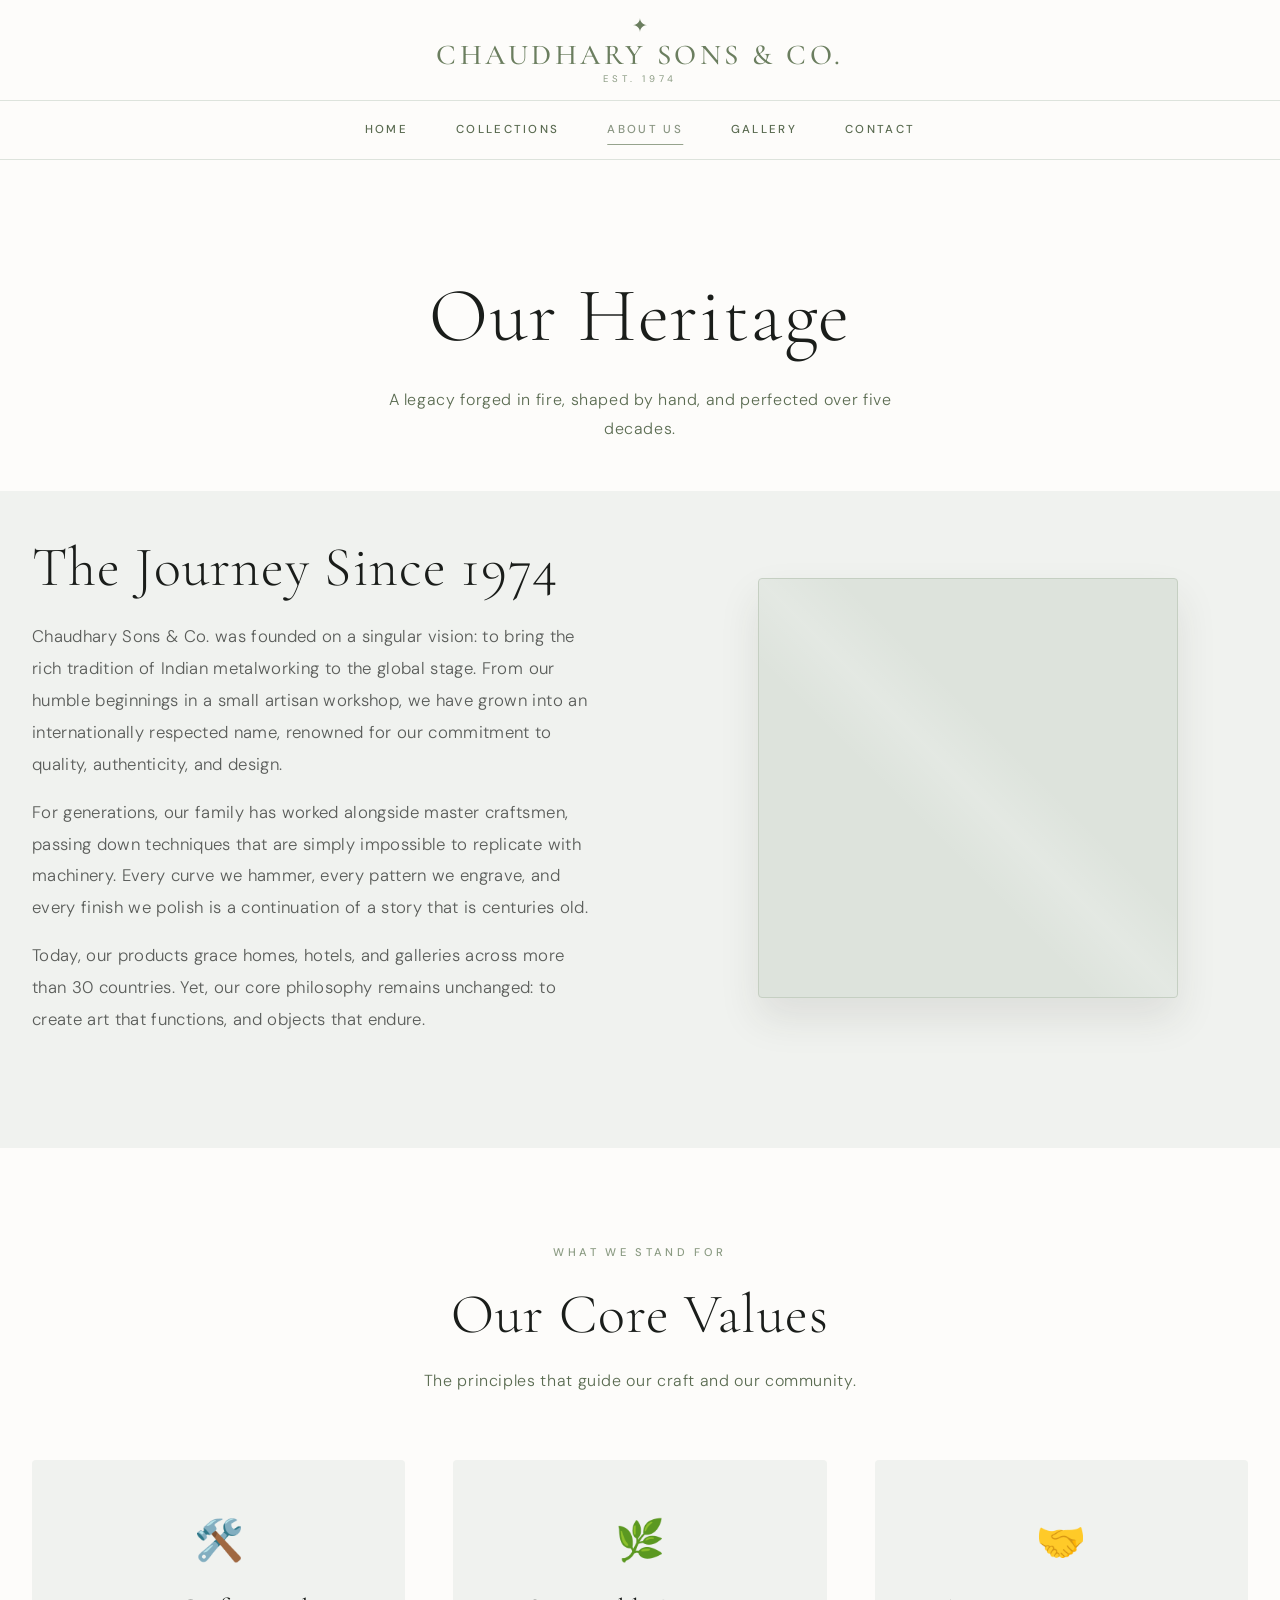
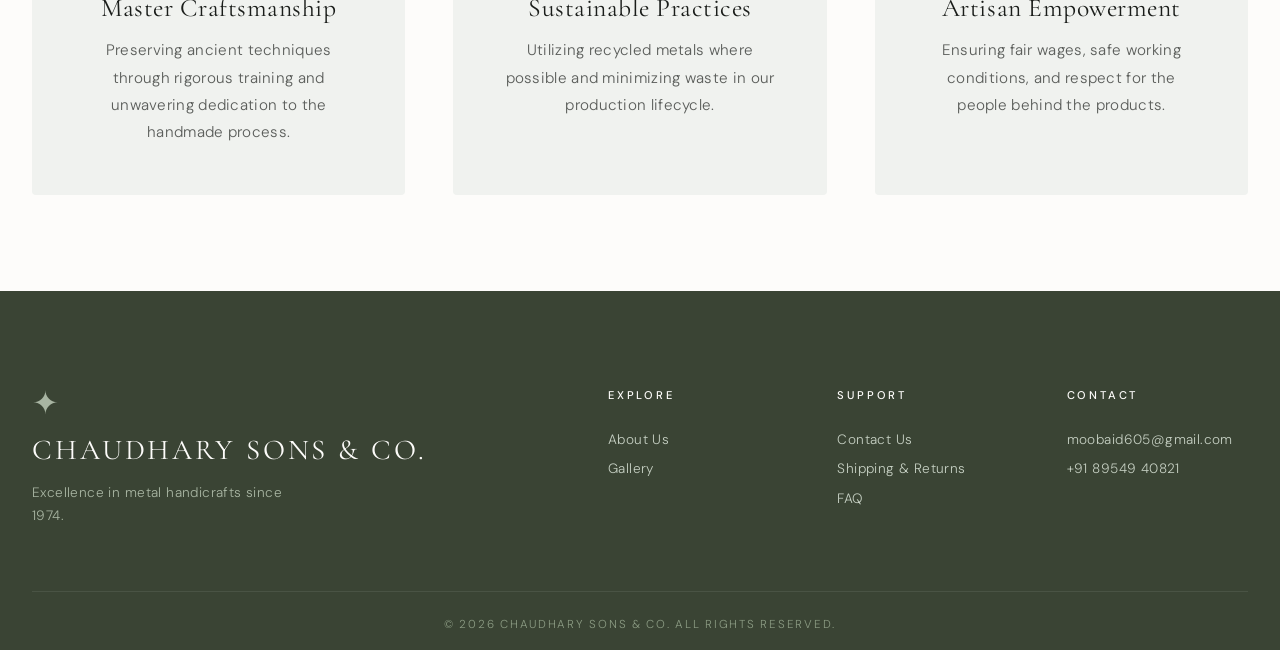
==== about.html @ 9529f806 "Initial" ====
<!DOCTYPE html>
<html lang="en">
<head>
  <meta charset="UTF-8" />
  <meta name="viewport" content="width=device-width, initial-scale=1.0" />
  <title>About Us — Chaudhary Sons & Co.</title>
  <link rel="stylesheet" href="style.css" />
  <link rel="preconnect" href="https://fonts.googleapis.com" />
  <link rel="preconnect" href="https://fonts.gstatic.com" crossorigin />
  <link href="https://fonts.googleapis.com/css2?family=Cormorant+Garamond:ital,wght@0,300;0,400;0,500;0,600;0,700;1,300;1,400;1,500;1,600&family=DM+Sans:ital,opsz,wght@0,9..40,300;0,9..40,400;0,9..40,500;0,9..40,600;1,9..40,300;1,9..40,400&display=swap" rel="stylesheet" />
</head>
<body>

  <!-- HEADER -->
  <header class="site-header" id="site-header">
    <div class="header-top">
      <a href="index.html" class="brand" id="brand-logo">
        <span class="brand-icon">✦</span>
        <span class="brand-name">Chaudhary Sons &amp; Co.</span>
        <span class="brand-sub">Est. 1974</span>
      </a>
      <button class="menu-toggle" id="menu-toggle" aria-label="Toggle navigation menu">
        <span></span><span></span><span></span>
      </button>
    </div>
    <div class="header-bottom">
      <nav class="main-nav" id="main-nav">
        <a href="index.html" class="nav-link">Home</a>
        <a href="index.html#collections-section" class="nav-link">Collections</a>
        <a href="about.html" class="nav-link active">About Us</a>
        <a href="gallery.html" class="nav-link">Gallery</a>
        <a href="contact.html" class="nav-link">Contact</a>
      </nav>
    </div>
  </header>

  <!-- PAGE HEADER -->
  <div class="page-header">
    <h1 class="page-title">Our Heritage</h1>
    <p class="page-subtitle">A legacy forged in fire, shaped by hand, and perfected over five decades.</p>
  </div>

  <main>
    <!-- ABOUT STORY -->
    <section class="about" style="padding-top: var(--space-xl);">
      <div class="about-inner">
        <div class="about-content">
          <h2 class="section-title">The Journey Since 1974</h2>
          <p class="about-text">
            Chaudhary Sons & Co. was founded on a singular vision: to bring the rich tradition of Indian metalworking to the global stage. From our humble beginnings in a small artisan workshop, we have grown into an internationally respected name, renowned for our commitment to quality, authenticity, and design.
          </p>
          <p class="about-text">
            For generations, our family has worked alongside master craftsmen, passing down techniques that are simply impossible to replicate with machinery. Every curve we hammer, every pattern we engrave, and every finish we polish is a continuation of a story that is centuries old.
          </p>
          <p class="about-text">
            Today, our products grace homes, hotels, and galleries across more than 30 countries. Yet, our core philosophy remains unchanged: to create art that functions, and objects that endure.
          </p>
        </div>
        <div class="about-image placeholder-img">
          <!-- Placeholder for workshop image -->
        </div>
      </div>
    </section>
    
    <!-- CORE VALUES -->
    <section class="values-section" id="values-section">
      <div class="section-header reveal">
        <span class="section-eyebrow">What We Stand For</span>
        <h2 class="section-title">Our Core Values</h2>
        <p class="section-subtitle">The principles that guide our craft and our community.</p>
      </div>
      <div class="values-grid">
        <div class="value-card reveal">
          <span class="value-icon">🛠️</span>
          <h3 class="value-title">Master Craftsmanship</h3>
          <p class="value-text">Preserving ancient techniques through rigorous training and unwavering dedication to the handmade process.</p>
        </div>
        <div class="value-card reveal">
          <span class="value-icon">🌿</span>
          <h3 class="value-title">Sustainable Practices</h3>
          <p class="value-text">Utilizing recycled metals where possible and minimizing waste in our production lifecycle.</p>
        </div>
        <div class="value-card reveal">
          <span class="value-icon">🤝</span>
          <h3 class="value-title">Artisan Empowerment</h3>
          <p class="value-text">Ensuring fair wages, safe working conditions, and respect for the people behind the products.</p>
        </div>
      </div>
    </section>
  </main>

  <!-- FOOTER -->
  <footer class="site-footer">
    <div class="footer-inner">
      <div class="footer-brand">
        <span class="brand-icon">✦</span>
        <h3 class="footer-brand-name">Chaudhary Sons &amp; Co.</h3>
        <p class="footer-brand-desc">Excellence in metal handicrafts since 1974.</p>
      </div>
      <div class="footer-links">
        <div class="link-group">
          <h4>Explore</h4>
          <a href="about.html">About Us</a>
          <a href="gallery.html">Gallery</a>
        </div>
        <div class="link-group">
          <h4>Support</h4>
          <a href="contact.html">Contact Us</a>
          <a href="#">Shipping & Returns</a>
          <a href="#">FAQ</a>
        </div>
        <div class="link-group">
          <h4>Contact</h4>
          <p>moobaid605@gmail.com</p>
          <p>+91 89549 40821</p>
        </div>
      </div>
    </div>
    <div class="footer-bottom">
      <p>&copy; 2026 Chaudhary Sons & Co. All rights reserved.</p>
    </div>
  </footer>

  <script src="app.js"></script>
</body>
</html>
---- style.css ----
/* ========================================================
   CHAUDHARY SONS & CO. — Design System
   Premium metal handicraft manufacturer website
   ======================================================== */

/* ---------- CSS Custom Properties ---------- */
:root {
  /* Brand palette — Ivory White and Sage Green */
  --ivory:      #FDFCFA;
  --sage-100:   #F0F2EF;
  --sage-200:   #DDE3DC;
  --sage-300:   #C5CFC2;
  --sage-400:   #A8B5A2;
  --sage-500:   #8C9C84;
  --sage-600:   #6B7E5F; /* Primary Sage */
  --sage-700:   #5A6B51;
  --sage-800:   #4A5742;
  --sage-900:   #3A4434;

  --ink:        #1A1D1A; /* Dark Olive/Charcoal for text */
  --ink-70:     rgba(26, 29, 26, 0.7);
  --ink-50:     rgba(26, 29, 26, 0.5);
  --ink-30:     rgba(26, 29, 26, 0.3);
  --ink-10:     rgba(26, 29, 26, 0.1);

  --white:      #ffffff;
  --white-90:   rgba(255, 255, 255, 0.9);
  
  /* Typography — Luxury pairing */
  --font-display: 'Cormorant Garamond', 'Cormorant', Georgia, serif;
  --font-body:    'DM Sans', 'Helvetica Neue', Arial, sans-serif;

  /* Spacing scale */
  --space-xs:  0.25rem;
  --space-sm:  0.5rem;
  --space-md:  1rem;
  --space-lg:  1.5rem;
  --space-xl:  2rem;
  --space-2xl: 3rem;
  --space-3xl: 4rem;
  --space-4xl: 6rem;

  /* Transitions */
  --ease-out-expo: cubic-bezier(0.16, 1, 0.3, 1);
  --transition-fast: 0.2s var(--ease-out-expo);
  --transition-med:  0.4s var(--ease-out-expo);
  --transition-slow: 0.7s var(--ease-out-expo);

  /* Layout */
  --header-height: 100px;
  --max-width: 1440px;
}


/* ---------- Reset & Base ---------- */
*,
*::before,
*::after {
  margin: 0;
  padding: 0;
  box-sizing: border-box;
}

html {
  scroll-behavior: smooth;
  -webkit-font-smoothing: antialiased;
  -moz-osx-font-smoothing: grayscale;
}

body {
  font-family: var(--font-body);
  background: var(--ivory);
  color: var(--ink);
  line-height: 1.6;
  overflow-x: hidden;
}

a {
  text-decoration: none;
  color: inherit;
}

img {
  display: block;
  max-width: 100%;
  height: auto;
}

button {
  border: none;
  background: none;
  cursor: pointer;
  font: inherit;
  color: inherit;
}


/* ========================================================
   HEADER
   ======================================================== */
.site-header {
  position: relative; /* Separate header, pushes hero down */
  width: 100%;
  z-index: 1000;
  background: var(--ivory);
  box-shadow: 0 1px 0 var(--sage-200);
}

.site-header.scrolled {
  position: fixed;
  top: 0;
  background: rgba(253, 252, 250, 0.92);
  backdrop-filter: blur(12px);
  -webkit-backdrop-filter: blur(12px);
  box-shadow: 0 1px 0 var(--sage-200), 0 8px 32px rgba(26, 29, 26, 0.06);
  transition: transform 0.4s var(--ease-out-expo), background 0.3s ease, box-shadow 0.3s ease;
}

.site-header.header-hidden {
  transform: translateY(-100%);
}

.header-top {
  max-width: var(--max-width);
  margin: 0 auto;
  padding: var(--space-md) var(--space-xl);
  display: flex;
  align-items: center;
  justify-content: center;
  position: relative; /* For mobile toggle positioning */
}

.header-bottom {
  border-top: 1px solid var(--sage-200);
  padding: 0 var(--space-xl);
}

.header-bottom .main-nav {
  max-width: var(--max-width);
  margin: 0 auto;
  display: flex;
  justify-content: center;
  align-items: center;
  gap: var(--space-2xl);
  padding: var(--space-md) 0;
}



/* --- Brand --- */
.brand {
  display: flex;
  flex-direction: column;
  align-items: center;
  text-align: center;
  gap: var(--space-xs);
  transition: transform var(--transition-med);
}

.brand:hover { transform: scale(1.02); }

.brand-icon {
  font-size: 1.2rem;
  color: var(--sage-600);
  line-height: 1;
  margin-bottom: 2px;
}

.brand-name {
  font-family: var(--font-display);
  font-size: 1.8rem;
  font-weight: 500;
  letter-spacing: 0.12em;
  text-transform: uppercase;
  color: var(--sage-600);
  line-height: 1;
}

.brand-sub {
  font-family: var(--font-body);
  font-size: 0.6rem;
  font-weight: 400;
  letter-spacing: 0.4em;
  text-transform: uppercase;
  color: var(--sage-500);
  line-height: 1;
}


/* --- Navigation --- */
.main-nav {
  display: flex;
  align-items: center;
  gap: var(--space-xl);
}

.nav-link {
  position: relative;
  font-family: var(--font-body);
  font-size: 0.72rem;
  font-weight: 500;
  letter-spacing: 0.2em;
  text-transform: uppercase;
  color: var(--sage-700);
  padding: var(--space-xs) 0;
  transition: opacity var(--transition-fast);
}

.nav-link.cta-link {
  font-weight: 700;
  color: var(--sage-700);
}

.nav-link::after {
  content: '';
  position: absolute;
  bottom: -2px;
  left: 50%;
  width: 0;
  height: 1px;
  background: var(--sage-600);
  transition: all var(--transition-med);
  transform: translateX(-50%);
}

.nav-link:hover,
.nav-link.active {
  opacity: 0.7;
}

.nav-link:hover::after,
.nav-link.active::after {
  width: 100%;
}


/* --- Header CTA --- */
.header-cta {
  font-size: 0.7rem;
  font-weight: 600;
  letter-spacing: 0.1em;
  text-transform: uppercase;
  padding: 0.8rem 1.8rem;
  background: var(--sage-600);
  color: var(--white);
  border-radius: 0;
  transition: all var(--transition-fast);
}

.header-cta:hover {
  background: var(--sage-700);
  transform: translateY(-2px);
}


.menu-toggle {
  display: none;
  flex-direction: column;
  gap: 5px;
  width: 28px;
  padding: 4px 0;
  position: absolute;
  right: var(--space-xl);
  top: 50%;
  transform: translateY(-50%);
}

.menu-toggle span {
  display: block;
  width: 100%;
  height: 2px;
  background: var(--sage-600); /* Sage green */
  border-radius: 2px;
  transition: all var(--transition-fast);
  transform-origin: center;
}

.menu-toggle.open span:nth-child(1) {
  transform: translateY(7px) rotate(45deg);
}
.menu-toggle.open span:nth-child(2) {
  opacity: 0;
}
.menu-toggle.open span:nth-child(3) {
  transform: translateY(-7px) rotate(-45deg);
}


/* ========================================================
   HERO SECTION
   ======================================================== */
.hero {
  position: relative;
  width: 100%;
  min-height: 100vh;
  display: flex;
  align-items: center;
  justify-content: center;
  overflow: hidden;
}


/* --- Background Image --- */
.hero-bg {
  position: absolute;
  inset: 0;
  z-index: 0;
}

.hero-bg img {
  width: 100%;
  height: 100%;
  object-fit: cover;
  object-position: center;
}

.hero-overlay {
  position: absolute;
  inset: 0;
  background: rgba(253, 252, 250, 0.15); /* Very subtle overlay for text readability */
  z-index: 1;
}


/* --- Hero Content --- */
.hero-content {
  position: relative;
  z-index: 2;
  text-align: center;
  max-width: 860px;
  padding: var(--space-xl);
  animation: fadeUp 1.2s var(--ease-out-expo) 0.3s both;
}

@keyframes fadeUp {
  from {
    opacity: 0;
    transform: translateY(40px);
  }
  to {
    opacity: 1;
    transform: translateY(0);
  }
}


/* Badge */
.hero-badge {
  display: flex;
  align-items: center;
  justify-content: center;
  gap: var(--space-md);
  margin-bottom: var(--space-xl);
  animation: fadeUp 1.2s var(--ease-out-expo) 0.5s both;
}

.badge-line {
  width: 40px;
  height: 1px;
  background: var(--sage-600);
  opacity: 0.6;
}

.badge-text {
  font-family: var(--font-body);
  font-size: 0.65rem;
  font-weight: 400;
  letter-spacing: 0.4em;
  text-transform: uppercase;
  color: var(--sage-600);
}


/* Title */
.hero-title {
  font-family: var(--font-display);
  font-weight: 300;
  line-height: 1.1;
  margin-bottom: var(--space-lg);
}

.title-line {
  display: block;
  font-size: clamp(3.2rem, 7vw, 6rem);
  color: var(--ink);
  letter-spacing: 0.01em;
  animation: fadeUp 1.2s var(--ease-out-expo) 0.7s both;
}

.title-line.accent {
  color: var(--sage-600);
  font-style: italic;
  font-weight: 300;
  animation-delay: 0.9s;
}


/* Description */
.hero-description {
  font-family: var(--font-body);
  font-size: clamp(0.95rem, 1.4vw, 1.1rem);
  font-weight: 300;
  line-height: 1.9;
  letter-spacing: 0.02em;
  color: var(--ink-70);
  max-width: 620px;
  margin: 0 auto var(--space-2xl);
  animation: fadeUp 1.2s var(--ease-out-expo) 1.1s both;
}


/* Buttons */
.hero-actions {
  display: flex;
  align-items: center;
  justify-content: center;
  gap: var(--space-lg);
  margin-bottom: var(--space-3xl);
  animation: fadeUp 1.2s var(--ease-out-expo) 1.3s both;
}

.btn {
  display: inline-flex;
  align-items: center;
  justify-content: center;
  font-family: var(--font-body);
  font-size: 0.72rem;
  font-weight: 500;
  letter-spacing: 0.2em;
  text-transform: uppercase;
  padding: 1rem 2.6rem;
  border-radius: 0;
  transition: all var(--transition-fast);
  cursor: pointer;
}

.btn-primary {
  background: var(--sage-600);
  color: var(--white);
  border: 1.5px solid var(--sage-600);
}

.btn-primary:hover {
  background: var(--sage-700);
  border-color: var(--sage-700);
  box-shadow: 0 10px 30px rgba(107, 126, 95, 0.2);
  transform: translateY(-4px);
}

.btn-outline {
  background: transparent;
  color: var(--ink);
  border: 1.5px solid var(--ink-30);
}

.btn-outline:hover {
  border-color: var(--ink);
  background: var(--ink-10);
  transform: translateY(-4px);
}


/* Stats */
.hero-stats {
  display: flex;
  align-items: center;
  justify-content: center;
  gap: var(--space-2xl);
  animation: fadeUp 1.2s var(--ease-out-expo) 1.5s both;
}

.stat {
  display: flex;
  flex-direction: column;
  align-items: center;
  gap: var(--space-xs);
}

.stat-number {
  font-family: var(--font-display);
  font-size: 3rem;
  font-weight: 300;
  color: var(--sage-600);
  letter-spacing: 0.02em;
}

.stat-label {
  font-family: var(--font-body);
  font-size: 0.65rem;
  font-weight: 400;
  letter-spacing: 0.25em;
  text-transform: uppercase;
  color: var(--ink-50);
}

.stat-divider {
  width: 1px;
  height: 40px;
  background: var(--ink-10);
}





/* ========================================================
   RESPONSIVE
   ======================================================== */
@media (max-width: 991px) {
  .header-bottom {
    display: none; /* Hide the bottom nav row on mobile */
  }

  .header-top {
    justify-content: space-between;
    padding: var(--space-md) var(--space-xl);
  }

  .brand {
    align-items: flex-start;
    text-align: left;
  }

  .brand-name {
    font-size: 1.2rem;
  }

  .menu-toggle {
    display: flex;
  }

  /* Mobile nav overlay */
  .main-nav.open {
    display: flex;
    flex-direction: column;
    position: fixed;
    inset: 0;
    top: 0; /* Full screen overlay */
    background: var(--ivory);
    align-items: center;
    justify-content: center;
    gap: var(--space-2xl);
    z-index: 2000;
    animation: fadeIn 0.4s var(--ease-out-expo);
  }

  @keyframes fadeIn {
    from { opacity: 0; transform: translateY(-20px); }
    to   { opacity: 1; transform: translateY(0); }
  }

  .main-nav.open .nav-link {
    font-family: var(--font-display);
    font-size: 2.2rem;
    font-weight: 300;
    letter-spacing: 0.05em;
    color: var(--sage-700);
  }
}

@media (max-width: 768px) {
  .hero-stats {
    flex-direction: column;
    gap: var(--space-lg);
  }

  .stat-divider {
    width: 40px;
    height: 1px;
  }

  .hero-actions {
    flex-direction: column;
    gap: var(--space-md);
  }

  .btn {
    width: 100%;
    max-width: 280px;
  }

  .hero-description br {
    display: none;
  }
}

@media (max-width: 480px) {
  .brand-name {
    font-size: 1.1rem;
  }
  
  .header-top {
    padding: var(--space-md);
  }
}

/* ========================================================
   COMMON SECTION STYLES
   ======================================================== */
.section-header {
  text-align: center;
  margin-bottom: var(--space-3xl);
  padding: 0 var(--space-xl);
}

.section-title {
  font-family: var(--font-display);
  font-size: clamp(2.2rem, 4.5vw, 3.5rem);
  color: var(--ink);
  margin-bottom: var(--space-sm);
  font-weight: 300;
  letter-spacing: 0.02em;
}

.section-subtitle {
  font-family: var(--font-body);
  font-size: 1rem;
  font-weight: 300;
  letter-spacing: 0.04em;
  color: var(--sage-700);
  max-width: 560px;
  margin: 0 auto;
  line-height: 1.8;
}

.placeholder-img {
  background-color: var(--sage-200);
  border: 1px solid var(--sage-300);
  display: flex;
  align-items: center;
  justify-content: center;
  position: relative;
  overflow: hidden;
}

.placeholder-img::after {
  content: '';
  position: absolute;
  top: 0;
  left: 0;
  right: 0;
  bottom: 0;
  background: linear-gradient(45deg, transparent 45%, rgba(255,255,255,0.2) 50%, transparent 55%);
  background-size: 200% 200%;
  animation: shimmer 3s infinite linear;
}

@keyframes shimmer {
  0% { background-position: 200% 0; }
  100% { background-position: -200% 0; }
}

/* ========================================================
   COLLECTIONS SECTION
   ======================================================== */
.collections {
  padding: var(--space-4xl) 0;
  background: var(--ivory);
}

.collections-carousel-wrapper {
  padding: 0 var(--space-xl);
  max-width: var(--max-width);
  margin: 0 auto;
}

.collections-carousel {
  display: flex;
  gap: var(--space-xl);
  overflow-x: auto;
  padding-bottom: var(--space-lg);
  scroll-snap-type: x mandatory;
  -webkit-overflow-scrolling: touch;
  scrollbar-width: none; /* Firefox */
}

.collections-carousel::-webkit-scrollbar {
  display: none; /* Chrome, Safari */
}

.collection-tile {
  flex: 0 0 calc(25% - (var(--space-xl) * 3 / 4));
  min-width: 240px;
  scroll-snap-align: start;
  cursor: pointer;
}

.tile-image {
  aspect-ratio: 1/1;
  width: 100%;
  border-radius: 4px;
  margin-bottom: var(--space-md);
  transition: transform var(--transition-med), box-shadow var(--transition-med);
}

.collection-tile:hover .tile-image {
  transform: translateY(-8px);
  box-shadow: 0 15px 30px rgba(107, 126, 95, 0.15);
}

.tile-title {
  font-family: var(--font-display);
  font-size: 1.4rem;
  font-weight: 400;
  color: var(--ink);
  margin-bottom: var(--space-xs);
  letter-spacing: 0.02em;
  transition: color var(--transition-fast);
}

.collection-tile:hover .tile-title {
  color: var(--sage-600);
}

.tile-desc {
  font-family: var(--font-body);
  font-size: 0.85rem;
  font-weight: 300;
  letter-spacing: 0.03em;
  color: var(--sage-700);
}

/* ========================================================
   ABOUT SECTION
   ======================================================== */
.about {
  padding: var(--space-4xl) var(--space-xl);
  background: var(--sage-100);
}

.about-inner {
  max-width: var(--max-width);
  margin: 0 auto;
  display: grid;
  grid-template-columns: 1fr 1fr;
  gap: var(--space-4xl);
  align-items: center;
}

.about-text {
  font-family: var(--font-body);
  font-size: 1.05rem;
  font-weight: 300;
  color: var(--ink-70);
  margin-bottom: var(--space-md);
  line-height: 1.9;
  letter-spacing: 0.02em;
}

.about-image {
  aspect-ratio: 1/1;
  width: 75%;
  justify-self: center;
  border-radius: 4px;
  box-shadow: 0 20px 40px rgba(45, 51, 42, 0.1);
}

/* ========================================================
   CORE VALUES SECTION
   ======================================================== */
.values-section {
  padding: var(--space-4xl) var(--space-xl);
  background: var(--ivory);
}

.values-grid {
  display: grid;
  grid-template-columns: repeat(auto-fit, minmax(300px, 1fr));
  gap: var(--space-2xl);
  max-width: var(--max-width);
  margin: 0 auto;
}

.value-card {
  text-align: center;
  padding: var(--space-2xl);
  background: var(--sage-100);
  border-radius: 4px;
  transition: transform var(--transition-med);
}

.value-card:hover {
  transform: translateY(-5px);
}

.value-icon {
  font-size: 2.5rem;
  display: block;
  margin-bottom: var(--space-md);
}

.value-title {
  font-family: var(--font-display);
  font-size: 1.6rem;
  font-weight: 400;
  color: var(--ink);
  margin-bottom: var(--space-sm);
  letter-spacing: 0.02em;
}

.value-text {
  font-family: var(--font-body);
  font-size: 0.95rem;
  font-weight: 300;
  letter-spacing: 0.02em;
  color: var(--ink-70);
  line-height: 1.8;
}

/* ========================================================
   FOOTER
   ======================================================== */
.site-footer {
  background: var(--sage-900);
  color: var(--sage-200);
  padding: var(--space-4xl) var(--space-xl) var(--space-md);
}

.footer-inner {
  max-width: var(--max-width);
  margin: 0 auto;
  display: grid;
  grid-template-columns: 1.5fr 2fr;
  gap: var(--space-4xl);
  margin-bottom: var(--space-3xl);
}

.footer-brand .brand-icon {
  font-size: 2rem;
  color: var(--sage-400);
  margin-bottom: var(--space-sm);
  display: block;
}

.footer-brand-name {
  font-family: var(--font-display);
  font-size: 1.8rem;
  font-weight: 400;
  color: var(--ivory);
  margin-bottom: var(--space-sm);
  letter-spacing: 0.1em;
  text-transform: uppercase;
}

.footer-brand-desc {
  font-family: var(--font-body);
  font-size: 0.85rem;
  font-weight: 300;
  letter-spacing: 0.03em;
  color: var(--sage-400);
  max-width: 280px;
  line-height: 1.7;
}

.footer-links {
  display: grid;
  grid-template-columns: repeat(3, 1fr);
  gap: var(--space-2xl);
}

.link-group h4 {
  font-family: var(--font-body);
  font-size: 0.7rem;
  font-weight: 500;
  letter-spacing: 0.25em;
  text-transform: uppercase;
  color: var(--ivory);
  margin-bottom: var(--space-lg);
}

.link-group a,
.link-group p {
  display: block;
  font-family: var(--font-body);
  font-size: 0.85rem;
  font-weight: 300;
  letter-spacing: 0.03em;
  color: var(--sage-300);
  margin-bottom: var(--space-sm);
  transition: color var(--transition-fast);
}

.link-group a:hover {
  color: var(--ivory);
}

.footer-bottom {
  max-width: var(--max-width);
  margin: 0 auto;
  border-top: 1px solid rgba(255,255,255,0.08);
  padding-top: var(--space-lg);
  text-align: center;
  font-family: var(--font-body);
  font-size: 0.72rem;
  font-weight: 300;
  letter-spacing: 0.15em;
  text-transform: uppercase;
  color: var(--sage-500);
}

/* Responsive Updates for New Sections */
@media (max-width: 991px) {
  .about-inner {
    grid-template-columns: 1fr;
    gap: var(--space-2xl);
  }
  
  .about-content {
    order: 2;
  }
  
  .about-image {
    order: 1;
    max-height: 400px;
  }

  .footer-inner {
    grid-template-columns: 1fr;
    gap: var(--space-2xl);
  }
}

@media (max-width: 768px) {
  .footer-links {
    grid-template-columns: 1fr;
    gap: var(--space-xl);
  }
}

@media (max-width: 480px) {
  .footer-links {
    grid-template-columns: 1fr;
  }
}


/* ========================================================
   INTERNAL PAGE STYLES
   ======================================================== */
.page-header {
  padding: var(--space-4xl) var(--space-xl) var(--space-2xl);
  text-align: center;
  background: var(--ivory);
}

.page-title {
  font-family: var(--font-display);
  font-size: clamp(3rem, 6vw, 5rem);
  color: var(--ink);
  margin-bottom: var(--space-sm);
  font-weight: 300;
  letter-spacing: 0.02em;
}

.page-subtitle {
  font-family: var(--font-body);
  font-size: 1rem;
  font-weight: 300;
  letter-spacing: 0.04em;
  color: var(--sage-700);
  max-width: 560px;
  margin: 0 auto;
  line-height: 1.8;
}

/* Forms */
.form-container {
  max-width: 800px;
  margin: 0 auto;
  padding: var(--space-2xl) var(--space-xl) var(--space-4xl);
}

.form-group {
  margin-bottom: var(--space-xl);
}

.form-label {
  display: block;
  font-family: var(--font-body);
  font-size: 0.7rem;
  font-weight: 500;
  letter-spacing: 0.2em;
  text-transform: uppercase;
  color: var(--sage-700);
  margin-bottom: var(--space-xs);
}

.form-control {
  width: 100%;
  padding: var(--space-md);
  border: 1px solid var(--sage-300);
  background: transparent;
  font-family: var(--font-body);
  font-size: 1rem;
  color: var(--ink);
  transition: border-color var(--transition-fast), box-shadow var(--transition-fast);
}

.form-control:focus {
  outline: none;
  border-color: var(--sage-600);
  box-shadow: 0 0 0 3px rgba(107, 126, 95, 0.1);
}

textarea.form-control {
  resize: vertical;
  min-height: 150px;
}

/* Products Grid */
.products-grid {
  display: grid;
  grid-template-columns: repeat(auto-fill, minmax(300px, 1fr));
  gap: var(--space-2xl);
  padding: 0 var(--space-xl) var(--space-4xl);
  max-width: var(--max-width);
  margin: 0 auto;
}

/* Contact Layout */
.contact-layout {
  display: grid;
  grid-template-columns: 1fr 1.5fr;
  gap: var(--space-4xl);
  max-width: var(--max-width);
  margin: 0 auto;
  padding: 0 var(--space-xl) var(--space-4xl);
}

.contact-info h3 {
  font-family: var(--font-display);
  font-size: 1.8rem;
  color: var(--ink);
  margin-bottom: var(--space-md);
}

.contact-detail {
  margin-bottom: var(--space-lg);
}

.contact-detail h4 {
  font-size: 0.8rem;
  text-transform: uppercase;
  letter-spacing: 0.1em;
  color: var(--sage-600);
  margin-bottom: var(--space-xs);
}

.contact-detail p {
  color: var(--ink-70);
  line-height: 1.6;
}

/* Gallery Masonry/Grid */
.gallery-grid {
  display: grid;
  grid-template-columns: repeat(auto-fill, minmax(350px, 1fr));
  gap: var(--space-md);
  padding: 0 var(--space-xl) var(--space-4xl);
  max-width: var(--max-width);
  margin: 0 auto;
}

.gallery-item {
  aspect-ratio: 1/1;
  width: 100%;
  overflow: hidden;
  border-radius: 2px;
}

.gallery-img {
  width: 100%;
  height: 100%;
  object-fit: cover;
  transition: transform var(--transition-slow);
}

.gallery-item:hover .gallery-img {
  transform: scale(1.05);
}

@media (max-width: 991px) {
  .contact-layout {
    grid-template-columns: 1fr;
    gap: var(--space-2xl);
  }
}

/* --- Contact Page Enhancements --- */
.contact-layout {
  max-width: var(--max-width);
  margin: 0 auto;
  display: grid;
  grid-template-columns: 1fr 1.5fr;
  gap: var(--space-4xl);
  padding: var(--space-2xl) var(--space-xl) var(--space-4xl);
}

.contact-info {
  background: var(--sage-100);
  padding: var(--space-3xl);
  border-radius: 4px;
}

.contact-info h3 {
  font-family: var(--font-display);
  font-size: 1.8rem;
  font-weight: 400;
  color: var(--ink);
  margin-bottom: var(--space-2xl);
}

.contact-detail {
  margin-bottom: var(--space-2xl);
}

.contact-detail h4 {
  font-family: var(--font-body);
  font-size: 0.75rem;
  font-weight: 600;
  letter-spacing: 0.1em;
  text-transform: uppercase;
  color: var(--sage-600);
  margin-bottom: var(--space-xs);
}

.contact-detail p {
  font-family: var(--font-body);
  font-size: 1rem;
  font-weight: 300;
  line-height: 1.6;
  color: var(--ink-70);
}

.form-container {
  padding: 0;
}

.form-header {
  margin-bottom: var(--space-2xl);
}

.form-header h2 {
  font-family: var(--font-display);
  font-size: 2rem;
  font-weight: 300;
  color: var(--ink);
  margin-bottom: var(--space-xs);
}

.form-header p {
  font-family: var(--font-body);
  font-size: 0.95rem;
  font-weight: 300;
  color: var(--sage-700);
}


/* ========================================================
   V2.0 ENHANCEMENTS
   ======================================================== */

/* --- Announcement Bar --- */
.announcement-bar {
  background: var(--sage-900);
  color: var(--sage-200);
  padding: 10px 40px;
  text-align: center;
  font-family: var(--font-body);
  font-size: 0.7rem;
  font-weight: 500;
  letter-spacing: 0.15em;
  text-transform: uppercase;
  position: relative;
  z-index: 1001;
}

.announcement-close {
  position: absolute;
  right: 20px;
  top: 50%;
  transform: translateY(-50%);
  font-size: 1.2rem;
  line-height: 1;
  color: var(--sage-400);
  opacity: 0.7;
  transition: opacity 0.2s ease;
}

.announcement-close:hover {
  opacity: 1;
}

/* --- Animations --- */
.reveal {
  opacity: 0;
  transform: translateY(30px);
  transition: opacity 0.8s var(--ease-out-expo), transform 0.8s var(--ease-out-expo);
}

.reveal.visible {
  opacity: 1;
  transform: translateY(0);
}

/* --- Hero Stats v2 --- */
.stat-num-row {
  display: flex;
  align-items: baseline;
  justify-content: center;
}

.stat-suffix {
  font-family: var(--font-display);
  font-size: 1.5rem;
  color: var(--sage-600);
  margin-left: 2px;
}

/* --- Section Eyebrow --- */
.section-eyebrow {
  display: block;
  font-family: var(--font-body);
  font-size: 0.7rem;
  font-weight: 500;
  letter-spacing: 0.3em;
  text-transform: uppercase;
  color: var(--sage-500);
  margin-bottom: var(--space-sm);
}

/* --- Carousel v2 --- */
.collections-carousel-wrapper {
  position: relative;
}

.carousel-btn {
  position: absolute;
  top: 50%;
  transform: translateY(-50%);
  width: 48px;
  height: 48px;
  border-radius: 50%;
  background: var(--white);
  border: 1px solid var(--sage-200);
  color: var(--sage-600);
  display: flex;
  align-items: center;
  justify-content: center;
  z-index: 10;
  transition: all 0.3s ease;
  box-shadow: 0 4px 12px rgba(0,0,0,0.05);
}

.carousel-btn:hover {
  background: var(--sage-600);
  color: var(--white);
  border-color: var(--sage-600);
}

.carousel-btn--prev { left: -24px; }
.carousel-btn--next { right: -24px; }

@media (max-width: 1100px) {
  .carousel-btn--prev { left: 10px; }
  .carousel-btn--next { right: 10px; }
}

.tile-body {
  padding-top: var(--space-sm);
}

.tile-cta {
  display: inline-block;
  margin-top: var(--space-md);
  font-family: var(--font-body);
  font-size: 0.7rem;
  font-weight: 500;
  letter-spacing: 0.1em;
  text-transform: uppercase;
  color: var(--sage-600);
  transition: transform 0.3s ease;
}

.collection-tile:hover .tile-cta {
  transform: translateX(5px);
}

/* --- Process Section --- */
.process-section {
  padding: var(--space-4xl) var(--space-xl);
  background: var(--sage-100);
}

.process-steps {
  max-width: var(--max-width);
  margin: 0 auto;
  display: flex;
  align-items: flex-start;
  justify-content: space-between;
  gap: var(--space-xl);
}

.process-step {
  flex: 1;
  text-align: center;
  position: relative;
}

.step-number {
  position: absolute;
  top: -20px;
  left: 50%;
  transform: translateX(-50%);
  font-family: var(--font-display);
  font-size: 4rem;
  color: var(--sage-200);
  z-index: 0;
  opacity: 0.5;
}

.step-icon {
  width: 64px;
  height: 64px;
  background: var(--white);
  border: 1px solid var(--sage-200);
  color: var(--sage-600);
  display: flex;
  align-items: center;
  justify-content: center;
  margin: 0 auto var(--space-lg);
  font-size: 1.5rem;
  position: relative;
  z-index: 1;
}

.step-title {
  font-family: var(--font-display);
  font-size: 1.4rem;
  margin-bottom: var(--space-sm);
  color: var(--ink);
  position: relative;
  z-index: 1;
}

.step-desc {
  font-family: var(--font-body);
  font-size: 0.9rem;
  line-height: 1.6;
  color: var(--ink-70);
  position: relative;
  z-index: 1;
}

.process-connector {
  flex: 0 0 60px;
  height: 1px;
  background: var(--sage-300);
  margin-top: 32px;
}

@media (max-width: 768px) {
  .process-steps {
    flex-direction: column;
    align-items: center;
  }
  .process-connector {
    display: none;
  }
}

/* --- Testimonials --- */
.testimonials-section {
  padding: var(--space-4xl) var(--space-xl);
  background: var(--white);
}

.testimonials-grid {
  max-width: var(--max-width);
  margin: 0 auto;
  display: grid;
  grid-template-columns: repeat(auto-fit, minmax(300px, 1fr));
  gap: var(--space-2xl);
}

.testimonial-card {
  padding: var(--space-2xl);
  background: var(--ivory);
  border: 1px solid var(--sage-100);
  position: relative;
}

.quote-mark {
  font-family: var(--font-display);
  font-size: 4rem;
  color: var(--sage-200);
  position: absolute;
  top: 10px;
  left: 20px;
  line-height: 1;
}

.testimonial-text {
  font-family: var(--font-display);
  font-size: 1.1rem;
  font-style: italic;
  line-height: 1.7;
  color: var(--ink);
  margin-bottom: var(--space-xl);
  position: relative;
  z-index: 1;
}

.testimonial-author {
  display: flex;
  flex-direction: column;
}

.author-name {
  font-family: var(--font-body);
  font-size: 0.85rem;
  font-weight: 600;
  color: var(--ink);
}

.author-role {
  font-family: var(--font-body);
  font-size: 0.75rem;
  color: var(--sage-600);
}

/* --- Footer v2 --- */
.footer-newsletter {
  border-bottom: 1px solid rgba(255,255,255,0.08);
  padding-bottom: var(--space-3xl);
  margin-bottom: var(--space-3xl);
}

.footer-newsletter-inner {
  max-width: 600px;
  margin: 0 auto;
  text-align: center;
}

.newsletter-title {
  font-family: var(--font-display);
  font-size: 2rem;
  color: var(--ivory);
  margin-bottom: var(--space-xs);
}

.newsletter-subtitle {
  font-family: var(--font-body);
  font-size: 0.9rem;
  color: var(--sage-400);
  margin-bottom: var(--space-xl);
}

.newsletter-form {
  display: flex;
  gap: 10px;
}

.newsletter-input {
  flex: 1;
  background: rgba(255,255,255,0.05);
  border: 1px solid rgba(255,255,255,0.1);
  padding: 14px 20px;
  color: var(--ivory);
  font-family: var(--font-body);
  font-size: 0.9rem;
}

.newsletter-input:focus {
  outline: none;
  border-color: var(--sage-400);
}

.newsletter-btn {
  background: var(--sage-600);
  color: var(--white);
  padding: 0 30px;
  font-family: var(--font-body);
  font-size: 0.75rem;
  font-weight: 500;
  letter-spacing: 0.1em;
  text-transform: uppercase;
  transition: background 0.3s ease;
}

.newsletter-btn:hover {
  background: var(--sage-700);
}

@media (max-width: 480px) {
  .newsletter-form {
    flex-direction: column;
  }
  .newsletter-btn {
    padding: 14px;
  }
}

.footer-social {
  display: flex;
  gap: 20px;
  margin-top: var(--space-xl);
}

.social-link {
  font-family: var(--font-body);
  font-size: 0.7rem;
  font-weight: 500;
  letter-spacing: 0.1em;
  color: var(--sage-400);
  transition: color 0.3s ease;
}

.social-link:hover {
  color: var(--ivory);
}
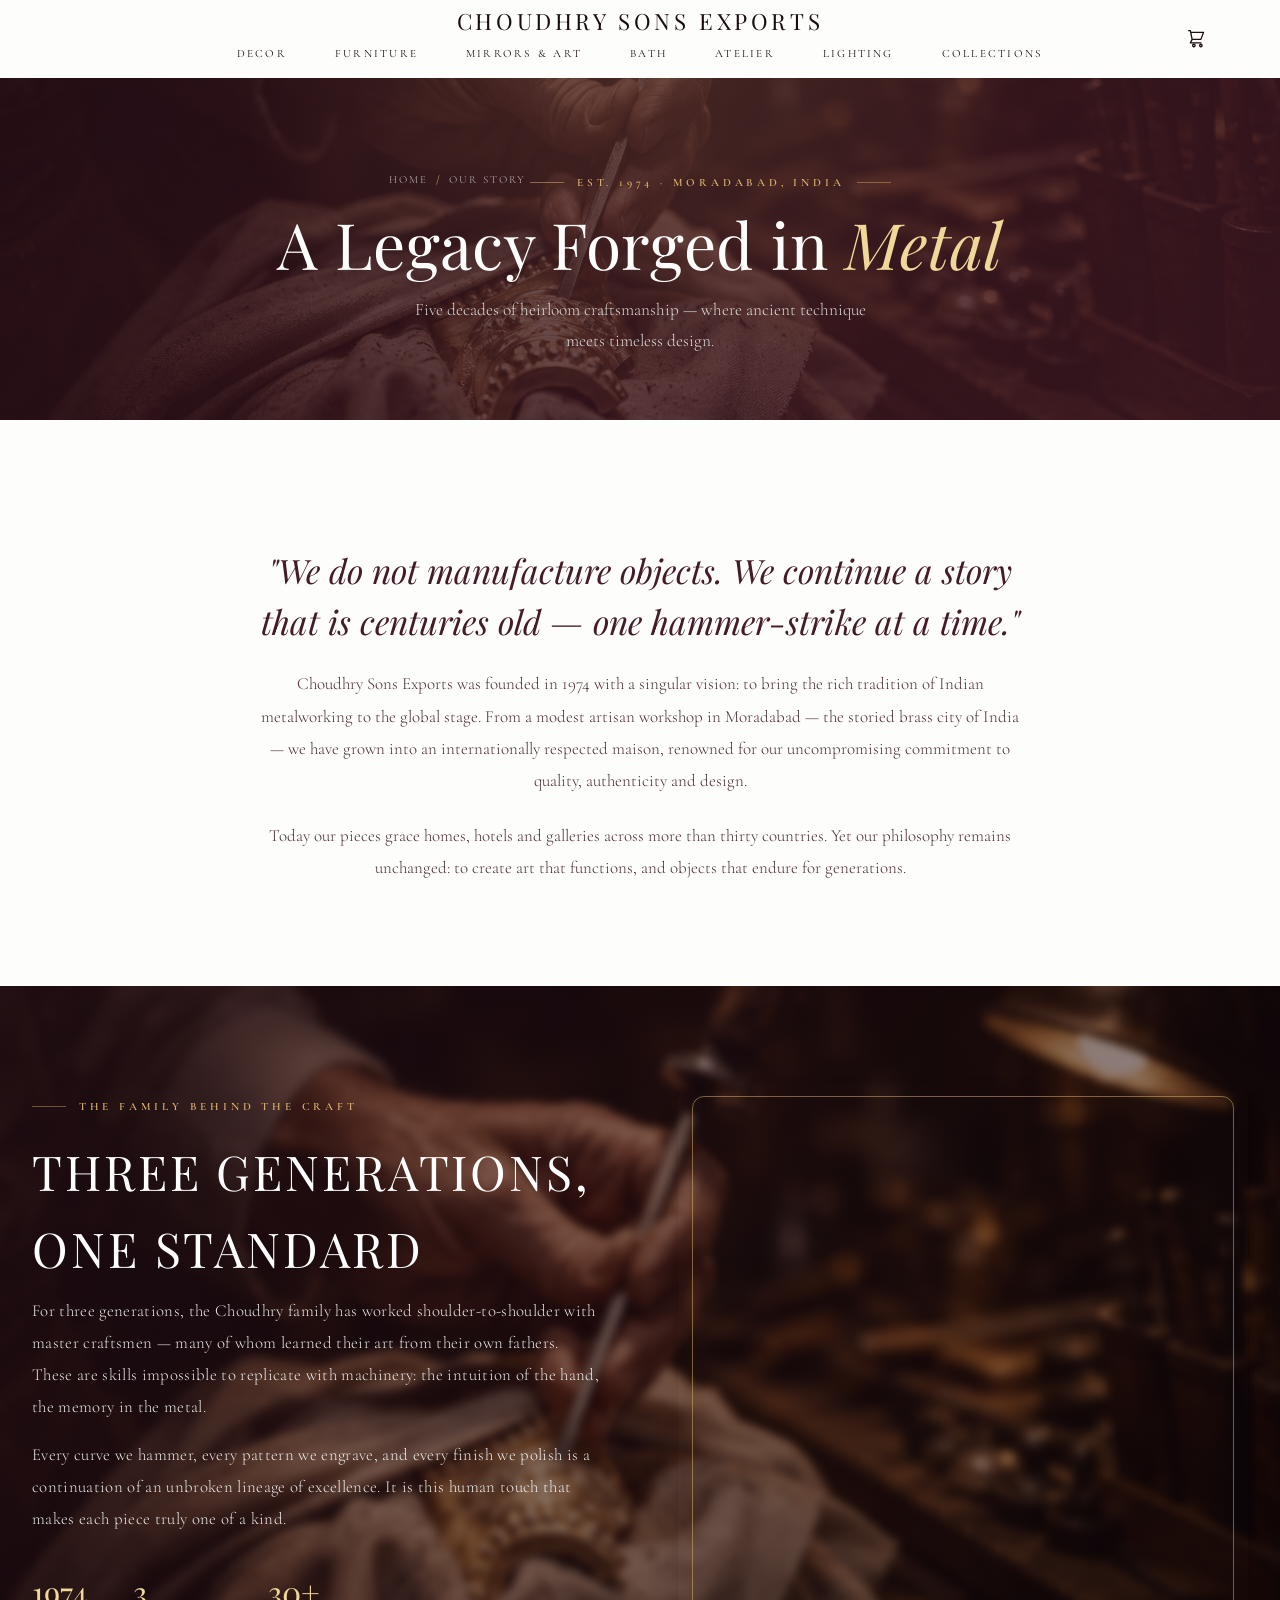
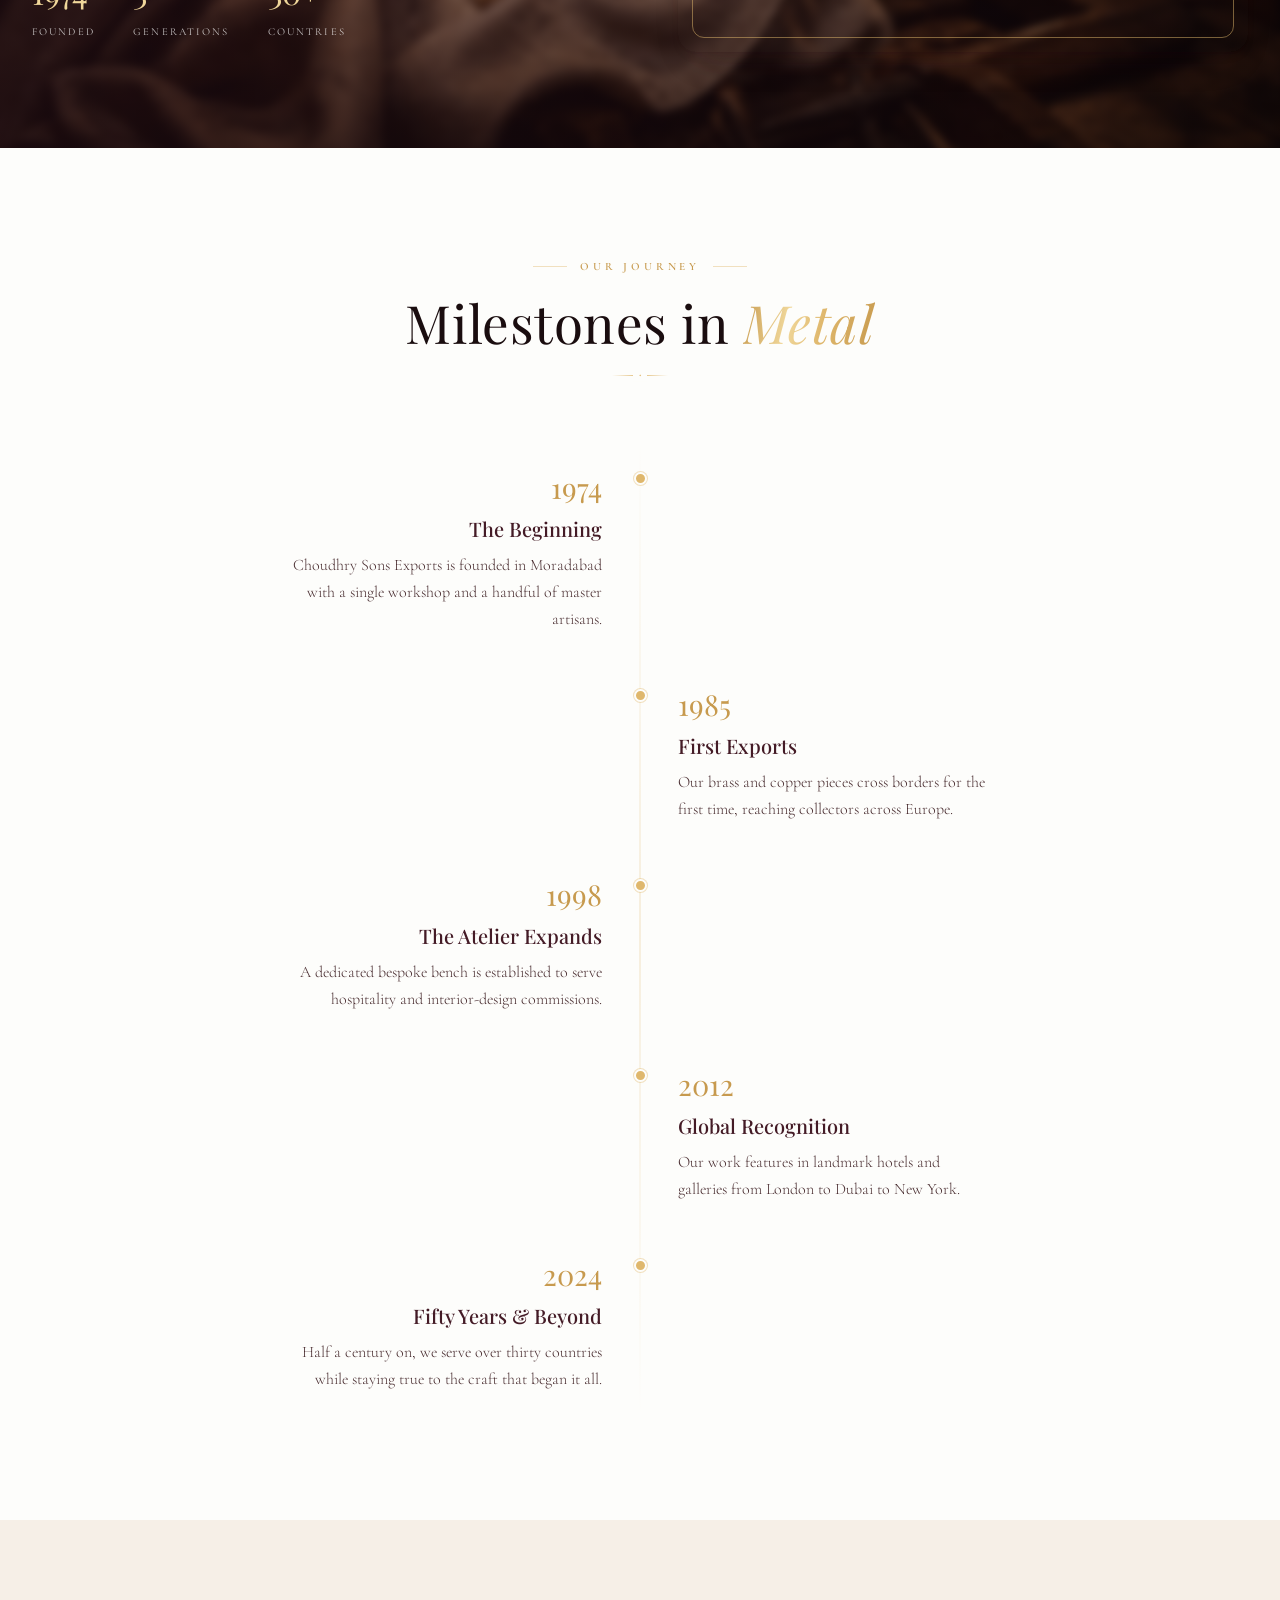
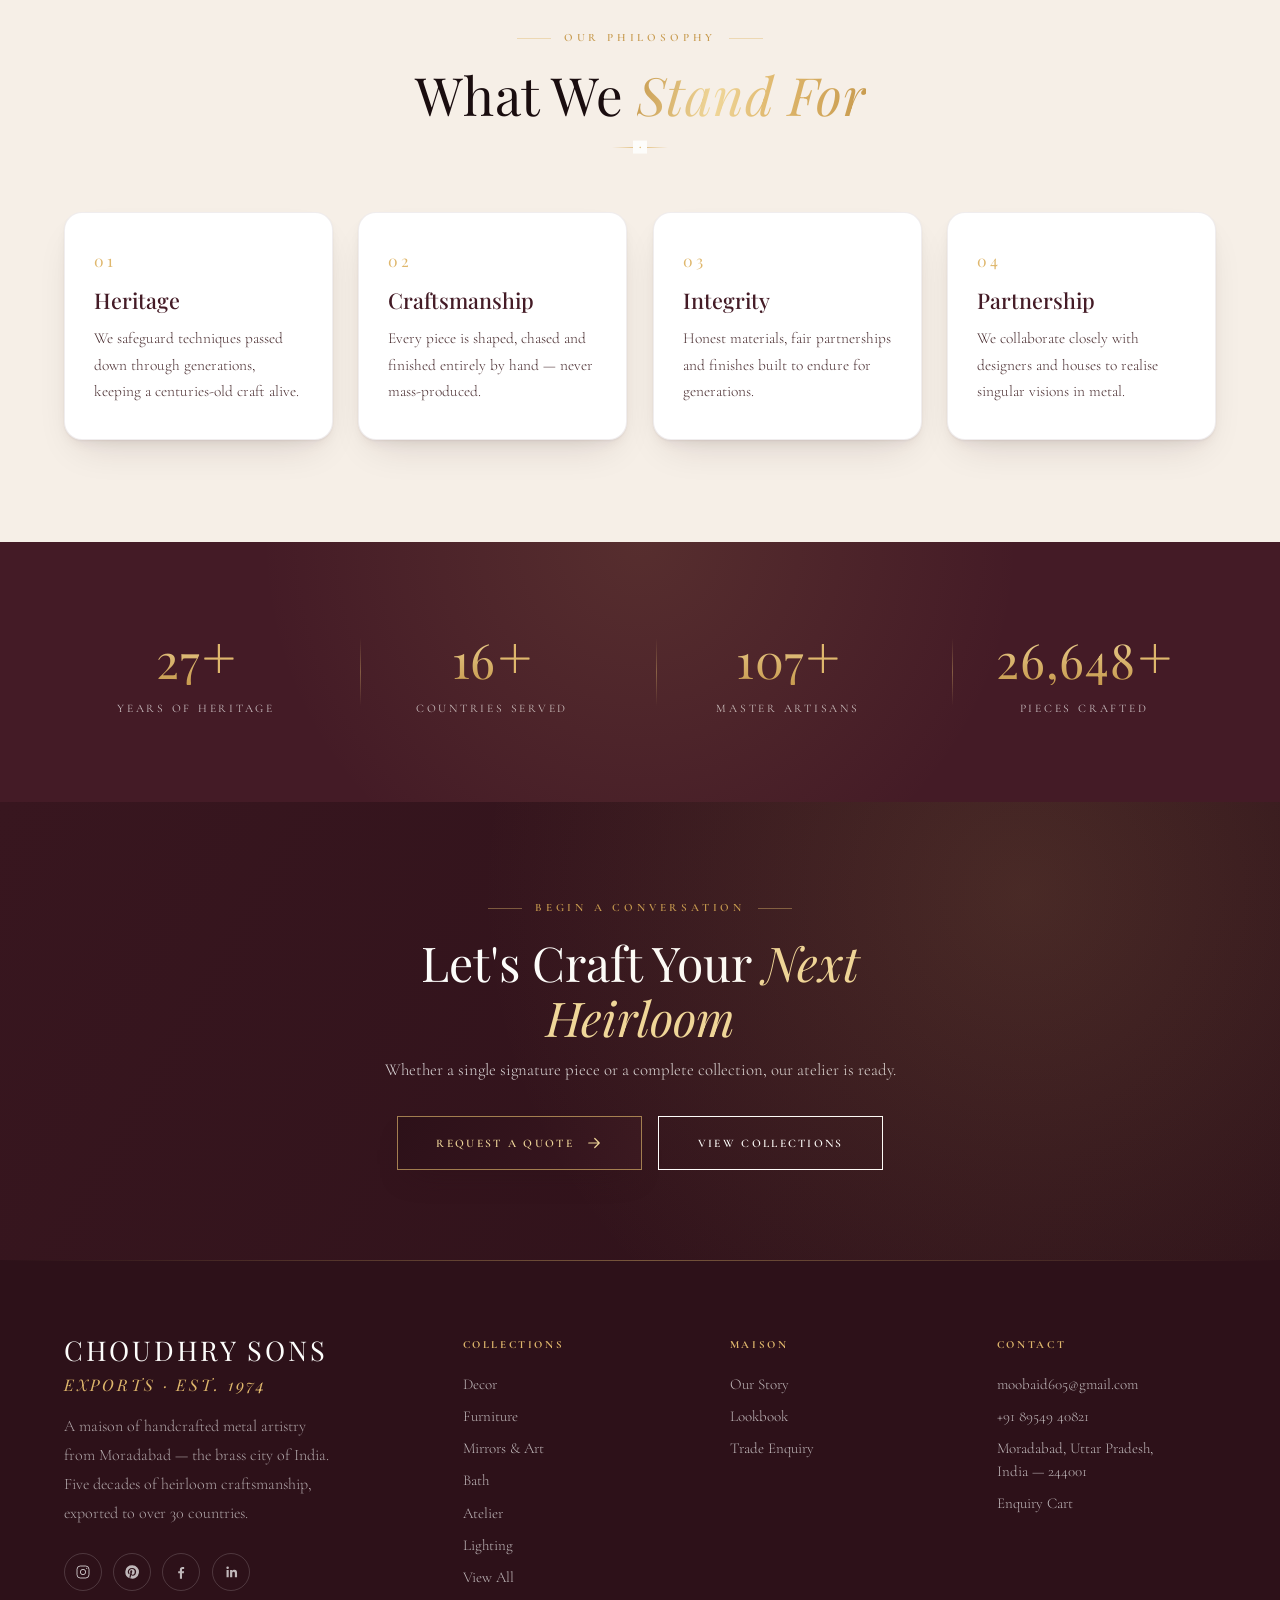
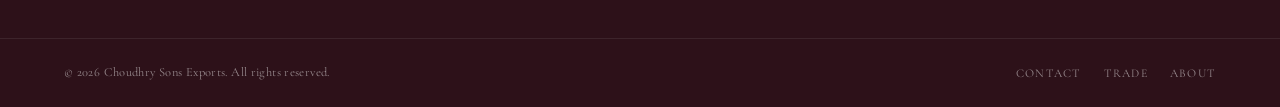
==== commit 98fa1734: "Add missing images" ====
--- a/about.html
+++ b/about.html
@@ -3,124 +3,140 @@
 <head>
   <meta charset="UTF-8" />
   <meta name="viewport" content="width=device-width, initial-scale=1.0" />
-  <title>About Us — Chaudhary Sons & Co.</title>
-  <link rel="stylesheet" href="style.css" />
+  <title>Our Story — Choudhry Sons Exports</title>
+  <meta name="description" content="The heritage of Choudhry Sons Exports — five decades of handcrafted metal artistry from Moradabad, India, exported to the world's finest homes since 1974." />
+  <link rel="stylesheet" href="style.css?v=1" />
+  <link rel="stylesheet" href="components.css?v=1" />
+  <link rel="stylesheet" href="premium.css?v=7" />
   <link rel="preconnect" href="https://fonts.googleapis.com" />
   <link rel="preconnect" href="https://fonts.gstatic.com" crossorigin />
-  <link href="https://fonts.googleapis.com/css2?family=Cormorant+Garamond:ital,wght@0,300;0,400;0,500;0,600;0,700;1,300;1,400;1,500;1,600&family=DM+Sans:ital,opsz,wght@0,9..40,300;0,9..40,400;0,9..40,500;0,9..40,600;1,9..40,300;1,9..40,400&display=swap" rel="stylesheet" />
+  <link href="https://fonts.googleapis.com/css2?family=Playfair+Display:ital,wght@0,400..900;1,400..900&family=Cormorant+Garamond:ital,wght@0,300;0,400;0,500;0,600;0,700;1,300;1,400;1,500;1,600&family=Bodoni+Moda:ital,opsz,wght@0,6..96,400..900;1,6..96,400..900&display=swap" rel="stylesheet" />
+  <meta name="theme-color" content="#441b26" />
 </head>
-<body>
+<body data-page="about">
 
-  <!-- HEADER -->
-  <header class="site-header" id="site-header">
-    <div class="header-top">
-      <a href="index.html" class="brand" id="brand-logo">
-        <span class="brand-icon">✦</span>
-        <span class="brand-name">Chaudhary Sons &amp; Co.</span>
-        <span class="brand-sub">Est. 1974</span>
-      </a>
-      <button class="menu-toggle" id="menu-toggle" aria-label="Toggle navigation menu">
-        <span></span><span></span><span></span>
-      </button>
+  <!-- HEADER (injected by premium.js) -->
+  <div id="cs-header"></div>
+
+  <!-- PAGE HERO -->
+  <section class="cs-pagehero cs-pagehero--img" style="--bg:url('./assets/Journey page/1.jpeg');">
+    <div class="cs-pagehero-inner">
+      <nav class="cs-breadcrumb"><a href="index.html">Home</a><span class="sep">/</span><span>Our Story</span></nav>
+      <span class="cs-eyebrow cs-center">Est. 1974 · Moradabad, India</span>
+      <h1>A Legacy Forged in <em>Metal</em></h1>
+      <p class="cs-pagehero-sub">Five decades of heirloom craftsmanship — where ancient technique meets timeless design.</p>
     </div>
-    <div class="header-bottom">
-      <nav class="main-nav" id="main-nav">
-        <a href="index.html" class="nav-link">Home</a>
-        <a href="index.html#collections-section" class="nav-link">Collections</a>
-        <a href="about.html" class="nav-link active">About Us</a>
-        <a href="gallery.html" class="nav-link">Gallery</a>
-        <a href="contact.html" class="nav-link">Contact</a>
-      </nav>
+  </section>
+
+  <!-- INTRO -->
+  <section class="cs-about-intro">
+    <div class="cs-about-intro-inner reveal">
+      <p class="cs-lede">"We do not manufacture objects. We continue a story that is centuries old — one hammer-strike at a time."</p>
+      <p>Choudhry Sons Exports was founded in 1974 with a singular vision: to bring the rich tradition of Indian metalworking to the global stage. From a modest artisan workshop in Moradabad — the storied brass city of India — we have grown into an internationally respected maison, renowned for our uncompromising commitment to quality, authenticity and design.</p>
+      <p>Today our pieces grace homes, hotels and galleries across more than thirty countries. Yet our philosophy remains unchanged: to create art that functions, and objects that endure for generations.</p>
     </div>
-  </header>
+  </section>
 
-  <!-- PAGE HEADER -->
-  <div class="page-header">
-    <h1 class="page-title">Our Heritage</h1>
-    <p class="page-subtitle">A legacy forged in fire, shaped by hand, and perfected over five decades.</p>
-  </div>
-
-  <main>
-    <!-- ABOUT STORY -->
-    <section class="about" style="padding-top: var(--space-xl);">
-      <div class="about-inner">
-        <div class="about-content">
-          <h2 class="section-title">The Journey Since 1974</h2>
-          <p class="about-text">
-            Chaudhary Sons & Co. was founded on a singular vision: to bring the rich tradition of Indian metalworking to the global stage. From our humble beginnings in a small artisan workshop, we have grown into an internationally respected name, renowned for our commitment to quality, authenticity, and design.
-          </p>
-          <p class="about-text">
-            For generations, our family has worked alongside master craftsmen, passing down techniques that are simply impossible to replicate with machinery. Every curve we hammer, every pattern we engrave, and every finish we polish is a continuation of a story that is centuries old.
-          </p>
-          <p class="about-text">
-            Today, our products grace homes, hotels, and galleries across more than 30 countries. Yet, our core philosophy remains unchanged: to create art that functions, and objects that endure.
-          </p>
-        </div>
-        <div class="about-image placeholder-img">
-          <!-- Placeholder for workshop image -->
+  <!-- HERITAGE / FEATURE -->
+  <section class="about" id="about-feature">
+    <div class="about-inner">
+      <div class="about-content reveal cs-fade-left">
+        <span class="cs-eyebrow">The Family Behind the Craft</span>
+        <h2 class="section-title" style="color:#fff;">Three Generations, One Standard</h2>
+        <p class="about-text">For three generations, the Choudhry family has worked shoulder-to-shoulder with master craftsmen — many of whom learned their art from their own fathers. These are skills impossible to replicate with machinery: the intuition of the hand, the memory in the metal.</p>
+        <p class="about-text">Every curve we hammer, every pattern we engrave, and every finish we polish is a continuation of an unbroken lineage of excellence. It is this human touch that makes each piece truly one of a kind.</p>
+        <div class="about-mini-stats">
+          <div class="mini"><b>1974</b><span>Founded</span></div>
+          <div class="mini"><b>3</b><span>Generations</span></div>
+          <div class="mini"><b>30+</b><span>Countries</span></div>
         </div>
       </div>
-    </section>
-    
-    <!-- CORE VALUES -->
-    <section class="values-section" id="values-section">
-      <div class="section-header reveal">
-        <span class="section-eyebrow">What We Stand For</span>
-        <h2 class="section-title">Our Core Values</h2>
-        <p class="section-subtitle">The principles that guide our craft and our community.</p>
-      </div>
-      <div class="values-grid">
-        <div class="value-card reveal">
-          <span class="value-icon">🛠️</span>
-          <h3 class="value-title">Master Craftsmanship</h3>
-          <p class="value-text">Preserving ancient techniques through rigorous training and unwavering dedication to the handmade process.</p>
-        </div>
-        <div class="value-card reveal">
-          <span class="value-icon">🌿</span>
-          <h3 class="value-title">Sustainable Practices</h3>
-          <p class="value-text">Utilizing recycled metals where possible and minimizing waste in our production lifecycle.</p>
-        </div>
-        <div class="value-card reveal">
-          <span class="value-icon">🤝</span>
-          <h3 class="value-title">Artisan Empowerment</h3>
-          <p class="value-text">Ensuring fair wages, safe working conditions, and respect for the people behind the products.</p>
-        </div>
-      </div>
-    </section>
-  </main>
-
-  <!-- FOOTER -->
-  <footer class="site-footer">
-    <div class="footer-inner">
-      <div class="footer-brand">
-        <span class="brand-icon">✦</span>
-        <h3 class="footer-brand-name">Chaudhary Sons &amp; Co.</h3>
-        <p class="footer-brand-desc">Excellence in metal handicrafts since 1974.</p>
-      </div>
-      <div class="footer-links">
-        <div class="link-group">
-          <h4>Explore</h4>
-          <a href="about.html">About Us</a>
-          <a href="gallery.html">Gallery</a>
-        </div>
-        <div class="link-group">
-          <h4>Support</h4>
-          <a href="contact.html">Contact Us</a>
-          <a href="#">Shipping & Returns</a>
-          <a href="#">FAQ</a>
-        </div>
-        <div class="link-group">
-          <h4>Contact</h4>
-          <p>moobaid605@gmail.com</p>
-          <p>+91 89549 40821</p>
-        </div>
+      <div class="about-image reveal cs-fade-right">
+        <img src="./assets/Journey page/2.png" alt="The Choudhry family workshop" class="about-tile-img" loading="lazy" />
       </div>
     </div>
-    <div class="footer-bottom">
-      <p>&copy; 2026 Chaudhary Sons & Co. All rights reserved.</p>
+  </section>
+
+  <!-- TIMELINE -->
+  <section class="cs-values" style="background:var(--ivory);">
+    <div class="cs-section-head reveal">
+      <span class="cs-eyebrow cs-center">Our Journey</span>
+      <h2 class="cs-title">Milestones in <span class="cs-gold-text">Metal</span></h2>
+      <div class="cs-divider-mark"></div>
     </div>
-  </footer>
+    <div class="cs-timeline">
+      <div class="cs-tl-item reveal">
+        <div class="cs-tl-year">1974</div>
+        <h3>The Beginning</h3>
+        <p>Choudhry Sons Exports is founded in Moradabad with a single workshop and a handful of master artisans.</p>
+      </div>
+      <div class="cs-tl-item reveal">
+        <div class="cs-tl-year">1985</div>
+        <h3>First Exports</h3>
+        <p>Our brass and copper pieces cross borders for the first time, reaching collectors across Europe.</p>
+      </div>
+      <div class="cs-tl-item reveal">
+        <div class="cs-tl-year">1998</div>
+        <h3>The Atelier Expands</h3>
+        <p>A dedicated bespoke bench is established to serve hospitality and interior-design commissions.</p>
+      </div>
+      <div class="cs-tl-item reveal">
+        <div class="cs-tl-year">2012</div>
+        <h3>Global Recognition</h3>
+        <p>Our work features in landmark hotels and galleries from London to Dubai to New York.</p>
+      </div>
+      <div class="cs-tl-item reveal">
+        <div class="cs-tl-year">2024</div>
+        <h3>Fifty Years &amp; Beyond</h3>
+        <p>Half a century on, we serve over thirty countries while staying true to the craft that began it all.</p>
+      </div>
+    </div>
+  </section>
 
-  <script src="app.js"></script>
+  <!-- VALUES -->
+  <section class="cs-values">
+    <div class="cs-section-head reveal">
+      <span class="cs-eyebrow cs-center">Our Philosophy</span>
+      <h2 class="cs-title">What We <span class="cs-gold-text">Stand For</span></h2>
+      <div class="cs-divider-mark"></div>
+    </div>
+    <div class="cs-values-grid">
+      <div class="cs-value reveal"><div class="cs-value-no">01</div><h3>Heritage</h3><p>We safeguard techniques passed down through generations, keeping a centuries-old craft alive.</p></div>
+      <div class="cs-value reveal"><div class="cs-value-no">02</div><h3>Craftsmanship</h3><p>Every piece is shaped, chased and finished entirely by hand — never mass-produced.</p></div>
+      <div class="cs-value reveal"><div class="cs-value-no">03</div><h3>Integrity</h3><p>Honest materials, fair partnerships and finishes built to endure for generations.</p></div>
+      <div class="cs-value reveal"><div class="cs-value-no">04</div><h3>Partnership</h3><p>We collaborate closely with designers and houses to realise singular visions in metal.</p></div>
+    </div>
+  </section>
+
+  <!-- STATS -->
+  <section class="cs-stats reveal">
+    <div class="cs-stats-grid">
+      <div class="cs-stat"><div class="cs-stat-num"><span class="stat-number" data-target="50">0</span><span class="cs-stat-suffix">+</span></div><div class="cs-stat-label">Years of Heritage</div></div>
+      <div class="cs-stat"><div class="cs-stat-num"><span class="stat-number" data-target="30">0</span><span class="cs-stat-suffix">+</span></div><div class="cs-stat-label">Countries Served</div></div>
+      <div class="cs-stat"><div class="cs-stat-num"><span class="stat-number" data-target="200">0</span><span class="cs-stat-suffix">+</span></div><div class="cs-stat-label">Master Artisans</div></div>
+      <div class="cs-stat"><div class="cs-stat-num"><span class="stat-number" data-target="50000">0</span><span class="cs-stat-suffix">+</span></div><div class="cs-stat-label">Pieces Crafted</div></div>
+    </div>
+  </section>
+
+  <!-- CTA -->
+  <section class="cs-newsletter">
+    <div class="cs-newsletter-inner reveal">
+      <span class="cs-eyebrow cs-center">Begin a Conversation</span>
+      <h2>Let's Craft Your <em>Next Heirloom</em></h2>
+      <p>Whether a single signature piece or a complete collection, our atelier is ready.</p>
+      <div style="display:flex; gap:1rem; justify-content:center; flex-wrap:wrap; margin-top:0.5rem;">
+        <a class="cs-btn cs-btn--gold cs-magnetic" href="quote.html">Request a Quote
+          <svg class="cs-arrow" viewBox="0 0 24 24" width="18" height="18" fill="none" stroke="currentColor" stroke-width="1.6" stroke-linecap="round" stroke-linejoin="round"><path d="M5 12h14M13 6l6 6-6 6"/></svg>
+        </a>
+        <a class="cs-btn cs-btn--ghost-light cs-magnetic" href="products.html">View Collections</a>
+      </div>
+    </div>
+  </section>
+
+  <!-- FOOTER (injected by premium.js) -->
+  <div id="cs-footer"></div>
+
+  <script src="premium.js?v=9"></script>
+  <script src="app.js?v=1"></script>
 </body>
 </html>
--- a/style.css
+++ b/style.css
@@ -1,34 +1,55 @@
 /* ========================================================
-   CHAUDHARY SONS & CO. — Design System
+   CHOUDHRY SONS EXPORTS — Design System
    Premium metal handicraft manufacturer website
    ======================================================== */
 
 /* ---------- CSS Custom Properties ---------- */
 :root {
-  /* Brand palette — Ivory White and Sage Green */
-  --ivory:      #FDFCFA;
-  --sage-100:   #F0F2EF;
-  --sage-200:   #DDE3DC;
-  --sage-300:   #C5CFC2;
-  --sage-400:   #A8B5A2;
-  --sage-500:   #8C9C84;
-  --sage-600:   #6B7E5F; /* Primary Sage */
-  --sage-700:   #5A6B51;
-  --sage-800:   #4A5742;
-  --sage-900:   #3A4434;
-
-  --ink:        #1A1D1A; /* Dark Olive/Charcoal for text */
-  --ink-70:     rgba(26, 29, 26, 0.7);
-  --ink-50:     rgba(26, 29, 26, 0.5);
-  --ink-30:     rgba(26, 29, 26, 0.3);
-  --ink-10:     rgba(26, 29, 26, 0.1);
-
-  --white:      #ffffff;
-  --white-90:   rgba(255, 255, 255, 0.9);
+  /* Brand Colors — Burgundy & White Palette */
+  --wine: #441b26;        /* Updated Brand Maroon */
+  --wine-light: #5c2432;
+  --wine-dark: #2d1119;
+  --ivory: #FDFDFB;       /* Brighter, neutral ivory white */
+  --white: #FFFFFF;
+  --white-90: rgba(255, 255, 255, 0.9);
   
-  /* Typography — Luxury pairing */
-  --font-display: 'Cormorant Garamond', 'Cormorant', Georgia, serif;
-  --font-body:    'DM Sans', 'Helvetica Neue', Arial, sans-serif;
+  --wine-50: #F9F2F3;
+  --wine-100: #F0DEE0;
+  --wine-200: #E1BDC2;
+  --wine-300: #C98B95;
+  --wine-400: #AC5D6A;
+  --wine-500: #5c2432;
+  --wine-600: #4f1d2a;
+  --wine-700: #441b26;    /* Primary Brand Accent */
+  --wine-800: #38161f;
+  --wine-900: #2d1119;
+  
+  /* Legacy mapping to keep code functional */
+  --sage-50: var(--wine-50);
+  --sage-100: var(--wine-100);
+  --sage-200: var(--wine-200);
+  --sage-300: var(--wine-300);
+  --sage-400: var(--wine-700);
+  --sage-500: var(--wine-600);
+  --sage-600: var(--wine-500);
+  --journey-green: var(--wine-700); /* Use deep wine for the primary green replacement */
+  --sage-900: var(--wine-900);
+  
+  --ink: #1A0D0F;         /* Darker ink with wine hint */
+  --ink-90: #2F1A1C;
+  --ink-70: #4A2E31;
+  --ink-50: #755558;
+  --ink-30: #A08386;
+  --ink-10: rgba(26, 13, 15, 0.1);
+
+  --shadow-sm: 0 4px 12px rgba(68, 27, 38, 0.05);
+  --shadow-md: 0 12px 24px rgba(68, 27, 38, 0.08);
+
+  /* Typography — Didot/Bodoni Style */
+  --font-display: 'Playfair Display', serif;
+  --font-body:    'Cormorant Garamond', serif;
+  --ls-display:   0.15em;
+  --ls-body:      0.01em;
 
   /* Spacing scale */
   --space-xs:  0.25rem;
@@ -65,6 +86,29 @@
   scroll-behavior: smooth;
   -webkit-font-smoothing: antialiased;
   -moz-osx-font-smoothing: grayscale;
+  /* Improve text rendering without forcing repaints */
+  text-rendering: optimizeLegibility;
+}
+
+/* ── Scroll-performance: pause expensive effects while scrolling ── */
+/* JS adds .is-scrolling to <html> during active scroll, removes after 120ms */
+.is-scrolling .site-header {
+  /* Freeze the header's own transitions during scroll — no mid-scroll stutter */
+  transition: none !important;
+}
+
+.is-scrolling .site-header.scrolled {
+  /* Temporarily suppress the blur while scrolling to unblock the GPU */
+  backdrop-filter: none !important;
+  -webkit-backdrop-filter: none !important;
+}
+
+/* Suppress hover transitions/shadows during active scroll */
+.is-scrolling .tile-image,
+.is-scrolling .btn,
+.is-scrolling .value-card,
+.is-scrolling .nav-link::after {
+  transition: none !important;
 }
 
 body {
@@ -73,6 +117,8 @@
   color: var(--ink);
   line-height: 1.6;
   overflow-x: hidden;
+  /* Ensure the entire page is a single GPU layer tree root */
+  -webkit-overflow-scrolling: touch;
 }
 
 a {
@@ -84,6 +130,8 @@
   display: block;
   max-width: 100%;
   height: auto;
+  /* Prevent layout shifts from image loads */
+  content-visibility: auto;
 }
 
 button {
@@ -99,39 +147,52 @@
    HEADER
    ======================================================== */
 .site-header {
-  position: relative; /* Separate header, pushes hero down */
-  width: 100%;
-  z-index: 1000;
-  background: var(--ivory);
-  box-shadow: 0 1px 0 var(--sage-200);
-}
-
-.site-header.scrolled {
   position: fixed;
   top: 0;
-  background: rgba(253, 252, 250, 0.92);
+  left: 0;
+  width: 100%;
+  padding: 0.75rem 0;
+  background: var(--ivory);
+  z-index: 1000;
+  transition: all 0.4s var(--ease-out-expo);
+  will-change: transform;
+}
+
+.site-header:hover {
+  background: var(--ivory) !important;
+}
+
+/* Homepage-specific transparent state */
+.site-header.header-transparent:not(.scrolled):not(:hover) {
+  background: transparent;
+}
+
+.site-header.scrolled:hover {
+  background: rgba(253, 252, 250, 0.95);
   backdrop-filter: blur(12px);
   -webkit-backdrop-filter: blur(12px);
-  box-shadow: 0 1px 0 var(--sage-200), 0 8px 32px rgba(26, 29, 26, 0.06);
-  transition: transform 0.4s var(--ease-out-expo), background 0.3s ease, box-shadow 0.3s ease;
-}
+  box-shadow: 0 8px 32px rgba(26, 29, 26, 0.06);
+}
+
+
 
 .site-header.header-hidden {
   transform: translateY(-100%);
 }
 
 .header-top {
+  width: 100%;
   max-width: var(--max-width);
   margin: 0 auto;
-  padding: var(--space-md) var(--space-xl);
+  padding: 0 var(--space-xl);
   display: flex;
   align-items: center;
   justify-content: center;
-  position: relative; /* For mobile toggle positioning */
+  position: relative;
 }
 
 .header-bottom {
-  border-top: 1px solid var(--sage-200);
+  width: 100%;
   padding: 0 var(--space-xl);
 }
 
@@ -142,7 +203,8 @@
   justify-content: center;
   align-items: center;
   gap: var(--space-2xl);
-  padding: var(--space-md) 0;
+  padding: var(--space-sm) 0;
+  text-align: center;
 }
 
 
@@ -160,31 +222,25 @@
 .brand:hover { transform: scale(1.02); }
 
 .brand-icon {
-  font-size: 1.2rem;
-  color: var(--sage-600);
-  line-height: 1;
-  margin-bottom: 2px;
+  display: none;
 }
 
 .brand-name {
   font-family: var(--font-display);
-  font-size: 1.8rem;
-  font-weight: 500;
+  font-size: 1.7rem;
+  font-weight: 400;
   letter-spacing: 0.12em;
   text-transform: uppercase;
-  color: var(--sage-600);
+  color: var(--ink);
   line-height: 1;
-}
-
-.brand-sub {
-  font-family: var(--font-body);
-  font-size: 0.6rem;
-  font-weight: 400;
-  letter-spacing: 0.4em;
-  text-transform: uppercase;
-  color: var(--sage-500);
-  line-height: 1;
-}
+  transition: color 0.4s ease;
+}
+
+.site-header.header-transparent:not(.scrolled):not(:hover) .brand-name {
+  color: #FFFFFF;
+}
+
+
 
 
 /* --- Navigation --- */
@@ -196,14 +252,18 @@
 
 .nav-link {
   position: relative;
-  font-family: var(--font-body);
-  font-size: 0.72rem;
-  font-weight: 500;
-  letter-spacing: 0.2em;
+  font-family: var(--font-display);
+  font-size: 0.62rem;
+  font-weight: 400;
+  letter-spacing: 0.18em;
   text-transform: uppercase;
-  color: var(--sage-700);
+  color: var(--ink);
   padding: var(--space-xs) 0;
-  transition: opacity var(--transition-fast);
+  transition: opacity var(--transition-fast), color 0.4s ease;
+}
+
+.site-header.header-transparent:not(.scrolled):not(:hover) .nav-link {
+  color: #FFFFFF;
 }
 
 .nav-link.cta-link {
@@ -287,16 +347,34 @@
 
 
 /* ========================================================
+   PRODUCT CARD — GLASSMORPHISM (SteveBloX inspired)
+   ======================================================== */
+.products-grid {
+  display: grid;
+  grid-template-columns: repeat(auto-fill, minmax(250px, 1fr));
+  gap: var(--space-2xl);
+  padding: var(--space-xl) var(--space-xl) var(--space-4xl);
+  max-width: var(--max-width);
+  margin: 0 auto;
+}
+
+
+
+
+/* ========================================================
    HERO SECTION
    ======================================================== */
 .hero {
   position: relative;
   width: 100%;
-  min-height: 100vh;
+  height: 100vh;
+  height: 100dvh;
   display: flex;
   align-items: center;
   justify-content: center;
   overflow: hidden;
+  /* Isolate hero's paint zone — changes inside don't trigger full-page repaints */
+  contain: layout paint style;
 }
 
 
@@ -312,26 +390,31 @@
   height: 100%;
   object-fit: cover;
   object-position: center;
+  /* GPU-promote the hero image to its own layer — keeps it compositor-only */
+  will-change: transform;
+  transform: translateZ(0);
 }
 
 .hero-overlay {
   position: absolute;
   inset: 0;
-  background: rgba(253, 252, 250, 0.15); /* Very subtle overlay for text readability */
+  background: linear-gradient(to bottom, rgba(26, 13, 15, 0.65), rgba(26, 13, 15, 0.4));
   z-index: 1;
 }
 
 
-/* --- Hero Content --- */
 .hero-content {
   position: relative;
   z-index: 2;
   text-align: center;
-  max-width: 860px;
+  max-width: 1100px;
+  width: 90%;
   padding: var(--space-xl);
   animation: fadeUp 1.2s var(--ease-out-expo) 0.3s both;
-}
-
+  white-space: nowrap;
+}
+
+/* fadeUp: only animates transform+opacity — compositor thread, zero layout cost */
 @keyframes fadeUp {
   from {
     opacity: 0;
@@ -374,24 +457,31 @@
 /* Title */
 .hero-title {
   font-family: var(--font-display);
-  font-weight: 300;
-  line-height: 1.1;
+  font-weight: 700;
+  line-height: 1.15;
+  letter-spacing: var(--ls-display);
   margin-bottom: var(--space-lg);
+  text-transform: uppercase;
 }
 
 .title-line {
   display: block;
-  font-size: clamp(3.2rem, 7vw, 6rem);
-  color: var(--ink);
-  letter-spacing: 0.01em;
+  font-size: clamp(2.4rem, 5.5vw, 4.6rem);
+  color: #FFFFFF;
+  text-shadow: 0 4px 15px rgba(0, 0, 0, 0.5), 0 10px 30px rgba(0, 0, 0, 0.3);
   animation: fadeUp 1.2s var(--ease-out-expo) 0.7s both;
+  font-weight: 500;
 }
 
 .title-line.accent {
-  color: var(--sage-600);
+  color: #dfb76c; /* Luxurious metallic gold */
+  font-weight: 400;
   font-style: italic;
-  font-weight: 300;
+  text-transform: none;
+  letter-spacing: 0.02em;
+  text-shadow: 0 4px 15px rgba(0, 0, 0, 0.5), 0 10px 30px rgba(0, 0, 0, 0.3);
   animation-delay: 0.9s;
+  margin-top: 0.25rem;
 }
 
 
@@ -402,61 +492,124 @@
   font-weight: 300;
   line-height: 1.9;
   letter-spacing: 0.02em;
-  color: var(--ink-70);
+  color: #FFFFFF;
+  opacity: 0.9;
   max-width: 620px;
   margin: 0 auto var(--space-2xl);
+  text-shadow: 0 2px 10px rgba(0,0,0,0.1);
   animation: fadeUp 1.2s var(--ease-out-expo) 1.1s both;
 }
 
 
 /* Buttons */
-.hero-actions {
-  display: flex;
-  align-items: center;
-  justify-content: center;
-  gap: var(--space-lg);
-  margin-bottom: var(--space-3xl);
-  animation: fadeUp 1.2s var(--ease-out-expo) 1.3s both;
-}
-
-.btn {
+/* --- Skewed Slide Button (Uiverse inspired) --- */
+.hero-btn-browse {
+  width: 16em;
+  height: 3.4em;
+  background: transparent;
+  color: #FFFFFF;
+  border: 2px solid #FFFFFF;
+  border-radius: 0;
+  font-size: 13px;
+  font-weight: 700;
+  font-family: var(--font-display);
+  letter-spacing: 0.1em;
+  text-transform: uppercase;
+  cursor: pointer;
+  position: relative;
+  z-index: 1;
+  overflow: hidden;
   display: inline-flex;
   align-items: center;
   justify-content: center;
-  font-family: var(--font-body);
-  font-size: 0.72rem;
-  font-weight: 500;
-  letter-spacing: 0.2em;
+  text-decoration: none;
+  transition: all 0.5s;
+}
+
+.hero-btn-browse:hover {
+  color: var(--ink);
+}
+
+.hero-btn-browse:after {
+  content: "";
+  background: #FFFFFF;
+  position: absolute;
+  z-index: -1;
+  left: -20%;
+  right: -20%;
+  top: 0;
+  bottom: 0;
+  transform: skewX(-45deg) scale(0, 1);
+  transition: all 0.5s;
+}
+
+.hero-btn-browse:hover:after {
+  transform: skewX(-45deg) scale(1, 1);
+}
+
+/* --- Bubble Fill Button (Uiverse inspired) --- */
+.hero-btn-touch {
+  --color: #FFFFFF;
+  font-family: var(--font-display);
+  display: inline-block;
+  width: 10em;
+  height: 3.2em;
+  line-height: 3em;
+  position: relative;
+  cursor: pointer;
+  overflow: hidden;
+  border: 2px solid var(--color);
+  transition: color 0.5s;
+  z-index: 1;
+  font-size: 13px;
+  border-radius: 0;
+  font-weight: 700;
+  color: var(--color);
+  text-decoration: none;
   text-transform: uppercase;
-  padding: 1rem 2.6rem;
-  border-radius: 0;
-  transition: all var(--transition-fast);
-  cursor: pointer;
-}
-
-.btn-primary {
-  background: var(--sage-600);
-  color: var(--white);
-  border: 1.5px solid var(--sage-600);
-}
-
-.btn-primary:hover {
-  background: var(--sage-700);
-  border-color: var(--sage-700);
-  box-shadow: 0 10px 30px rgba(107, 126, 95, 0.2);
-  transform: translateY(-4px);
-}
-
-.btn-outline {
-  background: transparent;
+  letter-spacing: 0.1em;
+  text-align: center;
+}
+
+.hero-btn-touch:before {
+  content: "";
+  position: absolute;
+  z-index: -1;
+  background: var(--color);
+  height: 200px;
+  width: 250px;
+  border-radius: 50%;
+  top: 100%;
+  left: 100%;
+  transition: all 0.7s;
+}
+
+.hero-btn-touch:hover {
   color: var(--ink);
-  border: 1.5px solid var(--ink-30);
-}
-
-.btn-outline:hover {
-  border-color: var(--ink);
-  background: var(--ink-10);
-  transform: translateY(-4px);
+}
+
+.hero-btn-touch:hover:before {
+  background: var(--wine-700);
+  top: -40px;
+  left: -40px;
+}
+
+.hero-btn-touch:active:before {
+  background: var(--ivory);
+  transition: background 0s;
+}
+
+.hero-actions {
+  position: absolute;
+  bottom: 4rem;
+  left: 0;
+  right: 0;
+  display: flex;
+  align-items: center;
+  justify-content: center;
+  gap: var(--space-2xl);
+  z-index: 10;
+  animation: fadeUp 1.2s var(--ease-out-expo) 1.3s both;
 }
 
 
@@ -559,6 +712,9 @@
 }
 
 @media (max-width: 768px) {
+  .hero-content {
+    white-space: normal;
+  }
   .hero-stats {
     flex-direction: column;
     gap: var(--space-lg);
@@ -605,11 +761,12 @@
 
 .section-title {
   font-family: var(--font-display);
-  font-size: clamp(2.2rem, 4.5vw, 3.5rem);
+  font-size: clamp(2rem, 5vw, 3rem);
   color: var(--ink);
   margin-bottom: var(--space-sm);
-  font-weight: 300;
-  letter-spacing: 0.02em;
+  font-weight: 400;
+  letter-spacing: var(--ls-display);
+  text-transform: uppercase;
 }
 
 .section-subtitle {
@@ -636,26 +793,51 @@
 .placeholder-img::after {
   content: '';
   position: absolute;
-  top: 0;
-  left: 0;
-  right: 0;
-  bottom: 0;
-  background: linear-gradient(45deg, transparent 45%, rgba(255,255,255,0.2) 50%, transparent 55%);
-  background-size: 200% 200%;
-  animation: shimmer 3s infinite linear;
-}
-
+  inset: 0;
+  /* Use transform instead of background-position — runs on compositor thread */
+  background: linear-gradient(105deg, transparent 40%, rgba(255,255,255,0.22) 50%, transparent 60%);
+  transform: translateX(-100%);
+  animation: shimmer 2.2s infinite linear;
+}
+
+/* Shimmer uses translateX — compositor-only, zero layout cost */
 @keyframes shimmer {
-  0% { background-position: 200% 0; }
-  100% { background-position: -200% 0; }
-}
-
-/* ========================================================
-   COLLECTIONS SECTION
-   ======================================================== */
+  0%   { transform: translateX(-100%); }
+  100% { transform: translateX(200%); }
+}
+
+.footer-contact-btn {
+  display: flex;
+  align-items: center;
+  gap: 12px;
+  width: max-content;
+  padding: 0.8rem 1.2rem;
+  margin-top: 0.8rem;
+  border: 1px solid var(--sage-300);
+  color: var(--sage-700);
+  font-family: var(--font-body);
+  font-size: 0.85rem;
+  letter-spacing: 0.02em;
+  transition: all var(--transition-fast);
+}
+
+.contact-icon {
+  font-size: 1.1rem;
+  opacity: 0.8;
+}
+
+.footer-contact-btn:hover {
+  background: var(--sage-100);
+  border-color: var(--sage-500);
+  transform: translateX(5px);
+}
 .collections {
   padding: var(--space-4xl) 0;
-  background: var(--ivory);
+  background: #f1e9e0;
+  /* content-visibility skips layout/paint for off-screen sections */
+  content-visibility: auto;
+  /* Hint browser on approximate height to avoid scroll position jumps */
+  contain-intrinsic-size: 0 600px;
 }
 
 .collections-carousel-wrapper {
@@ -664,71 +846,335 @@
   margin: 0 auto;
 }
 
+/* ========================================================
+   COLLECTIONS SECTION — NEW HOVER CARDS
+   ======================================================== */
+.collections {
+  padding: var(--space-4xl) 0;
+  background: #f1e9e0;
+  content-visibility: auto;
+  contain-intrinsic-size: 0 600px;
+}
+
+.collections-carousel-wrapper {
+  padding: 0 var(--space-xl);
+  max-width: var(--max-width);
+  margin: 0 auto;
+}
+
 .collections-carousel {
-  display: flex;
+  display: grid;
+  grid-template-columns: repeat(6, 1fr);
   gap: var(--space-xl);
-  overflow-x: auto;
-  padding-bottom: var(--space-lg);
-  scroll-snap-type: x mandatory;
-  -webkit-overflow-scrolling: touch;
-  scrollbar-width: none; /* Firefox */
-}
-
-.collections-carousel::-webkit-scrollbar {
-  display: none; /* Chrome, Safari */
-}
-
-.collection-tile {
-  flex: 0 0 calc(25% - (var(--space-xl) * 3 / 4));
-  min-width: 240px;
-  scroll-snap-align: start;
+  margin-top: var(--space-xl);
+}
+
+@media (max-width: 1200px) {
+  .collections-carousel {
+    grid-template-columns: repeat(3, 1fr);
+  }
+}
+
+@media (max-width: 768px) {
+  .collections-carousel {
+    display: flex;
+    overflow-x: auto;
+    scroll-snap-type: x mandatory;
+    gap: var(--space-md);
+    padding-bottom: var(--space-md);
+    margin: 0 calc(var(--space-xl) * -1);
+    padding-left: var(--space-xl);
+    padding-right: var(--space-xl);
+    scrollbar-width: none;
+  }
+  .collections-carousel::-webkit-scrollbar { display: none; }
+  .collection-tile {
+    flex: 0 0 280px;
+    scroll-snap-align: start;
+  }
+}
+
+.collection-tile.card {
+  width: 100%;
+  aspect-ratio: 8/13.2;
+  background: var(--sage-900);
+  position: relative;
+  display: grid;
+  place-content: center;
+  border-radius: 4px;
+  overflow: hidden;
+  transition: all 0.5s var(--ease-out-expo);
+  text-decoration: none;
+}
+
+/* Background image for the card */
+.collection-tile.card .tile-bg-img {
+  position: absolute;
+  inset: 0;
+  width: 100%;
+  height: 100%;
+  object-fit: cover;
+  opacity: 0.85;
+  transition: all 0.8s var(--ease-out-expo);
+  z-index: 0;
+}
+
+.collection-tile.card::after {
+  content: '';
+  position: absolute;
+  inset: 0;
+  background: linear-gradient(to bottom, rgba(0,0,0,0.2), rgba(0,0,0,0.5));
+  opacity: 0;
+  transition: opacity 0.6s var(--ease-out-expo);
+  z-index: 1;
+}
+
+.collection-tile.card:hover .tile-bg-img {
+  opacity: 0.7; /* Dim slightly to let dark overlay/background show */
+}
+
+.collection-tile.card:hover::after {
+  opacity: 1;
+}
+
+
+
+.collection-tile .bottom-text {
+  position: absolute;
+  left: 50%;
+  bottom: 20px;
+  transform: translateX(-50%);
+  font-family: var(--font-body);
+  font-size: 0.65rem;
+  font-weight: 600;
+  text-transform: uppercase;
+  padding: 0px 10px;
+  color: var(--sage-200);
+  background: var(--sage-900);
+  opacity: 0;
+  letter-spacing: 0.5em;
+  transition: all 0.5s var(--ease-out-expo);
+  z-index: 2;
+  white-space: nowrap;
+}
+
+.collection-tile .content {
+  position: relative;
+  z-index: 2;
+  display: flex;
+  flex-direction: column;
+  align-items: center;
+  justify-content: center;
+  height: 100%;
+  pointer-events: none;
+  transition: all 0.5s var(--ease-out-expo);
+}
+
+.tile-name {
+  font-family: var(--font-display);
+  font-size: 1.15rem;
+  font-weight: 800;
+  text-transform: uppercase;
+  color: var(--ivory);
+  letter-spacing: 0.08em;
+  transition: transform 0.6s var(--ease-out-expo);
+}
+
+.tile-tagline {
+  font-family: var(--font-body);
+  font-size: 0.85rem;
+  font-weight: 400;
+  color: var(--sage-200);
+  margin-top: 10px;
+  opacity: 0;
+  transition: opacity 0.6s var(--ease-out-expo), transform 0.6s var(--ease-out-expo);
+  transform: translateY(15px);
+  text-align: center;
+  max-width: 80%;
+}
+
+/* Hover States */
+
+
+.collection-tile.card:hover .tile-name {
+  transform: translateY(-8px);
+}
+
+.collection-tile.card:hover .tile-tagline {
+  opacity: 1;
+  transform: translateY(0);
+}
+
+@keyframes logoOpacity {
+  0% { border-right: 1px solid transparent; }
+  10% { border-right: 1px solid var(--sage-400); }
+  80% { border-right: 1px solid var(--sage-400); }
+  100% { border-right: 1px solid transparent; }
+}
+
+@keyframes logoTrail {
+  0% {
+    background: linear-gradient(90deg, rgba(168, 181, 162, 0) 90%, var(--sage-400) 100%);
+    opacity: 0;
+  }
+  30% {
+    background: linear-gradient(90deg, rgba(168, 181, 162, 0) 70%, var(--sage-400) 100%);
+    opacity: 1;
+  }
+  70% {
+    background: linear-gradient(90deg, rgba(168, 181, 162, 0) 70%, var(--sage-400) 100%);
+    opacity: 1;
+  }
+  95% {
+    background: linear-gradient(90deg, rgba(168, 181, 162, 0) 90%, var(--sage-400) 100%);
+    opacity: 0;
+  }
+}
+
+/* ========================================================
+   PRODUCT GRID & CARDS (V2.1)
+   ======================================================== */
+
+.products-grid {
+  display: grid;
+  grid-template-columns: repeat(auto-fill, minmax(280px, 1fr));
+  gap: var(--space-xl);
+  padding: var(--space-xl) var(--space-md);
+  max-width: var(--max-width);
+  margin: 0 auto;
+}
+
+.product-card {
+  text-decoration: none;
+  display: flex;
+  flex-direction: column;
+  padding: 1.25rem;
+  background: rgba(255, 255, 255, 0.4);
+  border: 1px solid rgba(255, 255, 255, 0.8);
+  box-shadow: 0 10px 30px rgba(0, 0, 0, 0.05);
+  backdrop-filter: blur(8px);
+  -webkit-backdrop-filter: blur(8px);
+  border-radius: 17px;
+  height: 100%;
   cursor: pointer;
-}
-
-.tile-image {
-  aspect-ratio: 1/1;
+  position: relative;
+  overflow: hidden;
+  text-align: center;
+  align-items: center;
+  justify-content: center;
+}
+
+.product-card:hover {
+  background: rgba(255, 255, 255, 0.6);
+}
+
+.product-card:active {
+}
+
+.product-card .tile-image {
   width: 100%;
-  border-radius: 4px;
-  margin-bottom: var(--space-md);
-  transition: transform var(--transition-med), box-shadow var(--transition-med);
-}
-
-.collection-tile:hover .tile-image {
-  transform: translateY(-8px);
-  box-shadow: 0 15px 30px rgba(107, 126, 95, 0.15);
-}
-
-.tile-title {
+  aspect-ratio: 1;
+  object-fit: contain;
+  margin-bottom: 1.25rem;
+  background-color: #ffffff; /* Ensure white background for transparent assets */
+  padding: var(--space-sm);
+  border-radius: 8px;
+  transition: transform 0.4s var(--ease-out-expo), box-shadow 0.4s var(--ease-out-expo);
+}
+
+.product-card:hover .tile-image,
+.product-card.is-selected .tile-image {
+  transform: translateY(-6px);
+}
+
+.product-card .item-number {
+  position: absolute;
+  top: 12px;
+  left: 50%;
+  transform: translateX(-50%);
+  font-family: var(--font-body);
+  font-size: 0.65rem;
+  font-weight: 600;
+  letter-spacing: 0.15em;
+  color: var(--sage-500);
+  text-transform: uppercase;
+  z-index: 5;
+}
+
+.product-card .tile-title {
   font-family: var(--font-display);
-  font-size: 1.4rem;
-  font-weight: 400;
+  font-size: 1.15rem;
+  font-weight: 500;
   color: var(--ink);
-  margin-bottom: var(--space-xs);
-  letter-spacing: 0.02em;
-  transition: color var(--transition-fast);
-}
-
-.collection-tile:hover .tile-title {
-  color: var(--sage-600);
-}
-
-.tile-desc {
-  font-family: var(--font-body);
-  font-size: 0.85rem;
-  font-weight: 300;
-  letter-spacing: 0.03em;
-  color: var(--sage-700);
-}
+  margin-bottom: 4px;
+  line-height: 1.3;
+  transition: transform 0.4s var(--ease-out-expo);
+}
+
+.product-card:hover .tile-title,
+.product-card.is-selected .tile-title {
+  transform: translateY(-14px);
+}
+
+.product-card .tile-desc {
+  display: none;
+}
+
+@media (max-width: 600px) {
+  .products-grid {
+    grid-template-columns: 1fr;
+    padding: var(--space-md);
+  }
+}
+
 
 /* ========================================================
    ABOUT SECTION
    ======================================================== */
 .about {
+  position: relative;
+  overflow: hidden;
   padding: var(--space-4xl) var(--space-xl);
-  background: var(--sage-100);
+  color: #ffffff;
+  content-visibility: auto;
+  contain-intrinsic-size: 0 700px;
+}
+
+.about::before {
+  content: '';
+  position: absolute;
+  inset: 0;
+  background: url('./assets/Journey page/1.jpeg') no-repeat center/cover;
+  filter: blur(4px);
+  transform: scale(1.05); /* Prevents blur borders bleeding in */
+  z-index: 0;
+}
+
+.about::after {
+  content: '';
+  position: absolute;
+  inset: 0;
+  background: rgba(0, 0, 0, 0.4); /* Subtle dark overlay */
+  z-index: 1;
+}
+
+.about .section-title,
+.about .section-eyebrow,
+.about .about-text {
+  color: #ffffff;
+}
+
+.about .section-eyebrow {
+  opacity: 0.8;
+}
+
+.about .about-text {
+  opacity: 0.9;
 }
 
 .about-inner {
+  position: relative;
+  z-index: 2; /* Elevate content above overlay and blurred background */
   max-width: var(--max-width);
   margin: 0 auto;
   display: grid;
@@ -741,7 +1187,8 @@
   font-family: var(--font-body);
   font-size: 1.05rem;
   font-weight: 300;
-  color: var(--ink-70);
+  color: #ffffff;
+  opacity: 0.9;
   margin-bottom: var(--space-md);
   line-height: 1.9;
   letter-spacing: 0.02em;
@@ -753,6 +1200,15 @@
   justify-self: center;
   border-radius: 4px;
   box-shadow: 0 20px 40px rgba(45, 51, 42, 0.1);
+  overflow: hidden;
+}
+
+.about-tile-img {
+  width: 100%;
+  height: 100%;
+  object-fit: cover;
+  border-radius: inherit;
+  display: block;
 }
 
 /* ========================================================
@@ -761,6 +1217,8 @@
 .values-section {
   padding: var(--space-4xl) var(--space-xl);
   background: var(--ivory);
+  content-visibility: auto;
+  contain-intrinsic-size: 0 500px;
 }
 
 .values-grid {
@@ -777,6 +1235,7 @@
   background: var(--sage-100);
   border-radius: 4px;
   transition: transform var(--transition-med);
+  will-change: transform;
 }
 
 .value-card:hover {
@@ -811,9 +1270,76 @@
    FOOTER
    ======================================================== */
 .site-footer {
-  background: var(--sage-900);
-  color: var(--sage-200);
-  padding: var(--space-4xl) var(--space-xl) var(--space-md);
+  background: var(--wine-700);
+  color: var(--ivory);
+  padding: var(--space-4xl) var(--space-xl) 0;
+  border-top: none;
+}
+
+.site-footer .footer-brand-name,
+.site-footer .footer-brand-desc,
+.site-footer .link-group h4,
+.site-footer .link-group a,
+.site-footer .link-group p {
+  color: var(--ivory);
+}
+
+.site-footer .footer-brand-desc,
+.site-footer .link-group a,
+.site-footer .link-group p {
+  opacity: 0.8;
+}
+
+/* --- Animated Contact Links (Uiverse inspired) --- */
+.footer-contact-link {
+  display: flex;
+  align-items: center;
+  gap: 12px;
+  margin-top: 1.2rem;
+  text-decoration: none;
+  color: var(--sage-700);
+  font-family: var(--font-body);
+  font-size: 0.9rem;
+  transition: all 0.3s ease;
+}
+
+.footer-contact-link:hover {
+  color: var(--sage-900);
+  transform: translateX(5px);
+}
+
+.bell-btn {
+  width: 36px;
+  height: 36px;
+  display: flex;
+  align-items: center;
+  justify-content: center;
+  background-color: var(--white);
+  border-radius: 50%;
+  transition-duration: .3s;
+  border: 1px solid var(--sage-200);
+}
+
+.bell-icon {
+  width: 14px;
+  fill: var(--sage-800);
+}
+
+.footer-contact-link:hover .bell-icon {
+  animation: bellRing 0.9s both;
+}
+
+@keyframes bellRing {
+  0%, 100% { transform-origin: top; }
+  15% { transform: rotateZ(10deg); }
+  30% { transform: rotateZ(-10deg); }
+  45% { transform: rotateZ(5deg); }
+  60% { transform: rotateZ(-5deg); }
+  75% { transform: rotateZ(2deg); }
+}
+
+.footer-contact-link:active .bell-btn {
+  transform: scale(0.8);
 }
 
 .footer-inner {
@@ -827,16 +1353,16 @@
 
 .footer-brand .brand-icon {
   font-size: 2rem;
-  color: var(--sage-400);
+  color: var(--sage-600);
   margin-bottom: var(--space-sm);
   display: block;
 }
 
 .footer-brand-name {
   font-family: var(--font-display);
-  font-size: 1.8rem;
+  font-size: 1.4rem;
   font-weight: 400;
-  color: var(--ivory);
+  color: #000000;
   margin-bottom: var(--space-sm);
   letter-spacing: 0.1em;
   text-transform: uppercase;
@@ -847,7 +1373,7 @@
   font-size: 0.85rem;
   font-weight: 300;
   letter-spacing: 0.03em;
-  color: var(--sage-400);
+  color: #000000;
   max-width: 280px;
   line-height: 1.7;
 }
@@ -861,10 +1387,10 @@
 .link-group h4 {
   font-family: var(--font-body);
   font-size: 0.7rem;
-  font-weight: 500;
+  font-weight: 700;
   letter-spacing: 0.25em;
   text-transform: uppercase;
-  color: var(--ivory);
+  color: #000000;
   margin-bottom: var(--space-lg);
 }
 
@@ -873,30 +1399,18 @@
   display: block;
   font-family: var(--font-body);
   font-size: 0.85rem;
-  font-weight: 300;
+  font-weight: 500;
   letter-spacing: 0.03em;
-  color: var(--sage-300);
+  color: #000000;
   margin-bottom: var(--space-sm);
   transition: color var(--transition-fast);
 }
 
 .link-group a:hover {
-  color: var(--ivory);
-}
-
-.footer-bottom {
-  max-width: var(--max-width);
-  margin: 0 auto;
-  border-top: 1px solid rgba(255,255,255,0.08);
-  padding-top: var(--space-lg);
-  text-align: center;
-  font-family: var(--font-body);
-  font-size: 0.72rem;
-  font-weight: 300;
-  letter-spacing: 0.15em;
-  text-transform: uppercase;
-  color: var(--sage-500);
-}
+  color: var(--sage-600);
+}
+
+
 
 /* Responsive Updates for New Sections */
 @media (max-width: 991px) {
@@ -938,14 +1452,14 @@
    INTERNAL PAGE STYLES
    ======================================================== */
 .page-header {
-  padding: var(--space-4xl) var(--space-xl) var(--space-2xl);
+  padding: calc(var(--header-height) + var(--space-xl)) var(--space-xl) var(--space-xl);
   text-align: center;
   background: var(--ivory);
 }
 
 .page-title {
   font-family: var(--font-display);
-  font-size: clamp(3rem, 6vw, 5rem);
+  font-size: clamp(2.5rem, 5vw, 3.5rem);
   color: var(--ink);
   margin-bottom: var(--space-sm);
   font-weight: 300;
@@ -954,7 +1468,7 @@
 
 .page-subtitle {
   font-family: var(--font-body);
-  font-size: 1rem;
+  font-size: 0.9rem;
   font-weight: 300;
   letter-spacing: 0.04em;
   color: var(--sage-700);
@@ -1017,38 +1531,42 @@
   margin: 0 auto;
 }
 
-/* Contact Layout */
-.contact-layout {
-  display: grid;
-  grid-template-columns: 1fr 1.5fr;
-  gap: var(--space-4xl);
+/* Products Carousel (Best Sellers Single Row) */
+.products-carousel {
+  display: flex;
+  overflow-x: auto;
+  gap: var(--space-xl);
+  padding: var(--space-md) var(--space-xl) var(--space-4xl);
   max-width: var(--max-width);
   margin: 0 auto;
-  padding: 0 var(--space-xl) var(--space-4xl);
-}
-
-.contact-info h3 {
-  font-family: var(--font-display);
-  font-size: 1.8rem;
-  color: var(--ink);
-  margin-bottom: var(--space-md);
-}
-
-.contact-detail {
-  margin-bottom: var(--space-lg);
-}
-
-.contact-detail h4 {
-  font-size: 0.8rem;
-  text-transform: uppercase;
-  letter-spacing: 0.1em;
-  color: var(--sage-600);
-  margin-bottom: var(--space-xs);
-}
-
-.contact-detail p {
-  color: var(--ink-70);
-  line-height: 1.6;
+  scrollbar-width: none; /* Firefox */
+}
+
+.products-carousel::-webkit-scrollbar {
+  display: none; /* Safari & Chrome */
+}
+
+.products-carousel .product-card {
+  flex: 0 0 calc((100% - 3 * var(--space-xl)) / 4); /* 4 columns on desktop */
+  box-sizing: border-box;
+}
+
+@media (max-width: 1024px) {
+  .products-carousel .product-card {
+    flex: 0 0 calc((100% - 2 * var(--space-xl)) / 3); /* 3 columns on tablet */
+  }
+}
+
+@media (max-width: 768px) {
+  .products-carousel .product-card {
+    flex: 0 0 calc((100% - var(--space-xl)) / 2); /* 2 columns on small tablets */
+  }
+}
+
+@media (max-width: 480px) {
+  .products-carousel .product-card {
+    flex: 0 0 85%; /* Peaks next card on mobile */
+  }
 }
 
 /* Gallery Masonry/Grid */
@@ -1061,11 +1579,31 @@
   margin: 0 auto;
 }
 
+.gallery-section {
+  background: #f4f3f1 !important;
+  color: var(--ink);
+}
+
+.gallery-section .section-title,
+.gallery-section .section-subtitle,
+.gallery-section .section-eyebrow {
+  color: var(--wine-700);
+}
+
+.gallery-section .section-subtitle {
+  opacity: 0.8;
+}
+
+.gallery-section .section-eyebrow {
+  opacity: 0.6;
+}
+
 .gallery-item {
   aspect-ratio: 1/1;
   width: 100%;
   overflow: hidden;
   border-radius: 2px;
+  contain: layout paint;
 }
 
 .gallery-img {
@@ -1073,86 +1611,395 @@
   height: 100%;
   object-fit: cover;
   transition: transform var(--transition-slow);
+  will-change: transform;
 }
 
 .gallery-item:hover .gallery-img {
   transform: scale(1.05);
 }
 
+/* Contact Layout */
+.contact-page {
+  content-visibility: auto;
+  contain-intrinsic-size: 0 900px;
+}
+
+.contact-layout {
+  max-width: 1100px;
+  margin: 0 auto;
+  display: grid;
+  grid-template-columns: 380px 1fr;
+  gap: var(--space-2xl);
+  padding: var(--space-xl) var(--space-xl) var(--space-4xl);
+  align-items: start;
+}
+
+/* --- Contact Sidebar --- */
+.contact-sidebar {
+  background: var(--sage-900);
+  color: var(--sage-200);
+  padding: var(--space-3xl);
+  border-radius: 6px;
+  position: sticky;
+  top: calc(var(--header-height) + var(--space-xl));
+}
+
+.sidebar-section {
+  padding: var(--space-sm) 0;
+}
+
+.sidebar-icon {
+  width: 44px;
+  height: 44px;
+  border-radius: 50%;
+  background: rgba(255, 255, 255, 0.06);
+  border: 1px solid rgba(255, 255, 255, 0.08);
+  display: flex;
+  align-items: center;
+  justify-content: center;
+  color: var(--sage-400);
+  margin-bottom: var(--space-md);
+  transition: background 0.3s ease, color 0.3s ease;
+}
+
+.sidebar-section:hover .sidebar-icon {
+  background: rgba(255, 255, 255, 0.1);
+  color: var(--ivory);
+}
+
+.sidebar-label {
+  font-family: var(--font-body);
+  font-size: 0.68rem;
+  font-weight: 600;
+  letter-spacing: 0.18em;
+  text-transform: uppercase;
+  color: var(--ivory);
+  margin-bottom: 6px;
+}
+
+.sidebar-text {
+  font-family: var(--font-body);
+  font-size: 0.92rem;
+  font-weight: 300;
+  line-height: 1.7;
+  color: var(--sage-300);
+}
+
+.sidebar-link {
+  font-family: var(--font-body);
+  font-size: 0.95rem;
+  font-weight: 400;
+  color: var(--sage-300);
+  text-decoration: none;
+  transition: color 0.2s ease;
+  display: inline-block;
+}
+
+.sidebar-link:hover {
+  color: var(--ivory);
+}
+
+.sidebar-divider {
+  height: 1px;
+  background: rgba(255, 255, 255, 0.07);
+  margin: var(--space-lg) 0;
+}
+
+/* Hours grid */
+.hours-grid {
+  display: grid;
+  grid-template-columns: auto 1fr;
+  gap: 4px 16px;
+  font-family: var(--font-body);
+  font-size: 0.88rem;
+  font-weight: 300;
+}
+
+.hours-day {
+  color: var(--sage-300);
+}
+
+.hours-time {
+  color: var(--sage-400);
+  text-align: right;
+}
+
+.hours-time.closed {
+  color: rgba(220, 120, 120, 0.8);
+}
+
+/* Sidebar CTA */
+.sidebar-cta {
+  margin-top: var(--space-2xl);
+  padding-top: var(--space-lg);
+  border-top: 1px solid rgba(255, 255, 255, 0.07);
+}
+
+.sidebar-cta-text {
+  font-family: var(--font-body);
+  font-size: 0.82rem;
+  font-weight: 300;
+  color: var(--sage-400);
+  margin-bottom: var(--space-md);
+}
+
+.sidebar-btn {
+  width: 100%;
+  border-color: rgba(255, 255, 255, 0.15);
+  color: var(--ivory);
+  padding: 0.8rem 1.6rem;
+  font-size: 0.7rem;
+  display: inline-flex;
+  align-items: center;
+  justify-content: center;
+  gap: 4px;
+}
+
+.sidebar-btn:hover {
+  background: rgba(255, 255, 255, 0.08);
+  border-color: rgba(255, 255, 255, 0.3);
+  color: var(--ivory);
+}
+
+.sidebar-btn svg {
+  flex-shrink: 0;
+}
+
+/* --- Form Card --- */
+.contact-form-wrapper {
+  /* wrapper for reveal animation */
+}
+
+.form-card {
+  background: var(--white);
+  border: 1px solid var(--sage-200);
+  border-radius: 6px;
+  padding: var(--space-3xl);
+  box-shadow: 0 1px 3px rgba(26, 29, 26, 0.04);
+}
+
+.site-header.scrolled {
+  background: var(--ivory);
+  padding: 0.45rem 0;
+  box-shadow: var(--shadow-sm);
+}
+
+.form-header {
+  margin-bottom: var(--space-2xl);
+  padding-bottom: var(--space-xl);
+}
+
+.form-header h2 {
+  font-family: var(--font-display);
+  font-size: 2.2rem;
+  font-weight: 300;
+  color: var(--ink);
+  margin-bottom: 6px;
+  letter-spacing: 0.01em;
+}
+
+.form-header p {
+  font-family: var(--font-body);
+  font-size: 0.92rem;
+  font-weight: 300;
+  color: var(--sage-600);
+  line-height: 1.6;
+}
+
+/* --- Form Grid --- */
+.form-row {
+  display: grid;
+  grid-template-columns: 1fr 1fr;
+  gap: var(--space-xl);
+}
+
+.form-group {
+  margin-bottom: var(--space-lg);
+  position: relative;
+}
+
+.form-label {
+  display: block;
+  font-family: var(--font-body);
+  font-size: 0.72rem;
+  font-weight: 500;
+  letter-spacing: 0.15em;
+  text-transform: uppercase;
+  color: var(--sage-700);
+  margin-bottom: 8px;
+}
+
+.required {
+  color: var(--sage-500);
+  font-weight: 400;
+}
+
+/* Input wrapper with icon */
+.input-wrapper {
+  position: relative;
+}
+
+.input-icon {
+  position: absolute;
+  left: 14px;
+  top: 50%;
+  transform: translateY(-50%);
+  color: var(--sage-400);
+  pointer-events: none;
+  transition: color 0.2s ease;
+}
+
+.form-control {
+  width: 100%;
+  padding: 14px 16px;
+  border: 1px solid var(--sage-300);
+  border-radius: 4px;
+  background: var(--ivory);
+  font-family: var(--font-body);
+  font-size: 0.95rem;
+  font-weight: 400;
+  color: var(--ink);
+  transition: border-color 0.25s ease, box-shadow 0.25s ease, background 0.25s ease;
+  -webkit-appearance: none;
+}
+
+.form-control.has-icon {
+  padding-left: 44px;
+}
+
+.form-control::placeholder {
+  color: var(--ink-30);
+  font-weight: 300;
+}
+
+.form-control:hover {
+  border-color: var(--sage-400);
+}
+
+.form-control:focus {
+  outline: none;
+  border-color: var(--sage-600);
+  background: var(--white);
+  box-shadow: 0 0 0 3px rgba(107, 126, 95, 0.1);
+}
+
+.form-control:focus ~ .input-icon,
+.input-wrapper:focus-within .input-icon {
+  color: var(--sage-600);
+}
+
+textarea.form-control {
+  resize: vertical;
+  min-height: 140px;
+  line-height: 1.6;
+}
+
+/* Select dropdown */
+.select-wrapper {
+  position: relative;
+}
+
+.form-select {
+  cursor: pointer;
+  padding-right: 44px;
+}
+
+.form-select option[disabled] {
+  color: var(--ink-30);
+}
+
+.select-chevron {
+  position: absolute;
+  right: 14px;
+  top: 50%;
+  transform: translateY(-50%);
+  color: var(--sage-400);
+  pointer-events: none;
+  transition: color 0.2s ease, transform 0.2s ease;
+}
+
+.select-wrapper:focus-within .select-chevron {
+  color: var(--sage-600);
+}
+
+/* Character hint */
+.char-hint {
+  display: block;
+  margin-top: 6px;
+  font-family: var(--font-body);
+  font-size: 0.72rem;
+  font-weight: 300;
+  color: var(--sage-500);
+  letter-spacing: 0.02em;
+}
+
+/* Form actions */
+.form-actions {
+  margin-top: var(--space-xl);
+}
+
+.btn-submit {
+  width: 100%;
+  padding: 16px 32px;
+  font-size: 0.78rem;
+  letter-spacing: 0.18em;
+  display: inline-flex;
+  align-items: center;
+  justify-content: center;
+  gap: 10px;
+  border-radius: 4px;
+}
+
+.btn-arrow {
+  transition: transform 0.3s var(--ease-out-expo);
+  flex-shrink: 0;
+}
+
+.btn-submit:hover .btn-arrow {
+  transform: translateX(5px);
+}
+
+.form-disclaimer {
+  margin-top: var(--space-md);
+  font-family: var(--font-body);
+  font-size: 0.72rem;
+  font-weight: 300;
+  color: var(--sage-500);
+  text-align: center;
+  line-height: 1.5;
+  letter-spacing: 0.02em;
+}
+
+/* --- Contact Page Responsive --- */
 @media (max-width: 991px) {
   .contact-layout {
     grid-template-columns: 1fr;
     gap: var(--space-2xl);
   }
-}
-
-/* --- Contact Page Enhancements --- */
-.contact-layout {
-  max-width: var(--max-width);
-  margin: 0 auto;
-  display: grid;
-  grid-template-columns: 1fr 1.5fr;
-  gap: var(--space-4xl);
-  padding: var(--space-2xl) var(--space-xl) var(--space-4xl);
-}
-
-.contact-info {
-  background: var(--sage-100);
-  padding: var(--space-3xl);
-  border-radius: 4px;
-}
-
-.contact-info h3 {
-  font-family: var(--font-display);
-  font-size: 1.8rem;
-  font-weight: 400;
-  color: var(--ink);
-  margin-bottom: var(--space-2xl);
-}
-
-.contact-detail {
-  margin-bottom: var(--space-2xl);
-}
-
-.contact-detail h4 {
-  font-family: var(--font-body);
-  font-size: 0.75rem;
-  font-weight: 600;
-  letter-spacing: 0.1em;
-  text-transform: uppercase;
-  color: var(--sage-600);
-  margin-bottom: var(--space-xs);
-}
-
-.contact-detail p {
-  font-family: var(--font-body);
-  font-size: 1rem;
-  font-weight: 300;
-  line-height: 1.6;
-  color: var(--ink-70);
-}
-
-.form-container {
-  padding: 0;
-}
-
-.form-header {
-  margin-bottom: var(--space-2xl);
-}
-
-.form-header h2 {
-  font-family: var(--font-display);
-  font-size: 2rem;
-  font-weight: 300;
-  color: var(--ink);
-  margin-bottom: var(--space-xs);
-}
-
-.form-header p {
-  font-family: var(--font-body);
-  font-size: 0.95rem;
-  font-weight: 300;
-  color: var(--sage-700);
+
+  .contact-sidebar {
+    position: static;
+    order: 2;
+  }
+
+  .contact-form-wrapper {
+    order: 1;
+  }
+}
+
+@media (max-width: 600px) {
+  .form-row {
+    grid-template-columns: 1fr;
+    gap: 0;
+  }
+
+  .form-card {
+    padding: var(--space-xl);
+  }
+
+  .contact-sidebar {
+    padding: var(--space-xl);
+  }
 }
 
 
@@ -1191,16 +2038,20 @@
   opacity: 1;
 }
 
-/* --- Animations --- */
+/* --- Scroll Reveal: opacity+transform only — compositor thread, no layout cost --- */
 .reveal {
   opacity: 0;
-  transform: translateY(30px);
-  transition: opacity 0.8s var(--ease-out-expo), transform 0.8s var(--ease-out-expo);
+  transform: translateY(28px);
+  /* will-change only on elements about to animate; removed by JS after animation via .visible */
+  will-change: opacity, transform;
+  transition: opacity 0.75s var(--ease-out-expo), transform 0.75s var(--ease-out-expo);
 }
 
 .reveal.visible {
   opacity: 1;
   transform: translateY(0);
+  /* Release will-change after animation completes to free GPU memory */
+  will-change: auto;
 }
 
 /* --- Hero Stats v2 --- */
@@ -1289,7 +2140,24 @@
 /* --- Process Section --- */
 .process-section {
   padding: var(--space-4xl) var(--space-xl);
-  background: var(--sage-100);
+  background: #f4f3f1;
+  color: var(--ink);
+  content-visibility: auto;
+  contain-intrinsic-size: 0 550px;
+}
+
+.process-section .section-title,
+.process-section .section-subtitle,
+.process-section .section-eyebrow {
+  color: var(--wine-700);
+}
+
+.process-section .section-subtitle {
+  opacity: 0.8;
+}
+
+.process-section .section-eyebrow {
+  opacity: 0.6;
 }
 
 .process-steps {
@@ -1314,17 +2182,16 @@
   transform: translateX(-50%);
   font-family: var(--font-display);
   font-size: 4rem;
-  color: var(--sage-200);
+  color: rgba(68, 27, 38, 0.05);
   z-index: 0;
-  opacity: 0.5;
 }
 
 .step-icon {
   width: 64px;
   height: 64px;
   background: var(--white);
-  border: 1px solid var(--sage-200);
-  color: var(--sage-600);
+  border: 1px solid var(--wine-200);
+  color: var(--wine-700);
   display: flex;
   align-items: center;
   justify-content: center;
@@ -1338,7 +2205,7 @@
   font-family: var(--font-display);
   font-size: 1.4rem;
   margin-bottom: var(--space-sm);
-  color: var(--ink);
+  color: var(--wine-700);
   position: relative;
   z-index: 1;
 }
@@ -1355,7 +2222,7 @@
 .process-connector {
   flex: 0 0 60px;
   height: 1px;
-  background: var(--sage-300);
+  background: rgba(68, 27, 38, 0.1);
   margin-top: 32px;
 }
 
@@ -1373,6 +2240,8 @@
 .testimonials-section {
   padding: var(--space-4xl) var(--space-xl);
   background: var(--white);
+  content-visibility: auto;
+  contain-intrinsic-size: 0 500px;
 }
 
 .testimonials-grid {
@@ -1519,3 +2388,572 @@
 .social-link:hover {
   color: var(--ivory);
 }
+
+/* --- Testimonials 3D Box --- */
+.testimonials-section {
+  padding: var(--space-4xl) var(--space-xl);
+  background: #f1e9e0;
+  position: relative;
+}
+
+.testimonials-section .section-title,
+.testimonials-section .section-subtitle,
+.testimonials-section .section-eyebrow {
+  color: var(--wine-700);
+}
+
+.testimonials-section .section-eyebrow {
+  opacity: 0.6;
+}
+
+.testimonial-3d-container {
+  background: var(--white);
+  max-width: 800px; /* More balanced than strict 50% */
+  margin: 0 auto;
+  padding: var(--space-3xl) var(--space-2xl);
+  border-radius: 24px;
+  box-shadow: 0 40px 80px rgba(26, 29, 26, 0.08), 0 10px 30px rgba(26, 29, 26, 0.04);
+  border: 1px solid var(--sage-100);
+  position: relative;
+  z-index: 5;
+  overflow: hidden; /* For slider */
+}
+
+.testimonials-track {
+  display: flex;
+  transition: transform 0.8s var(--ease-out-expo);
+  will-change: transform;
+}
+
+.testimonial-slide {
+  flex: 0 0 100%;
+  width: 100%;
+}
+
+.testimonial-card {
+  padding: 0 var(--space-xl);
+  display: flex;
+  flex-direction: column;
+  align-items: center;
+  text-align: center;
+  gap: var(--space-md);
+  position: relative;
+}
+
+.quote-mark {
+  font-family: var(--font-display);
+  font-size: 3rem;
+  line-height: 1;
+  color: var(--sage-100);
+  position: static;
+  margin-bottom: -1rem;
+}
+
+.testimonial-text {
+  font-family: var(--font-body);
+  font-size: 1.1rem;
+  font-style: italic;
+  color: var(--ink-70);
+  line-height: 1.6;
+  max-width: 600px;
+}
+
+.testimonial-author {
+  margin-top: auto;
+  display: flex;
+  flex-direction: column;
+  gap: 0.2rem;
+}
+
+.author-name {
+  font-family: var(--font-display);
+  font-size: 1.1rem;
+  color: var(--ink);
+  font-weight: 500;
+}
+
+.form-submit-btn {
+  width: max-content;
+  background: #000000;
+  color: #FFFFFF;
+  border: none;
+  padding: 1.15rem 3rem;
+  font-family: var(--font-display);
+  font-size: 13px;
+  font-weight: 700;
+  text-transform: uppercase;
+  letter-spacing: 0.15em;
+  cursor: pointer;
+  transition: none; /* No animations */
+}
+
+.form-submit-btn:hover {
+  background: #000000; /* Stays black */
+  color: #FFFFFF;
+  transform: none;
+}
+
+/* --- Collections Directory (Typographic List) --- */
+.collections-directory {
+  padding: var(--space-2xl) var(--space-xl);
+  background: #f4f3f1;
+  text-align: center;
+}
+
+.directory-container {
+  max-width: var(--max-width);
+  margin: 0 auto;
+}
+
+.directory-list {
+  display: flex;
+  flex-direction: column;
+  gap: 0.5rem;
+  padding: var(--space-2xl) 0;
+}
+
+.directory-item {
+  font-family: 'Hardcover Variable', 'hardcover', 'Bodoni Moda', var(--font-display);
+  font-weight: 300; 
+  font-variation-settings: "opsz" 96, "wght" 300; /* Force extreme contrast and thin lines */
+  font-size: clamp(2.55rem, 8.5vw, 5.5rem);
+  line-height: 1.1;
+  text-transform: uppercase;
+  color: var(--wine-700);
+  text-decoration: none;
+  letter-spacing: -0.02em;
+  display: block;
+  opacity: 1;
+  transition: transform 0.4s var(--ease-out-expo);
+}
+
+.directory-item:hover {
+  opacity: 1;
+  transform: translateX(15px);
+}
+
+@media (max-width: 768px) {
+  .directory-item {
+    font-size: 1.7rem;
+    letter-spacing: 0.1em;
+  }
+}
+
+/* ========================================================
+   ENQUIRY CART & SELECTION STYLES
+   ======================================================== */
+
+.product-add-btn {
+  position: absolute;
+  bottom: 6px;
+  left: 50%;
+  transform: translate(-50%, 10px);
+  width: auto;
+  min-width: 100px;
+  background: var(--wine-700);
+  color: var(--white);
+  border: none;
+  padding: 6px 12px;
+  font-family: var(--font-body);
+  font-size: 0.7rem;
+  font-weight: 600;
+  text-transform: uppercase;
+  letter-spacing: 0.06em;
+  border-radius: 20px;
+  cursor: pointer;
+  z-index: 10;
+  text-align: center;
+  display: block;
+  opacity: 0;
+  transition: transform 0.4s var(--ease-out-expo), opacity 0.3s var(--ease-out-expo), background-color 0.3s ease;
+}
+
+.product-card:hover .product-add-btn {
+  opacity: 1;
+  transform: translate(-50%, 0);
+}
+
+.product-card.is-selected .product-add-btn {
+  opacity: 1;
+  transform: translate(-50%, 0);
+  background: var(--wine-700);
+  color: var(--white);
+}
+
+.product-add-btn:hover {
+  background: var(--wine-800);
+}
+
+.product-card.is-selected .product-add-btn:hover {
+  background: #ff5252;
+  color: var(--white);
+}
+
+/* Selected Product Card State */
+.product-card.is-selected {
+  background: rgba(68, 27, 38, 0.04);
+}
+
+
+/* Floating Cart Container */
+.floating-cart-container {
+  position: fixed;
+  bottom: 30px;
+  right: 30px;
+  z-index: 1900;
+  display: flex;
+  align-items: center;
+  gap: 12px;
+  transform: translateY(150px);
+  opacity: 0;
+  transition: all 0.4s cubic-bezier(0.16, 1, 0.3, 1);
+  pointer-events: none;
+}
+
+.floating-cart-container.active {
+  transform: translateY(0);
+  opacity: 1;
+  pointer-events: auto;
+}
+
+/* Floating Cart Badge */
+.floating-cart-badge {
+  background: var(--wine-700);
+  color: var(--white);
+  padding: 12px 24px;
+  border-radius: 50px;
+  display: flex;
+  align-items: center;
+  gap: 10px;
+  box-shadow: 0 8px 30px rgba(68, 27, 38, 0.3);
+  cursor: pointer;
+  transition: background 0.3s ease, box-shadow 0.3s ease;
+  font-family: var(--font-body);
+  font-weight: 500;
+  font-size: 0.95rem;
+  letter-spacing: 0.05em;
+  border: 1px solid rgba(255, 255, 255, 0.15);
+  backdrop-filter: blur(10px);
+  -webkit-backdrop-filter: blur(10px);
+}
+
+.floating-cart-badge:hover {
+  background: var(--wine-800);
+  box-shadow: 0 8px 35px rgba(68, 27, 38, 0.4);
+}
+
+.floating-cart-icon {
+  font-size: 1.15rem;
+  display: flex;
+  align-items: center;
+}
+
+.floating-cart-count {
+  background: var(--white);
+  color: var(--wine-700);
+  font-weight: 700;
+  padding: 2px 8px;
+  border-radius: 20px;
+  font-size: 0.8rem;
+  display: inline-block;
+  min-width: 22px;
+  text-align: center;
+  box-shadow: 0 2px 6px rgba(0,0,0,0.1);
+}
+
+
+
+/* ========================================================
+   DEDICATED CART PAGE STYLES
+   ======================================================== */
+
+.cart-page-container {
+  max-width: var(--max-width);
+  margin: 0 auto;
+  padding: var(--space-2xl) var(--space-xl) var(--space-4xl);
+}
+
+.cart-layout-grid {
+  display: grid;
+  grid-template-columns: 1.5fr 1fr;
+  gap: var(--space-3xl);
+  align-items: start;
+}
+
+.cart-items-header {
+  border-bottom: 1px solid rgba(0, 0, 0, 0.08);
+  padding-bottom: var(--space-md);
+  margin-bottom: var(--space-lg);
+}
+
+.cart-items-header h2 {
+  font-family: var(--font-display);
+  color: var(--wine-700);
+  font-weight: 500;
+  font-size: 1.8rem;
+  letter-spacing: 0.02em;
+}
+
+.cart-page-items-list {
+  display: flex;
+  flex-direction: column;
+  border-top: 1px solid rgba(0, 0, 0, 0.08);
+}
+
+.cart-page-item {
+  display: flex;
+  align-items: center;
+  gap: var(--space-md);
+  padding: 10px 12px;
+  border-bottom: 1px solid rgba(0, 0, 0, 0.06);
+  border-radius: 6px;
+  transition: background-color 0.25s var(--ease-out-expo), padding-left 0.25s var(--ease-out-expo);
+}
+
+.cart-page-item:hover {
+  background-color: rgba(68, 27, 38, 0.03); /* Soft signature wine glow */
+  padding-left: 18px; /* High-end organic shift */
+}
+
+.cart-page-item-img {
+  width: 44px;
+  height: 44px;
+  object-fit: cover;
+  border-radius: 4px;
+  border: 1px solid rgba(0, 0, 0, 0.05);
+  background: #fdfdfb;
+  transition: transform 0.25s var(--ease-out-expo);
+}
+
+.cart-page-item:hover .cart-page-item-img {
+  transform: scale(1.05);
+}
+
+.cart-page-item-details {
+  flex: 1;
+  display: flex;
+  align-items: baseline;
+  gap: var(--space-md);
+}
+
+.cart-page-item-name {
+  font-family: var(--font-display);
+  font-size: 1.05rem;
+  color: var(--ink);
+  margin: 0;
+  font-weight: 500;
+}
+
+.cart-page-item-code {
+  font-family: var(--font-body);
+  font-size: 0.82rem;
+  color: var(--wine-700); /* soft pop of theme color */
+  letter-spacing: 0.03em;
+  font-weight: 600;
+}
+
+.cart-page-item-remove {
+  background: none;
+  border: none;
+  color: var(--sage-400);
+  padding: 6px 10px;
+  border-radius: 4px;
+  cursor: pointer;
+  font-family: var(--font-body);
+  font-size: 0.75rem;
+  text-transform: uppercase;
+  letter-spacing: 0.05em;
+  transition: all 0.2s ease;
+}
+
+.cart-page-item-remove:hover {
+  color: #ff5252;
+  background: rgba(255, 82, 82, 0.05);
+}
+
+/* Enquiry Panel Card */
+.cart-form-card {
+  background: #f1e9e0;
+  border-radius: 12px;
+  padding: var(--space-xl);
+  color: var(--wine-900);
+  box-shadow: 0 15px 35px rgba(68, 27, 38, 0.08);
+  border: 1px solid rgba(68, 27, 38, 0.08);
+}
+
+.cart-form-card h2 {
+  font-family: var(--font-display);
+  font-size: 1.6rem;
+  color: var(--wine-700);
+  margin-bottom: var(--space-xs);
+  letter-spacing: 0.02em;
+}
+
+.cart-form-card .form-desc {
+  font-family: var(--font-body);
+  font-size: 0.9rem;
+  color: var(--wine-800);
+  opacity: 0.9;
+  margin-bottom: var(--space-lg);
+  line-height: 1.5;
+}
+
+.cart-form-actions {
+  display: flex;
+  flex-direction: column;
+  gap: 12px;
+}
+
+.drawer-btn {
+  padding: 12px;
+  border: none;
+  border-radius: 4px;
+  font-family: var(--font-body);
+  font-weight: 700;
+  font-size: 0.85rem;
+  letter-spacing: 0.08em;
+  cursor: pointer;
+  display: flex;
+  align-items: center;
+  justify-content: center;
+  gap: 8px;
+  transition: all 0.3s cubic-bezier(0.16, 1, 0.3, 1);
+  text-transform: uppercase;
+}
+
+.drawer-btn-whatsapp {
+  background: #25d366;
+  color: white;
+}
+
+.drawer-btn-whatsapp:hover {
+  background: #1ebe55;
+  transform: translateY(-2px);
+  box-shadow: 0 4px 12px rgba(37, 211, 102, 0.35);
+}
+
+.drawer-btn-email {
+  background: var(--wine-700);
+  color: var(--white);
+  border: 1px solid rgba(255, 255, 255, 0.12);
+}
+
+.drawer-btn-email:hover {
+  background: var(--wine-600);
+  transform: translateY(-2px);
+  box-shadow: 0 4px 12px rgba(68, 27, 38, 0.35);
+}
+
+/* Empty State */
+.cart-empty-state {
+  text-align: center;
+  padding: var(--space-4xl) 0;
+  max-width: 500px;
+  margin: 0 auto;
+}
+
+.cart-empty-state .empty-text {
+  font-family: var(--font-display);
+  font-size: 1.8rem;
+  color: var(--wine-700);
+  margin-bottom: var(--space-xl);
+}
+
+.cart-empty-state .empty-btn {
+  display: inline-block;
+  background: var(--wine-700);
+  color: var(--white);
+  padding: 14px 28px;
+  border-radius: 4px;
+  text-decoration: none;
+  font-family: var(--font-body);
+  font-weight: 600;
+  letter-spacing: 0.05em;
+  text-transform: uppercase;
+  transition: all 0.3s cubic-bezier(0.16, 1, 0.3, 1);
+}
+
+.cart-empty-state .empty-btn:hover {
+  background: var(--wine-800);
+  transform: translateY(-2px);
+  box-shadow: 0 4px 12px rgba(68, 27, 38, 0.25);
+}
+
+@media (max-width: 991px) {
+  .cart-layout-grid {
+    grid-template-columns: 1fr;
+    gap: var(--space-2xl);
+  }
+}
+
+@media (max-width: 576px) {
+  .cart-page-item-details {
+    flex-direction: column;
+    gap: 2px;
+    align-items: flex-start;
+  }
+  
+  .cart-page-item-name {
+    font-size: 0.9rem;
+  }
+  
+  .cart-page-item-code {
+    font-size: 0.75rem;
+  }
+}
+
+
+/* Toast Notification System */
+#toast-container {
+  position: fixed;
+  bottom: 30px;
+  left: 30px;
+  z-index: 2500;
+  display: flex;
+  flex-direction: column;
+  gap: 10px;
+  pointer-events: none;
+}
+
+.toast-notification {
+  background: rgba(253, 253, 251, 0.96); /* Ivory base */
+  color: var(--wine-900);
+  border-left: 4px solid var(--wine-700);
+  border-top: 1px solid rgba(68, 27, 38, 0.05);
+  border-right: 1px solid rgba(68, 27, 38, 0.05);
+  border-bottom: 1px solid rgba(68, 27, 38, 0.05);
+  padding: 12px 20px;
+  border-radius: 6px;
+  font-family: var(--font-body);
+  font-size: 0.95rem;
+  font-weight: 500;
+  box-shadow: 0 12px 30px rgba(68, 27, 38, 0.12);
+  min-width: 250px;
+  max-width: 350px;
+  transform: translateY(20px);
+  opacity: 0;
+  transition: transform 0.4s var(--ease-out-expo), opacity 0.3s ease;
+  pointer-events: auto;
+}
+
+.toast-notification.visible {
+  transform: translateY(0);
+  opacity: 1;
+}
+
+@media (max-width: 576px) {
+  #toast-container {
+    left: 20px;
+    right: 20px;
+    bottom: 20px;
+    align-items: center;
+  }
+  .toast-notification {
+    min-width: 0;
+    width: 100%;
+    text-align: center;
+  }
+}
+
+
+
--- a/components.css
+++ b/components.css
@@ -0,0 +1,362 @@
+/* --- Consolidated Components (Footer & Testimonials) --- */
+
+/* --- Testimonials Grid --- */
+.testimonials-section {
+  padding: var(--space-2xl) var(--space-xl);
+  background: #f1e9e0;
+}
+
+.testimonials-grid {
+  max-width: var(--max-width);
+  margin: 0 auto;
+  display: grid;
+  grid-template-columns: repeat(3, 1fr);
+  gap: var(--space-2xl);
+}
+
+.testimonial-block {
+  background: var(--white);
+  padding: var(--space-2xl);
+  border-radius: 8px;
+  border: 1px solid var(--wine-100);
+  box-shadow: var(--shadow-sm);
+  display: flex;
+  flex-direction: column;
+  height: 100%;
+  transition: transform 0.3s ease, box-shadow 0.3s ease;
+}
+
+.testimonial-block:hover {
+  transform: translateY(-5px);
+  box-shadow: var(--shadow-md);
+}
+
+.testimonial-quote {
+  font-family: var(--font-display);
+  font-size: 3rem;
+  line-height: 1;
+  color: var(--wine-200);
+  margin-bottom: 0.5rem;
+}
+
+.testimonial-text {
+  font-family: var(--font-body);
+  font-size: 1.1rem;
+  font-style: italic;
+  color: var(--ink-70);
+  line-height: 1.6;
+  margin-bottom: var(--space-xl);
+  flex-grow: 1;
+}
+
+.testimonial-meta {
+  margin-top: auto;
+  border-top: 1px solid var(--wine-50);
+  padding-top: var(--space-md);
+}
+
+.author-name {
+  display: block;
+  font-family: var(--font-display);
+  font-size: 1.1rem;
+  color: var(--ink);
+  font-weight: 500;
+}
+
+.author-role {
+  display: block;
+  font-family: var(--font-body);
+  font-size: 0.85rem;
+  color: var(--wine-500);
+  margin-top: 2px;
+}
+
+@media (max-width: 991px) {
+  .testimonials-grid {
+    grid-template-columns: 1fr 1fr;
+  }
+}
+
+@media (max-width: 600px) {
+  .testimonials-grid {
+    grid-template-columns: 1fr;
+  }
+}
+
+/* --- BALANCED FOOTER (Compact Version) --- */
+.site-footer {
+  background: var(--wine-700); 
+  padding: var(--space-2xl) var(--space-xl);
+  color: var(--ivory); 
+}
+
+.footer-container {
+  max-width: var(--max-width);
+  margin: 0 auto;
+  display: flex;
+  justify-content: space-between;
+  align-items: flex-start;
+  gap: var(--space-3xl);
+}
+
+.footer-left-area {
+  display: flex;
+  flex-direction: column;
+  align-items: flex-start;
+  text-align: left;
+}
+
+.footer-brand-name {
+  font-family: var(--font-display);
+  font-size: 1.8rem;
+  text-transform: uppercase;
+  letter-spacing: 0.12em;
+  margin-bottom: 0.4rem;
+  color: var(--white);
+  line-height: 1.1;
+}
+
+.footer-brand-tagline {
+  font-family: var(--font-body);
+  font-size: 1rem;
+  opacity: 0.7;
+  margin-bottom: var(--space-xl);
+}
+
+.footer-links-grid {
+  display: grid;
+  grid-template-columns: repeat(3, auto);
+  gap: var(--space-2xl);
+  margin-top: var(--space-2xl); 
+}
+
+.link-group h4 {
+  font-family: var(--font-display);
+  font-size: 0.85rem;
+  text-transform: uppercase;
+  letter-spacing: 0.1em;
+  margin-bottom: var(--space-md);
+  color: var(--white);
+  font-weight: 700;
+}
+
+.link-group a {
+  display: block;
+  font-family: var(--font-body);
+  font-size: 0.95rem;
+  margin-bottom: 0.4rem;
+  color: var(--ivory);
+  opacity: 0.7;
+  text-decoration: none;
+  transition: opacity 0.3s;
+}
+
+.footer-right-area {
+  width: 100%;
+  max-width: 420px;
+}
+
+.footer-form-area {
+  background: rgba(255, 255, 255, 0.1);
+  padding: var(--space-lg);
+  border-radius: 6px;
+  border: 1px solid rgba(255,255,255,0.1);
+  margin-top: var(--space-md); 
+}
+
+.footer-contact-form {
+  display: flex;
+  flex-direction: column;
+  gap: 0.8rem;
+}
+
+.form-row {
+  display: grid;
+  grid-template-columns: 1fr 1fr;
+  gap: 0.8rem;
+}
+
+.footer-contact-form input,
+.footer-contact-form textarea {
+  padding: 0.8rem;
+  border: 1px solid rgba(255,255,255,0.2);
+  border-radius: 4px;
+  background: rgba(255,255,255,0.05);
+  font-family: var(--font-body);
+  font-size: 0.95rem;
+  color: var(--white);
+}
+
+.footer-contact-form input::placeholder,
+.footer-contact-form textarea::placeholder {
+  color: rgba(255,255,255,0.4);
+}
+
+.form-submit-btn-lg {
+  background: var(--white);
+  color: var(--wine-700);
+  border: none;
+  padding: 0.8rem 2rem;
+  font-family: var(--font-display);
+  font-size: 12px;
+  font-weight: 700;
+  text-transform: uppercase;
+  letter-spacing: 0.12em;
+  cursor: pointer;
+  transition: all 0.3s ease;
+}
+
+.form-submit-btn-lg:hover {
+  background: var(--ivory);
+  transform: translateY(-2px);
+}
+
+
+
+@media (max-width: 1024px) {
+  .footer-container {
+    flex-direction: column;
+    gap: var(--space-2xl);
+  }
+  .footer-right-area {
+    max-width: 100%;
+  }
+}
+
+/* --- PRODUCT MODAL (Image Lightbox) --- */
+.product-modal {
+  position: fixed;
+  inset: 0;
+  z-index: 2000;
+  display: flex;
+  align-items: center;
+  justify-content: center;
+  opacity: 0;
+  pointer-events: none;
+  transition: opacity 0.4s var(--ease-out-expo);
+}
+
+.product-modal.active {
+  opacity: 1;
+  pointer-events: auto;
+}
+
+.modal-overlay {
+  position: absolute;
+  inset: 0;
+  background: rgba(15, 5, 6, 0.94);
+  backdrop-filter: blur(12px);
+}
+
+.modal-container {
+  position: relative;
+  width: auto;
+  max-width: 98vw;
+  max-height: 98vh;
+  background: transparent;
+  display: flex;
+  align-items: center;
+  justify-content: center;
+  transform: scale(0.95); /* Slightly larger base scale */
+  transition: transform 0.5s var(--ease-out-expo);
+  z-index: 2005;
+}
+
+.product-modal.active .modal-container {
+  transform: scale(1);
+}
+
+.modal-close {
+  position: fixed;
+  top: 40px;
+  right: 40px;
+  background: rgba(68, 27, 38, 0.85);
+  border: 1px solid rgba(255, 255, 255, 0.2);
+  width: 50px;
+  height: 50px;
+  border-radius: 50%;
+  font-size: 2rem; /* Clean cross */
+  color: var(--white);
+  cursor: pointer;
+  z-index: 2100;
+  display: flex;
+  align-items: center;
+  justify-content: center;
+  line-height: 0; /* Reset line-height for centering */
+  padding-bottom: 5px; /* Visual centering for the × character */
+  transition: all 0.4s cubic-bezier(0.16, 1, 0.3, 1);
+  backdrop-filter: blur(8px);
+  -webkit-backdrop-filter: blur(8px);
+  box-shadow: 0 8px 30px rgba(0, 0, 0, 0.35);
+}
+
+.modal-close:hover {
+  transform: rotate(90deg) scale(1.08);
+  background: var(--wine-700);
+  border-color: var(--wine-700);
+  box-shadow: 0 8px 30px rgba(68, 27, 38, 0.5);
+}
+
+.modal-image-area {
+  display: flex;
+  flex-direction: column;
+  align-items: center;
+  justify-content: center;
+  background: var(--white);
+  padding: var(--space-xl);
+  border-radius: 12px;
+  box-shadow: 0 30px 80px rgba(0, 0, 0, 0.45);
+  border: 1px solid rgba(255, 255, 255, 0.1);
+  max-width: 90vw;
+  max-height: 85vh;
+}
+
+.modal-image-area img {
+  max-width: 80vw;
+  max-height: 65vh;
+  object-fit: contain;
+  border-radius: 4px;
+  cursor: default;
+  transition: opacity 0.4s ease;
+}
+
+.modal-image-area img:active {
+}
+
+.modal-image-area img.zoomed {
+  box-shadow: none;
+}
+
+.modal-caption {
+  margin-top: var(--space-md);
+  text-align: center;
+  width: 100%;
+  border-top: 1px solid rgba(0, 0, 0, 0.06);
+  padding-top: var(--space-md);
+}
+
+.modal-caption h3 {
+  font-family: var(--font-display);
+  font-size: 1.3rem;
+  font-weight: 500;
+  color: var(--wine-700);
+  margin-bottom: 4px;
+}
+
+.modal-caption span {
+  font-family: var(--font-body);
+  font-size: 0.85rem;
+  color: var(--wine-400);
+  letter-spacing: 0.05em;
+  font-weight: 600;
+  text-transform: uppercase;
+}
+
+@media (max-width: 768px) {
+  .modal-close {
+    top: 20px;
+    right: 20px;
+    width: 40px;
+    height: 40px;
+  }
+}
--- a/premium.css
+++ b/premium.css
@@ -0,0 +1,1189 @@
+/* ============================================================
+   CHOUDHRY SONS EXPORTS — PREMIUM LAYER  (premium.css)
+   Luxury revamp on top of style.css + components.css.
+   Colour theme preserved: Wine #441b26 · Ivory #FDFDFB · Gold #dfb76c
+   ============================================================ */
+
+/* ---------------- TOKENS ---------------- */
+:root {
+  --gold:        #dfb76c;
+  --gold-light:  #f0d79a;
+  --gold-deep:   #c79a4e;
+  --gold-soft:   rgba(223, 183, 108, 0.16);
+  --gold-line:   rgba(223, 183, 108, 0.42);
+
+  --wine-glass:  rgba(68, 27, 38, 0.55);
+  --ivory-warm:  #f6efe7;
+  --ivory-deep:  #efe5d8;
+
+  --lux-ease:    cubic-bezier(0.16, 1, 0.3, 1);
+  --lux-ease-io: cubic-bezier(0.65, 0, 0.35, 1);
+
+  --shadow-lux:  0 30px 70px -28px rgba(45, 17, 25, 0.45);
+  --shadow-soft: 0 18px 50px -30px rgba(45, 17, 25, 0.40);
+  --shadow-card: 0 24px 60px -32px rgba(45, 17, 25, 0.55);
+
+  /* Layered "3D" depth — ambient + key + deep, for floating premium cards */
+  --shadow-3d:
+    0 1px 2px rgba(45, 17, 25, 0.05),
+    0 6px 14px -6px rgba(45, 17, 25, 0.10),
+    0 18px 40px -16px rgba(45, 17, 25, 0.16);
+  --shadow-3d-hover:
+    0 2px 4px rgba(45, 17, 25, 0.06),
+    0 14px 26px -8px rgba(45, 17, 25, 0.16),
+    0 36px 64px -20px rgba(45, 17, 25, 0.28);
+
+  --cs-radius:   2px;     /* legacy (buttons / inputs / small chrome) */
+  --card-radius: 18px;    /* rounded corners for cards */
+  --card-radius-sm: 12px;
+  --gutter:      clamp(1.25rem, 5vw, 4rem);
+  --lift: -10px;          /* static hover lift distance */
+  --header-height: 78px;  /* tightened header — overrides style.css 100px */
+}
+
+/* ---------------- GLOBAL REFINEMENTS ---------------- */
+::selection { background: var(--gold); color: var(--wine-900); }
+
+html { scroll-behavior: smooth; }
+
+/* style.css uses body{overflow-x:hidden}, which makes <body> a scroll container
+   (breaks viewport scroll events / sticky offsets). `clip` prevents horizontal
+   overflow without creating a scroll container. Falls back to hidden if unsupported. */
+body { overflow-x: clip; }
+
+body {
+  background: var(--ivory);
+  /* faint warm paper grain for depth */
+  background-image:
+    radial-gradient(circle at 12% 18%, rgba(223,183,108,0.035), transparent 38%),
+    radial-gradient(circle at 88% 82%, rgba(68,27,38,0.035), transparent 42%);
+  background-attachment: fixed;
+}
+
+/* Refined custom scrollbar (desktop) */
+@media (pointer: fine) {
+  html { scrollbar-color: var(--wine-700) var(--ivory-deep); scrollbar-width: thin; }
+  ::-webkit-scrollbar { width: 10px; }
+  ::-webkit-scrollbar-track { background: var(--ivory-deep); }
+  ::-webkit-scrollbar-thumb {
+    background: linear-gradient(var(--wine-600), var(--wine-800));
+    border-radius: 20px; border: 2px solid var(--ivory-deep);
+  }
+  ::-webkit-scrollbar-thumb:hover { background: var(--wine-700); }
+}
+
+.cs-shell { max-width: var(--max-width); margin: 0 auto; padding-inline: var(--gutter); }
+
+/* Gold metallic text */
+.cs-gold-text {
+  background: linear-gradient(100deg, var(--gold-deep) 0%, var(--gold-light) 35%, var(--gold) 60%, var(--gold-deep) 100%);
+  -webkit-background-clip: text; background-clip: text;
+  color: transparent;
+}
+
+/* ============================================================
+   PRELOADER
+   ============================================================ */
+#cs-preloader {
+  position: fixed; inset: 0; z-index: 5000;
+  display: grid; place-content: center; justify-items: center;
+  background: var(--wine-900);
+  transition: opacity 0.9s var(--lux-ease), visibility 0.9s var(--lux-ease);
+}
+#cs-preloader.cs-done { opacity: 0; visibility: hidden; }
+.cs-pre-mark {
+  font-family: var(--font-display);
+  text-transform: uppercase;
+  letter-spacing: 0.32em;
+  font-size: clamp(1.1rem, 3.2vw, 1.9rem);
+  color: var(--ivory);
+  text-align: center;
+  opacity: 0; transform: translateY(14px);
+  animation: csPreIn 1s var(--lux-ease) 0.15s forwards;
+}
+.cs-pre-mark .cs-pre-amp { color: var(--gold); font-style: italic; }
+.cs-pre-line {
+  width: 0; height: 1px; margin: 1.2rem auto 0;
+  background: linear-gradient(90deg, transparent, var(--gold), transparent);
+  animation: csPreLine 1.5s var(--lux-ease) 0.5s forwards;
+}
+.cs-pre-sub {
+  margin-top: 1rem; font-family: var(--font-body);
+  font-size: 0.66rem; letter-spacing: 0.5em; text-transform: uppercase;
+  color: rgba(255,255,255,0.55); opacity: 0;
+  animation: csPreIn 1s var(--lux-ease) 0.9s forwards;
+}
+@keyframes csPreIn  { to { opacity: 1; transform: translateY(0); } }
+@keyframes csPreLine { to { width: min(280px, 60vw); } }
+
+/* ============================================================
+   SCROLL PROGRESS BAR
+   ============================================================ */
+#cs-progress {
+  position: fixed; top: 0; left: 0; height: 2px; width: 0;
+  background: linear-gradient(90deg, var(--gold-deep), var(--gold-light));
+  z-index: 4000; transition: width 0.1s linear;
+  box-shadow: 0 0 12px rgba(223,183,108,0.6);
+}
+
+/* ============================================================
+   HEADER (injected chrome)
+   ============================================================ */
+/* The header itself reuses .site-header from style.css; refine here.
+   will-change:transform (in style.css) would make the header the containing
+   block for the fixed mobile-nav overlay — reset it so the overlay fills the viewport. */
+.site-header { background: var(--ivory); border-bottom: 1px solid transparent; will-change: auto; padding: 0.35rem 0 !important; }
+.site-header.scrolled {
+  background: rgba(253, 252, 250, 0.86) !important;
+  backdrop-filter: blur(16px) saturate(140%);
+  -webkit-backdrop-filter: blur(16px) saturate(140%);
+  border-bottom: 1px solid rgba(68,27,38,0.08);
+  box-shadow: 0 10px 40px -24px rgba(45,17,25,0.4);
+  padding: 0.2rem 0 !important;
+}
+.site-header.header-transparent:not(.scrolled):not(:hover) { background: transparent; border-bottom-color: transparent; }
+
+.header-top { padding-block: 0.25rem; }
+.header-bottom { padding-block: 0; }
+.header-bottom .main-nav { padding-block: 0.3rem; }
+.brand-name { font-size: 1.4rem; letter-spacing: 0.16em; transition: color 0.4s ease; }
+.brand-tagline {
+  display: block; font-family: var(--font-body); font-size: 0.56rem;
+  letter-spacing: 0.42em; text-transform: uppercase; margin-top: 6px;
+  color: var(--gold-deep);
+}
+.site-header.header-transparent:not(.scrolled):not(:hover) .brand-tagline { color: var(--gold); }
+
+/* Nav links — gold underline grows from center */
+.nav-link {
+  font-family: var(--font-body); font-size: 0.7rem; letter-spacing: 0.2em;
+}
+.nav-link::after { background: var(--gold); height: 1px; bottom: 0; }
+.nav-link:hover { opacity: 1; color: var(--gold-deep); }
+.site-header.header-transparent:not(.scrolled):not(:hover) .nav-link:hover { color: var(--gold); }
+.nav-link.active { opacity: 1; color: var(--gold-deep); }
+.nav-link.active::after { width: 100%; }
+
+/* Header actions (cart + enquire) injected at right of header-top */
+.cs-header-actions {
+  position: absolute; right: var(--gutter); top: 50%; transform: translateY(-50%);
+  display: flex; align-items: center; gap: 1.1rem;
+}
+.cs-icon-link {
+  position: relative; display: inline-flex; align-items: center; justify-content: center;
+  width: 40px; height: 40px; color: var(--ink); transition: color 0.3s ease, transform 0.3s var(--lux-ease);
+}
+.cs-icon-link:hover { color: var(--gold-deep); transform: translateY(-2px); }
+.site-header.header-transparent:not(.scrolled):not(:hover) .cs-icon-link { color: #fff; }
+.cs-icon-link svg { width: 21px; height: 21px; }
+.cs-cart-count {
+  position: absolute; top: 0; right: 0; min-width: 17px; height: 17px; padding: 0 4px;
+  background: var(--wine-700); color: #fff; border-radius: 20px;
+  font-family: var(--font-body); font-size: 0.62rem; font-weight: 700;
+  display: none; align-items: center; justify-content: center; line-height: 1;
+  box-shadow: 0 2px 6px rgba(68,27,38,0.4);
+}
+.cs-cart-count.cs-has { display: inline-flex; animation: csPop 0.4s var(--lux-ease); }
+@keyframes csPop { 0% { transform: scale(0.2); } 60% { transform: scale(1.25); } 100% { transform: scale(1); } }
+.cs-enquire-btn {
+  font-family: var(--font-body); font-size: 0.64rem; letter-spacing: 0.18em; text-transform: uppercase;
+  padding: 0.72rem 1.4rem; border: 1px solid var(--wine-700); color: var(--wine-700);
+  transition: all 0.4s var(--lux-ease); white-space: nowrap;
+}
+.cs-enquire-btn:hover { background: var(--wine-700); color: #fff; }
+.site-header.header-transparent:not(.scrolled):not(:hover) .cs-enquire-btn { border-color: rgba(255,255,255,0.7); color: #fff; }
+.site-header.header-transparent:not(.scrolled):not(:hover) .cs-enquire-btn:hover { background: #fff; color: var(--wine-900); border-color: #fff; }
+@media (max-width: 991px) { .cs-enquire-btn { display: none; } .cs-header-actions { right: 4.2rem; gap: 0.4rem; } }
+
+.site-header.header-hidden { transform: translateY(-100%); }
+
+/* ============================================================
+   PREMIUM BUTTONS
+   ============================================================ */
+.cs-btn {
+  --c: var(--wine-700);
+  position: relative; display: inline-flex; align-items: center; justify-content: center; gap: 0.7rem;
+  font-family: var(--font-body); font-size: 0.72rem; font-weight: 600;
+  letter-spacing: 0.2em; text-transform: uppercase;
+  padding: 1.05rem 2.4rem; border: 1px solid var(--c); color: var(--c);
+  background: transparent; overflow: hidden; cursor: pointer; z-index: 0;
+  transition: color 0.5s var(--lux-ease), border-color 0.5s var(--lux-ease);
+}
+.cs-btn::before {
+  content: ""; position: absolute; inset: 0; z-index: -1;
+  background: var(--c); transform: scaleX(0); transform-origin: left;
+  transition: transform 0.5s var(--lux-ease);
+}
+.cs-btn:hover { color: var(--ivory); }
+.cs-btn:hover::before { transform: scaleX(1); }
+.cs-btn .cs-arrow { transition: transform 0.4s var(--lux-ease); }
+.cs-btn:hover .cs-arrow { transform: translateX(5px); }
+
+.cs-btn--solid { background: var(--wine-700); color: var(--ivory); --c: var(--wine-700); }
+.cs-btn--solid::before { background: var(--wine-900); }
+.cs-btn--solid:hover { color: var(--gold-light); }
+/* deep wine with gold lettering + gold hairline — premium in BOTH states,
+   highly visible on imagery and dark sections alike */
+.cs-btn--gold {
+  background: linear-gradient(120deg, var(--wine-900), var(--wine-800));
+  color: var(--gold-light); border-color: rgba(223, 183, 108, 0.65);
+  box-shadow: 0 14px 30px -16px rgba(45, 17, 25, 0.75);
+}
+.cs-btn--gold::before { background: linear-gradient(120deg, var(--wine-800), var(--wine-700)); }
+.cs-btn--gold:hover {
+  color: var(--gold-light); border-color: var(--gold);
+  box-shadow: 0 16px 36px -14px rgba(223, 183, 108, 0.45);
+}
+.cs-btn--ghost-light { --c: #fff; color: #fff; }
+.cs-btn--ghost-light::before { background: #fff; }
+.cs-btn--ghost-light:hover { color: var(--wine-900); }
+
+/* ============================================================
+   SECTION HEADING SYSTEM
+   ============================================================ */
+.cs-eyebrow {
+  display: inline-flex; align-items: center; gap: 0.8rem;
+  font-family: var(--font-body); font-size: 0.7rem; font-weight: 600;
+  letter-spacing: 0.34em; text-transform: uppercase; color: var(--gold-deep);
+  margin-bottom: 1.1rem;
+}
+.cs-eyebrow::before, .cs-eyebrow.cs-center::after {
+  content: ""; width: 34px; height: 1px; background: var(--gold-line);
+}
+.cs-eyebrow.cs-center { justify-content: center; }
+
+.section-eyebrow { color: var(--gold-deep); }
+
+/* Upgrade existing section titles with a hairline flourish */
+.section-title { font-weight: 400; letter-spacing: 0.06em; }
+.cs-section-head { text-align: center; max-width: 720px; margin: 0 auto var(--space-3xl); padding-inline: var(--gutter); }
+.cs-section-head .cs-title {
+  font-family: var(--font-display); font-weight: 400;
+  font-size: clamp(2.1rem, 4.6vw, 3.3rem); line-height: 1.12; color: var(--ink);
+  letter-spacing: 0.01em;
+}
+.cs-section-head .cs-title em { font-style: italic; }
+.cs-section-head .cs-title .cs-gold-text { font-style: italic; }
+.cs-section-head .cs-sub {
+  font-family: var(--font-body); font-size: 1.08rem; font-weight: 300;
+  color: var(--ink-70); line-height: 1.8; margin-top: 1rem;
+}
+.cs-divider-mark {
+  width: 56px; height: 1px; margin: 1.4rem auto 0;
+  background: linear-gradient(90deg, transparent, var(--gold), transparent);
+  position: relative;
+}
+.cs-divider-mark::after {
+  content: "◆"; position: absolute; top: 50%; left: 50%; transform: translate(-50%,-50%);
+  color: var(--gold); font-size: 0.5rem; background: var(--ivory); padding: 0 6px;
+}
+
+/* ============================================================
+   HERO REFINEMENTS
+   ============================================================ */
+.hero-overlay {
+  background:
+    linear-gradient(180deg, rgba(26,13,15,0.55) 0%, rgba(26,13,15,0.30) 40%, rgba(26,13,15,0.72) 100%);
+}
+.hero-bg img { animation: csKenBurns 18s ease-in-out infinite alternate; will-change: transform; }
+@keyframes csKenBurns { from { transform: scale(1.02); } to { transform: scale(1.12) translateY(-1.5%); } }
+
+.hero-eyebrow {
+  display: inline-flex; align-items: center; gap: 0.9rem; justify-content: center;
+  font-family: var(--font-body); font-size: 0.7rem; font-weight: 500;
+  letter-spacing: 0.42em; text-transform: uppercase; color: var(--gold);
+  margin-bottom: 1.6rem;
+  animation: fadeUp 1.2s var(--ease-out-expo) 0.45s both;
+}
+.hero-eyebrow::before, .hero-eyebrow::after { content: ""; width: 42px; height: 1px; background: rgba(223,183,108,0.55); }
+.hero-title .title-line.accent {
+  background: linear-gradient(100deg, var(--gold-deep), var(--gold-light) 45%, var(--gold) 70%, var(--gold-deep));
+  -webkit-background-clip: text; background-clip: text; color: transparent;
+  text-shadow: none; filter: drop-shadow(0 6px 22px rgba(0,0,0,0.45));
+}
+.hero-content { white-space: normal; }
+.hero-lead {
+  max-width: 560px; margin: 1.6rem auto 0; color: rgba(255,255,255,0.86);
+  font-family: var(--font-body); font-weight: 300; font-size: clamp(1rem, 1.5vw, 1.18rem);
+  line-height: 1.85; letter-spacing: 0.01em;
+  animation: fadeUp 1.2s var(--ease-out-expo) 1s both;
+}
+.hero-actions {
+  position: static; bottom: auto; left: auto; right: auto;
+  margin-top: 2.4rem; gap: 1rem; flex-wrap: wrap;
+  animation: fadeUp 1.2s var(--ease-out-expo) 1.2s both;
+}
+@media (max-width: 600px) { .hero-actions .cs-btn { width: 100%; max-width: 320px; } }
+
+/* ============================================================
+   MARQUEE TICKER
+   ============================================================ */
+.cs-marquee {
+  background: var(--wine-700); color: var(--ivory); overflow: hidden;
+  border-block: 1px solid rgba(223,183,108,0.18); position: relative;
+}
+.cs-marquee::before, .cs-marquee::after {
+  content: ""; position: absolute; top: 0; bottom: 0; width: 14%; z-index: 2; pointer-events: none;
+}
+.cs-marquee::before { left: 0; background: linear-gradient(90deg, var(--wine-700), transparent); }
+.cs-marquee::after { right: 0; background: linear-gradient(270deg, var(--wine-700), transparent); }
+.cs-marquee-track { display: flex; width: max-content; animation: csMarquee 38s linear infinite; }
+.cs-marquee:hover .cs-marquee-track { animation-play-state: paused; }
+.cs-marquee-group { display: flex; align-items: center; flex-shrink: 0; }
+.cs-marquee-item {
+  display: inline-flex; align-items: center; gap: 1.6rem; padding: 1.15rem 2rem;
+  font-family: var(--font-display); font-size: clamp(1rem, 2vw, 1.5rem);
+  text-transform: uppercase; letter-spacing: 0.18em; white-space: nowrap;
+}
+.cs-marquee-item .cs-star { color: var(--gold); font-size: 0.8em; }
+.cs-marquee-item em { color: var(--gold-light); font-style: italic; text-transform: none; letter-spacing: 0.02em; }
+@keyframes csMarquee { to { transform: translateX(-50%); } }
+
+/* ============================================================
+   COLLECTIONS — REDESIGNED FROM SCRATCH
+   ============================================================ */
+.collections { background: var(--ivory-warm); position: relative; }
+.collections::before {
+  content: ""; position: absolute; inset: 0; pointer-events: none;
+  background:
+    radial-gradient(circle at 80% -10%, rgba(223,183,108,0.10), transparent 45%),
+    radial-gradient(circle at 0% 110%, rgba(68,27,38,0.06), transparent 40%);
+}
+.cs-collections-grid {
+  position: relative; max-width: var(--max-width); margin: 0 auto;
+  padding-inline: var(--gutter);
+  display: grid; grid-template-columns: repeat(3, 1fr); gap: clamp(1rem, 2vw, 1.7rem);
+}
+@media (max-width: 1024px) { .cs-collections-grid { grid-template-columns: repeat(2, 1fr); } }
+@media (max-width: 600px)  { .cs-collections-grid { grid-template-columns: 1fr; } }
+
+.cs-collection {
+  position: relative; display: block; overflow: hidden; isolation: isolate;
+  aspect-ratio: 4 / 5; background: var(--wine-900);
+  border-radius: var(--cs-radius);
+  box-shadow: 0 20px 50px -34px rgba(45,17,25,0.6);
+  transition: transform 0.7s var(--lux-ease), box-shadow 0.7s var(--lux-ease);
+}
+.cs-collection:hover { transform: translateY(-8px); box-shadow: var(--shadow-card); }
+
+.cs-collection__media { position: absolute; inset: 0; overflow: hidden; }
+.cs-collection__media img {
+  width: 100%; height: 100%; object-fit: cover; will-change: transform;
+  transition: transform 1.2s var(--lux-ease), filter 0.7s var(--lux-ease);
+  transform: scale(1.04); filter: saturate(0.95) brightness(0.92);
+}
+.cs-collection:hover .cs-collection__media img { transform: scale(1.14); filter: saturate(1.05) brightness(0.8); }
+
+/* permanent legibility gradient */
+.cs-collection__media::after {
+  content: ""; position: absolute; inset: 0;
+  background: linear-gradient(180deg, rgba(20,8,11,0.05) 0%, rgba(20,8,11,0.15) 45%, rgba(20,8,11,0.82) 100%);
+  transition: background 0.7s var(--lux-ease);
+}
+.cs-collection:hover .cs-collection__media::after {
+  background: linear-gradient(180deg, rgba(45,17,25,0.30) 0%, rgba(20,8,11,0.45) 45%, rgba(20,8,11,0.9) 100%);
+}
+
+/* drawn gold frame */
+.cs-collection__frame {
+  position: absolute; inset: 16px; z-index: 3; pointer-events: none;
+  border: 1px solid rgba(223,183,108,0); transition: border-color 0.6s var(--lux-ease), inset 0.6s var(--lux-ease);
+}
+.cs-collection:hover .cs-collection__frame { border-color: var(--gold-line); inset: 13px; }
+
+.cs-collection__index {
+  position: absolute; top: 16px; left: 20px; z-index: 4;
+  font-family: var(--font-display); font-size: 0.82rem; letter-spacing: 0.2em;
+  color: var(--gold); opacity: 0.85;
+}
+.cs-collection__index::before { content: ""; }
+
+.cs-collection__body {
+  position: absolute; left: 0; right: 0; bottom: 0; z-index: 4;
+  padding: 1.8rem 1.7rem 1.9rem; color: var(--ivory);
+}
+.cs-collection__kicker {
+  font-family: var(--font-body); font-size: 0.62rem; letter-spacing: 0.34em;
+  text-transform: uppercase; color: var(--gold); opacity: 0.9;
+}
+.cs-collection__title {
+  font-family: var(--font-display); font-weight: 500; line-height: 1.05;
+  font-size: clamp(1.5rem, 2.4vw, 2rem); letter-spacing: 0.01em;
+  margin-top: 0.3rem; transition: transform 0.6s var(--lux-ease);
+}
+.cs-collection__rule {
+  height: 1px; width: 46px; margin: 0.7rem 0 0;
+  background: linear-gradient(90deg, var(--gold), transparent);
+  transition: width 0.6s var(--lux-ease);
+}
+/* tagline + CTA are now always visible (no hover-gating) */
+.cs-collection__tagline {
+  font-family: var(--font-body); font-weight: 300; font-size: 0.98rem;
+  color: rgba(255,255,255,0.85); margin-top: 0.6rem;
+}
+.cs-collection__cta {
+  display: inline-flex; align-items: center; gap: 0.55rem; margin-top: 0.9rem;
+  font-family: var(--font-body); font-size: 0.68rem; font-weight: 600;
+  letter-spacing: 0.22em; text-transform: uppercase; color: var(--gold-light);
+}
+.cs-collection__cta svg { transition: transform 0.4s var(--lux-ease); }
+.cs-collection:hover .cs-collection__title { transform: translateY(-2px); }
+.cs-collection:hover .cs-collection__rule { width: 78px; }
+.cs-collection:hover .cs-collection__cta svg { transform: translateX(5px); }
+
+/* Make the very first tile a wide editorial feature on large screens */
+@media (min-width: 1025px) {
+  .cs-collection--feature { grid-column: span 2; aspect-ratio: 16 / 9.4; }
+  .cs-collection--feature .cs-collection__title { font-size: clamp(2rem, 3vw, 2.8rem); }
+}
+
+/* ============================================================
+   STATS BAND
+   ============================================================ */
+.cs-stats {
+  background: var(--wine-700); color: var(--ivory);
+  padding: clamp(3rem, 6vw, 5rem) 0; position: relative; overflow: hidden;
+}
+.cs-stats::after {
+  content: ""; position: absolute; inset: 0; pointer-events: none;
+  background: radial-gradient(circle at 50% 0%, rgba(223,183,108,0.12), transparent 55%);
+}
+.cs-stats-grid {
+  position: relative; max-width: var(--max-width); margin: 0 auto; padding-inline: var(--gutter);
+  display: grid; grid-template-columns: repeat(4, 1fr); gap: 2rem; text-align: center;
+}
+.cs-stat { position: relative; padding: 0.5rem 1rem; }
+.cs-stat + .cs-stat::before {
+  content: ""; position: absolute; left: 0; top: 18%; bottom: 18%; width: 1px;
+  background: linear-gradient(180deg, transparent, rgba(223,183,108,0.4), transparent);
+}
+.cs-stat-num {
+  font-family: var(--font-display); font-weight: 400; line-height: 1;
+  font-size: clamp(2.4rem, 5vw, 3.6rem);
+  background: linear-gradient(180deg, var(--gold-light), var(--gold-deep));
+  -webkit-background-clip: text; background-clip: text;
+  color: transparent; -webkit-text-fill-color: transparent;
+  display: inline-flex; align-items: baseline;
+}
+.cs-stat-suffix { color: var(--gold); -webkit-text-fill-color: var(--gold); margin-left: 2px; }
+.cs-stat-label {
+  margin-top: 0.7rem; font-family: var(--font-body); font-size: 0.72rem;
+  letter-spacing: 0.24em; text-transform: uppercase; color: rgba(255,255,255,0.72);
+}
+@media (max-width: 760px) {
+  .cs-stats-grid { grid-template-columns: repeat(2, 1fr); gap: 2.4rem 1rem; }
+  .cs-stat:nth-child(3)::before, .cs-stat + .cs-stat::before { display: none; }
+}
+
+/* ============================================================
+   BEST SELLERS — card polish
+   ============================================================ */
+.gallery-section { background: var(--ivory) !important; }
+.products-carousel .product-card,
+.product-card {
+  background: var(--white) !important;
+  border: 1px solid rgba(68,27,38,0.08) !important;
+  border-radius: var(--cs-radius) !important;
+  backdrop-filter: none !important; -webkit-backdrop-filter: none !important;
+  box-shadow: 0 18px 44px -34px rgba(45,17,25,0.5) !important;
+  transition: transform 0.55s var(--lux-ease), box-shadow 0.55s var(--lux-ease), border-color 0.55s var(--lux-ease) !important;
+  padding: 1.4rem 1.4rem 1.6rem !important;
+}
+.product-card::after {
+  content: ""; position: absolute; left: 0; top: 0; height: 2px; width: 0;
+  background: linear-gradient(90deg, var(--gold-deep), var(--gold-light));
+  transition: width 0.55s var(--lux-ease);
+}
+.product-card:hover {
+  transform: translateY(-7px); border-color: rgba(223,183,108,0.45) !important;
+  box-shadow: var(--shadow-card) !important;
+}
+.product-card:hover::after { width: 100%; }
+.product-card .tile-image { background: var(--ivory-warm) !important; border-radius: var(--cs-radius); }
+.product-card .item-number { color: var(--gold-deep); }
+.product-card .tile-title { font-weight: 500; }
+
+/* ============================================================
+   ABOUT — refinement
+   ============================================================ */
+.about::after { background: linear-gradient(120deg, rgba(45,17,25,0.62), rgba(20,8,11,0.45)); }
+.about-inner { gap: clamp(2rem, 6vw, 6rem); }
+.about .cs-eyebrow { color: var(--gold); }
+.about-image { width: 100%; box-shadow: var(--shadow-lux); position: relative; }
+.about-image::after {
+  content: ""; position: absolute; inset: 14px; border: 1px solid rgba(223,183,108,0.5); pointer-events: none;
+}
+.about-signature {
+  margin-top: 1.8rem; font-family: var(--font-display); font-style: italic;
+  font-size: 1.5rem; color: var(--gold-light);
+}
+.about-signature span { display: block; font-family: var(--font-body); font-style: normal;
+  font-size: 0.66rem; letter-spacing: 0.28em; text-transform: uppercase; color: rgba(255,255,255,0.7); margin-top: 0.4rem; }
+.about-mini-stats { display: flex; gap: 2.4rem; margin-top: 2rem; flex-wrap: wrap; }
+.about-mini-stats .mini { }
+.about-mini-stats .mini b {
+  font-family: var(--font-display); font-weight: 400; font-size: 2rem; color: var(--gold-light); display: block;
+}
+.about-mini-stats .mini span {
+  font-family: var(--font-body); font-size: 0.66rem; letter-spacing: 0.2em; text-transform: uppercase;
+  color: rgba(255,255,255,0.75);
+}
+
+/* ============================================================
+   MATERIALS / CRAFT FEATURE
+   ============================================================ */
+.cs-materials { padding: clamp(4rem, 8vw, 7rem) 0; background: var(--ivory); }
+.cs-materials-grid {
+  max-width: var(--max-width); margin: 0 auto; padding-inline: var(--gutter);
+  display: grid; grid-template-columns: repeat(3, 1fr); gap: clamp(1rem, 2.4vw, 2rem);
+}
+@media (max-width: 800px) { .cs-materials-grid { grid-template-columns: 1fr; } }
+.cs-material {
+  position: relative; padding: 2.6rem 2rem; background: var(--white);
+  border: 1px solid rgba(68,27,38,0.08); border-radius: var(--cs-radius); overflow: hidden;
+  transition: transform 0.5s var(--lux-ease), box-shadow 0.5s var(--lux-ease), border-color 0.5s var(--lux-ease);
+}
+.cs-material::before {
+  content: ""; position: absolute; inset: 0; opacity: 0; transition: opacity 0.5s var(--lux-ease);
+  background: radial-gradient(circle at 50% 0%, var(--gold-soft), transparent 65%);
+}
+.cs-material:hover { transform: translateY(-6px); border-color: rgba(223,183,108,0.4); box-shadow: var(--shadow-soft); }
+.cs-material:hover::before { opacity: 1; }
+.cs-material__icon {
+  width: 60px; height: 60px; display: grid; place-content: center; margin-bottom: 1.3rem;
+  border: 1px solid var(--gold-line); border-radius: 50%; color: var(--gold-deep); font-size: 1.4rem;
+  position: relative;
+}
+.cs-material h3 { font-family: var(--font-display); font-weight: 500; font-size: 1.5rem; color: var(--wine-700); margin-bottom: 0.5rem; }
+.cs-material p { font-family: var(--font-body); font-weight: 300; color: var(--ink-70); line-height: 1.75; }
+.cs-material__tag { margin-top: 1.1rem; font-family: var(--font-body); font-size: 0.66rem; letter-spacing: 0.22em; text-transform: uppercase; color: var(--gold-deep); }
+
+/* ============================================================
+   PROCESS — refinement
+   ============================================================ */
+.process-section { background: var(--ivory-warm); }
+.step-icon {
+  border-radius: 50%; border-color: var(--gold-line); color: var(--gold-deep);
+  box-shadow: 0 14px 34px -22px rgba(45,17,25,0.5); background: var(--white);
+  transition: transform 0.5s var(--lux-ease), background 0.5s var(--lux-ease), color 0.5s var(--lux-ease);
+}
+.process-step:hover .step-icon { transform: translateY(-5px) rotate(8deg); background: var(--wine-700); color: var(--gold-light); }
+.step-number { color: rgba(68,27,38,0.07); font-size: 4.6rem; }
+.process-connector { background: linear-gradient(90deg, transparent, var(--gold-line), transparent); }
+
+/* ============================================================
+   SIGNATURE PIECE SPOTLIGHT
+   ============================================================ */
+.cs-spotlight {
+  position: relative; color: var(--ivory); overflow: hidden;
+  background: linear-gradient(120deg, var(--wine-900), var(--wine-700));
+}
+.cs-spotlight-inner {
+  max-width: var(--max-width); margin: 0 auto; padding: clamp(3.5rem,7vw,6rem) var(--gutter);
+  display: grid; grid-template-columns: 1.1fr 1fr; gap: clamp(2rem, 5vw, 5rem); align-items: center;
+}
+@media (max-width: 900px) { .cs-spotlight-inner { grid-template-columns: 1fr; } }
+.cs-spotlight__media { position: relative; aspect-ratio: 4/3; overflow: hidden; border-radius: var(--cs-radius); box-shadow: var(--shadow-lux); }
+.cs-spotlight__media img { width: 100%; height: 100%; object-fit: cover; transition: transform 1.2s var(--lux-ease); }
+.cs-spotlight:hover .cs-spotlight__media img { transform: scale(1.06); }
+.cs-spotlight__media::after { content: ""; position: absolute; inset: 14px; border: 1px solid rgba(223,183,108,0.45); }
+.cs-spotlight__badge {
+  position: absolute; top: 1.2rem; left: 1.2rem; z-index: 2;
+  background: rgba(20,8,11,0.5); backdrop-filter: blur(6px); color: var(--gold-light);
+  font-family: var(--font-body); font-size: 0.62rem; letter-spacing: 0.24em; text-transform: uppercase;
+  padding: 0.5rem 1rem; border: 1px solid rgba(223,183,108,0.4);
+}
+.cs-spotlight h2 { font-family: var(--font-display); font-weight: 400; font-size: clamp(2rem, 4vw, 3rem); line-height: 1.12; margin-bottom: 1.2rem; }
+.cs-spotlight h2 em { font-style: italic; color: var(--gold-light); }
+.cs-spotlight p { font-family: var(--font-body); font-weight: 300; font-size: 1.08rem; line-height: 1.85; color: rgba(255,255,255,0.84); margin-bottom: 1.2rem; max-width: 48ch; }
+.cs-spotlight__features { list-style: none; margin: 0 0 1.8rem; padding: 0; display: grid; gap: 0.7rem; }
+.cs-spotlight__features li { display: flex; align-items: center; gap: 0.8rem; font-family: var(--font-body); color: rgba(255,255,255,0.85); }
+.cs-spotlight__features li::before { content: "◆"; color: var(--gold); font-size: 0.6rem; }
+
+/* ============================================================
+   TRUST / CLIENTELE BAND
+   ============================================================ */
+.cs-trust { padding: clamp(3rem,6vw,4.5rem) 0; background: var(--ivory); border-block: 1px solid rgba(68,27,38,0.07); }
+.cs-trust-label {
+  text-align: center; font-family: var(--font-body); font-size: 0.68rem; letter-spacing: 0.32em;
+  text-transform: uppercase; color: var(--ink-50); margin-bottom: 2rem;
+}
+.cs-trust-grid {
+  max-width: 1100px; margin: 0 auto; padding-inline: var(--gutter);
+  display: grid; grid-template-columns: repeat(5, 1fr); gap: 1.5rem; align-items: center;
+}
+.cs-trust-grid .cs-house {
+  text-align: center; font-family: var(--font-display); font-size: clamp(0.95rem, 1.5vw, 1.25rem);
+  letter-spacing: 0.12em; text-transform: uppercase; color: var(--wine-700); opacity: 0.55;
+  transition: opacity 0.4s ease, color 0.4s ease;
+}
+.cs-trust-grid .cs-house span { display: block; font-family: var(--font-body); font-size: 0.55rem; letter-spacing: 0.24em; color: var(--gold-deep); margin-top: 4px; opacity: 0.8; }
+.cs-trust-grid .cs-house:hover { opacity: 1; }
+@media (max-width: 800px) { .cs-trust-grid { grid-template-columns: repeat(2, 1fr); gap: 2rem 1rem; } }
+
+/* ============================================================
+   TESTIMONIALS — refinement
+   ============================================================ */
+.testimonials-section { background: var(--ivory-warm); }
+.testimonial-block {
+  border: 1px solid rgba(68,27,38,0.08); border-radius: var(--cs-radius);
+  box-shadow: 0 20px 50px -38px rgba(45,17,25,0.55); position: relative; overflow: hidden;
+}
+.testimonial-block::before {
+  content: ""; position: absolute; top: 0; left: 0; width: 3px; height: 0;
+  background: linear-gradient(180deg, var(--gold-deep), var(--gold-light)); transition: height 0.6s var(--lux-ease);
+}
+.testimonial-block:hover::before { height: 100%; }
+.testimonial-quote { color: var(--gold); font-size: 3.4rem; }
+.testimonial-block .testimonial-text { color: var(--ink-70); }
+.cs-stars { color: var(--gold); letter-spacing: 0.2em; font-size: 0.8rem; margin-bottom: 0.8rem; }
+
+/* ============================================================
+   NEWSLETTER (CTA band before footer)
+   ============================================================ */
+.cs-newsletter {
+  position: relative; overflow: hidden; color: var(--ivory);
+  background: linear-gradient(120deg, var(--wine-800), var(--wine-900));
+  padding: clamp(3.5rem, 7vw, 6rem) 0;
+}
+.cs-newsletter::after {
+  content: ""; position: absolute; inset: 0; pointer-events: none;
+  background: radial-gradient(circle at 80% 20%, rgba(223,183,108,0.14), transparent 50%);
+}
+.cs-newsletter-inner { position: relative; max-width: 720px; margin: 0 auto; padding-inline: var(--gutter); text-align: center; }
+.cs-newsletter h2 { font-family: var(--font-display); font-weight: 400; font-size: clamp(2rem, 4.4vw, 3rem); line-height: 1.14; margin-bottom: 0.8rem; }
+.cs-newsletter h2 em { font-style: italic; color: var(--gold-light); }
+.cs-newsletter p { font-family: var(--font-body); font-weight: 300; color: rgba(255,255,255,0.82); font-size: 1.05rem; margin-bottom: 2rem; }
+.cs-newsletter-form { display: flex; gap: 0; max-width: 520px; margin: 0 auto; border: 1px solid rgba(223,183,108,0.4); }
+.cs-newsletter-form input {
+  flex: 1; background: rgba(255,255,255,0.04); border: none; color: var(--ivory);
+  padding: 1.1rem 1.4rem; font-family: var(--font-body); font-size: 0.98rem; letter-spacing: 0.02em;
+}
+.cs-newsletter-form input::placeholder { color: rgba(255,255,255,0.5); }
+.cs-newsletter-form input:focus { outline: none; background: rgba(255,255,255,0.07); }
+.cs-newsletter-form button {
+  background: linear-gradient(100deg, var(--gold-deep), var(--gold-light)); color: var(--wine-900);
+  border: none; padding: 0 1.8rem; font-family: var(--font-body); font-weight: 700; font-size: 0.7rem;
+  letter-spacing: 0.18em; text-transform: uppercase; cursor: pointer; transition: filter 0.3s ease;
+}
+.cs-newsletter-form button:hover { filter: brightness(1.08); }
+.cs-newsletter small { display: block; margin-top: 1rem; font-family: var(--font-body); font-size: 0.72rem; color: rgba(255,255,255,0.55); letter-spacing: 0.04em; }
+@media (max-width: 540px) { .cs-newsletter-form { flex-direction: column; } .cs-newsletter-form button { padding: 1rem; } }
+
+/* ============================================================
+   FOOTER — unified premium (injected)
+   ============================================================ */
+.cs-footer { background: var(--wine-900); color: var(--ivory); position: relative; overflow: hidden; }
+.cs-footer::before {
+  content: ""; position: absolute; top: 0; left: 0; right: 0; height: 1px;
+  background: linear-gradient(90deg, transparent, var(--gold-line), transparent);
+}
+.cs-footer-top {
+  max-width: var(--max-width); margin: 0 auto; padding: clamp(3rem,6vw,5rem) var(--gutter) 2.5rem;
+  display: grid; grid-template-columns: 1.6fr 1fr 1fr 1fr; gap: clamp(1.5rem, 4vw, 3rem);
+}
+@media (max-width: 900px) { .cs-footer-top { grid-template-columns: 1fr 1fr; } }
+@media (max-width: 540px) { .cs-footer-top { grid-template-columns: 1fr; gap: 2.2rem; } }
+.cs-footer-brand .cs-footer-name {
+  font-family: var(--font-display); font-size: 1.7rem; letter-spacing: 0.1em; text-transform: uppercase;
+  color: var(--ivory); line-height: 1.1;
+}
+.cs-footer-brand .cs-footer-est { color: var(--gold); font-style: italic; font-family: var(--font-display); font-size: 1rem; }
+.cs-footer-brand p { font-family: var(--font-body); font-weight: 300; color: rgba(255,255,255,0.62); line-height: 1.8; max-width: 34ch; margin-top: 1rem; }
+.cs-footer-social { display: flex; gap: 0.7rem; margin-top: 1.6rem; }
+.cs-footer-social a {
+  width: 38px; height: 38px; display: grid; place-content: center; border: 1px solid rgba(255,255,255,0.16);
+  border-radius: 50%; color: rgba(255,255,255,0.7); transition: all 0.4s var(--lux-ease);
+}
+.cs-footer-social a:hover { background: var(--gold); color: var(--wine-900); border-color: var(--gold); transform: translateY(-3px); }
+.cs-footer-social svg { width: 16px; height: 16px; }
+.cs-footer-col h4 {
+  font-family: var(--font-body); font-size: 0.68rem; font-weight: 700; letter-spacing: 0.24em;
+  text-transform: uppercase; color: var(--gold); margin-bottom: 1.2rem;
+}
+.cs-footer-col a, .cs-footer-col p {
+  display: block; font-family: var(--font-body); font-size: 0.94rem; font-weight: 300;
+  color: rgba(255,255,255,0.7); margin-bottom: 0.6rem; transition: color 0.3s ease, transform 0.3s ease; line-height: 1.5;
+}
+.cs-footer-col a:hover { color: var(--gold-light); transform: translateX(4px); }
+.cs-footer-bottom {
+  border-top: 1px solid rgba(255,255,255,0.08); max-width: var(--max-width); margin: 0 auto;
+  padding: 1.5rem var(--gutter); display: flex; align-items: center; justify-content: space-between; gap: 1rem; flex-wrap: wrap;
+}
+.cs-footer-bottom p { font-family: var(--font-body); font-size: 0.78rem; color: rgba(255,255,255,0.5); letter-spacing: 0.03em; }
+.cs-footer-bottom .cs-foot-links { display: flex; gap: 1.4rem; }
+.cs-footer-bottom .cs-foot-links a { font-family: var(--font-body); font-size: 0.74rem; letter-spacing: 0.1em; text-transform: uppercase; color: rgba(255,255,255,0.5); transition: color 0.3s ease; }
+.cs-footer-bottom .cs-foot-links a:hover { color: var(--gold); }
+
+/* ============================================================
+   BACK TO TOP
+   ============================================================ */
+#cs-top {
+  position: fixed; bottom: 30px; right: 30px; z-index: 1850;
+  width: 48px; height: 48px; border-radius: 50%;
+  background: var(--wine-700); color: var(--gold-light); border: 1px solid rgba(223,183,108,0.4);
+  display: grid; place-content: center; cursor: pointer;
+  opacity: 0; transform: translateY(20px) scale(0.8); pointer-events: none;
+  transition: all 0.45s var(--lux-ease); box-shadow: var(--shadow-soft);
+}
+#cs-top.cs-show { opacity: 1; transform: translateY(0) scale(1); pointer-events: auto; }
+#cs-top:hover { background: var(--wine-900); transform: translateY(-3px); }
+@media (max-width: 600px) { #cs-top { bottom: 22px; right: 18px; width: 42px; height: 42px; } }
+
+/* keep floating enquiry cart clear of back-to-top */
+.floating-cart-container { bottom: 30px; right: 92px; }
+@media (max-width: 600px) { .floating-cart-container { right: 70px; bottom: 22px; } }
+
+/* ============================================================
+   INTERNAL PAGE HEADER (category / about / contact / gallery)
+   ============================================================ */
+.cs-pagehero {
+  position: relative; overflow: hidden; color: var(--ivory);
+  padding: calc(var(--header-height) + clamp(3rem,7vw,5.5rem)) var(--gutter) clamp(2.5rem,6vw,4rem);
+  background: linear-gradient(120deg, var(--wine-900), var(--wine-700));
+  text-align: center;
+}
+.cs-pagehero::after {
+  content: ""; position: absolute; inset: 0; pointer-events: none;
+  background: radial-gradient(circle at 50% 0%, rgba(223,183,108,0.14), transparent 55%);
+}
+.cs-pagehero.cs-pagehero--img::before {
+  content: ""; position: absolute; inset: 0; background-image: var(--bg);
+  background-size: cover; background-position: center;
+  opacity: 0.22; filter: grayscale(0.2);
+}
+.cs-pagehero-inner { position: relative; z-index: 2; max-width: 820px; margin: 0 auto; }
+.cs-breadcrumb {
+  display: inline-flex; gap: 0.5rem; align-items: center; margin-bottom: 1.2rem;
+  font-family: var(--font-body); font-size: 0.68rem; letter-spacing: 0.18em; text-transform: uppercase;
+  color: rgba(255,255,255,0.6);
+}
+.cs-breadcrumb a { color: rgba(255,255,255,0.6); transition: color 0.3s ease; }
+.cs-breadcrumb a:hover { color: var(--gold); }
+.cs-breadcrumb .sep { color: var(--gold); }
+.cs-pagehero h1 {
+  font-family: var(--font-display); font-weight: 400; line-height: 1.08;
+  font-size: clamp(2.4rem, 6vw, 4rem); letter-spacing: 0.01em;
+}
+.cs-pagehero h1 em { font-style: italic; color: var(--gold-light); }
+.cs-pagehero .cs-pagehero-sub {
+  font-family: var(--font-body); font-weight: 300; font-size: 1.08rem; line-height: 1.8;
+  color: rgba(255,255,255,0.82); margin-top: 1rem; max-width: 60ch; margin-inline: auto;
+}
+.cs-pagehero .cs-eyebrow { color: var(--gold); justify-content: center; }
+.cs-pagehero .cs-eyebrow::before { background: rgba(223,183,108,0.5); }
+
+/* Replace plain .page-header look when premium page hero not used */
+.page-header { background: var(--ivory-warm); border-bottom: 1px solid rgba(68,27,38,0.06); }
+.page-title { font-weight: 400; }
+
+/* ============================================================
+   CATEGORY TOOLBAR (injected on product pages)
+   ============================================================ */
+.cs-cat-toolbar {
+  max-width: var(--max-width); margin: 0 auto clamp(1.5rem, 3vw, 2.5rem); padding: 1.1rem var(--gutter) 0;
+  display: flex; align-items: center; justify-content: space-between; gap: 1rem; flex-wrap: wrap;
+}
+.cs-cat-count { font-family: var(--font-body); font-size: 0.78rem; letter-spacing: 0.16em; text-transform: uppercase; color: var(--ink-50); }
+.cs-cat-count b { color: var(--wine-700); font-weight: 700; }
+.cs-cat-note { display: inline-flex; align-items: center; gap: 0.5rem; font-family: var(--font-body); font-size: 0.78rem; color: var(--ink-50); letter-spacing: 0.04em; }
+.cs-cat-note .cs-star { color: var(--gold); }
+.products-grid { padding-top: 0.5rem; }
+
+/* ============================================================
+   ABOUT PAGE
+   ============================================================ */
+.cs-about-intro { padding: clamp(4rem,8vw,7rem) 0; background: var(--ivory); }
+.cs-about-intro-inner { max-width: 900px; margin: 0 auto; padding-inline: var(--gutter); text-align: center; }
+.cs-about-intro .cs-lede {
+  font-family: var(--font-display); font-weight: 400; font-style: italic;
+  font-size: clamp(1.4rem, 3vw, 2.1rem); line-height: 1.5; color: var(--wine-700);
+}
+.cs-about-intro p { font-family: var(--font-body); font-weight: 300; font-size: 1.06rem; line-height: 1.9; color: var(--ink-70); margin-top: 1.4rem; }
+
+.cs-timeline { max-width: 900px; margin: 0 auto; padding: 0 var(--gutter); position: relative; }
+.cs-timeline::before { content: ""; position: absolute; left: 50%; top: 0; bottom: 0; width: 1px; background: linear-gradient(180deg, transparent, var(--gold-line), transparent); transform: translateX(-50%); }
+.cs-tl-item { position: relative; width: 50%; padding: 1.5rem 2.4rem; }
+.cs-tl-item:nth-child(odd) { left: 0; text-align: right; }
+.cs-tl-item:nth-child(even) { left: 50%; }
+.cs-tl-item::before {
+  content: ""; position: absolute; top: 2rem; width: 13px; height: 13px; border-radius: 50%;
+  background: var(--gold); border: 2px solid var(--ivory); box-shadow: 0 0 0 1px var(--gold-line);
+}
+.cs-tl-item:nth-child(odd)::before { right: -6.5px; }
+.cs-tl-item:nth-child(even)::before { left: -6.5px; }
+.cs-tl-year { font-family: var(--font-display); font-size: 1.8rem; color: var(--gold-deep); }
+.cs-tl-item h3 { font-family: var(--font-display); font-weight: 500; font-size: 1.25rem; color: var(--wine-700); margin: 0.2rem 0 0.4rem; }
+.cs-tl-item p { font-family: var(--font-body); font-weight: 300; color: var(--ink-70); line-height: 1.7; }
+@media (max-width: 700px) {
+  .cs-timeline::before { left: 7px; }
+  .cs-tl-item { width: 100%; left: 0 !important; text-align: left !important; padding-left: 2.4rem; padding-right: 0; }
+  .cs-tl-item::before { left: 1px !important; right: auto !important; }
+}
+
+.cs-values { padding: clamp(4rem,8vw,7rem) 0; background: var(--ivory-warm); }
+.cs-values-grid { max-width: var(--max-width); margin: 0 auto; padding-inline: var(--gutter); display: grid; grid-template-columns: repeat(4,1fr); gap: clamp(1rem,2vw,1.6rem); }
+@media (max-width: 900px){ .cs-values-grid { grid-template-columns: repeat(2,1fr);} }
+@media (max-width: 520px){ .cs-values-grid { grid-template-columns: 1fr;} }
+.cs-value { background: var(--white); border: 1px solid rgba(68,27,38,0.08); padding: 2.2rem 1.8rem; border-radius: var(--cs-radius); transition: transform 0.5s var(--lux-ease), box-shadow 0.5s var(--lux-ease); }
+.cs-value:hover { transform: translateY(-6px); box-shadow: var(--shadow-soft); }
+.cs-value .cs-value-no { font-family: var(--font-display); color: var(--gold); font-size: 1rem; letter-spacing: 0.2em; }
+.cs-value h3 { font-family: var(--font-display); font-weight: 500; font-size: 1.35rem; color: var(--wine-700); margin: 0.6rem 0 0.5rem; }
+.cs-value p { font-family: var(--font-body); font-weight: 300; color: var(--ink-70); line-height: 1.7; font-size: 0.96rem; }
+
+/* ============================================================
+   CONTACT PAGE
+   ============================================================ */
+.cs-contact { padding: clamp(3rem,6vw,5rem) 0 clamp(4rem,8vw,6rem); background: var(--ivory); }
+.cs-contact-grid { max-width: 1150px; margin: 0 auto; padding-inline: var(--gutter); display: grid; grid-template-columns: 1fr 1.2fr; gap: clamp(1.5rem,4vw,3rem); align-items: start; }
+@media (max-width: 860px){ .cs-contact-grid { grid-template-columns: 1fr; } }
+.cs-contact-aside { background: linear-gradient(150deg, var(--wine-800), var(--wine-900)); color: var(--ivory); padding: clamp(2rem,4vw,3rem); border-radius: var(--cs-radius); position: relative; overflow: hidden; }
+.cs-contact-aside::after { content:""; position:absolute; inset:0; background: radial-gradient(circle at 100% 0%, rgba(223,183,108,0.16), transparent 55%); pointer-events:none; }
+.cs-contact-aside h2 { font-family: var(--font-display); font-weight: 400; font-size: 1.9rem; margin-bottom: 0.6rem; }
+.cs-contact-aside h2 em { font-style: italic; color: var(--gold-light); }
+.cs-contact-aside > p { font-family: var(--font-body); font-weight: 300; color: rgba(255,255,255,0.78); line-height: 1.7; margin-bottom: 2rem; position: relative; }
+.cs-contact-line { display: flex; gap: 1rem; align-items: flex-start; margin-bottom: 1.5rem; position: relative; }
+.cs-contact-line .ic { flex: 0 0 42px; width: 42px; height: 42px; border-radius: 50%; border: 1px solid rgba(223,183,108,0.4); display: grid; place-content: center; color: var(--gold-light); }
+.cs-contact-line .ic svg { width: 18px; height: 18px; }
+.cs-contact-line .lbl { font-family: var(--font-body); font-size: 0.64rem; letter-spacing: 0.24em; text-transform: uppercase; color: var(--gold); margin-bottom: 3px; }
+.cs-contact-line .val, .cs-contact-line a { font-family: var(--font-body); font-size: 1rem; color: rgba(255,255,255,0.9); line-height: 1.5; }
+.cs-contact-line a:hover { color: var(--gold-light); }
+.cs-contact-form-card { background: var(--white); border: 1px solid rgba(68,27,38,0.1); border-radius: var(--cs-radius); padding: clamp(2rem,4vw,3rem); box-shadow: var(--shadow-soft); }
+.cs-field { margin-bottom: 1.3rem; }
+.cs-field label { display: block; font-family: var(--font-body); font-size: 0.68rem; letter-spacing: 0.18em; text-transform: uppercase; color: var(--wine-700); margin-bottom: 0.5rem; }
+.cs-field input, .cs-field select, .cs-field textarea {
+  width: 100%; padding: 0.95rem 1rem; border: 1px solid rgba(68,27,38,0.18); border-radius: var(--cs-radius);
+  background: var(--ivory); font-family: var(--font-body); font-size: 1rem; color: var(--ink); transition: border-color 0.3s ease, box-shadow 0.3s ease;
+}
+.cs-field textarea { min-height: 140px; resize: vertical; }
+.cs-field input:focus, .cs-field select:focus, .cs-field textarea:focus { outline: none; border-color: var(--gold-deep); box-shadow: 0 0 0 3px var(--gold-soft); background: #fff; }
+.cs-field-row { display: grid; grid-template-columns: 1fr 1fr; gap: 1rem; }
+@media (max-width: 520px){ .cs-field-row { grid-template-columns: 1fr; gap: 0; } }
+.cs-form-note { font-family: var(--font-body); font-size: 0.78rem; color: var(--ink-50); text-align: center; margin-top: 1rem; }
+
+/* Map placeholder strip */
+.cs-map { height: 360px; background: var(--ivory-deep); position: relative; overflow: hidden; border-top: 1px solid rgba(68,27,38,0.08); }
+.cs-map iframe { width: 100%; height: 100%; border: 0; filter: grayscale(0.35) contrast(1.05) sepia(0.1); }
+
+/* FAQ accordion (native <details>) */
+.cs-faq { padding: clamp(3.5rem,7vw,6rem) 0; background: var(--ivory-warm); }
+.cs-faq-list { max-width: 820px; margin: 0 auto; padding-inline: var(--gutter); }
+.cs-faq-item { border-bottom: 1px solid rgba(68,27,38,0.12); }
+.cs-faq-item summary {
+  list-style: none; cursor: pointer; padding: 1.4rem 0; display: flex; align-items: center; justify-content: space-between; gap: 1rem;
+  font-family: var(--font-display); font-size: clamp(1.05rem,2vw,1.35rem); color: var(--wine-700); transition: color 0.3s ease;
+}
+.cs-faq-item summary::-webkit-details-marker { display: none; }
+.cs-faq-item summary::after {
+  content: "+"; font-family: var(--font-body); font-size: 1.5rem; color: var(--gold-deep); transition: transform 0.4s var(--lux-ease); flex-shrink: 0;
+}
+.cs-faq-item[open] summary { color: var(--gold-deep); }
+.cs-faq-item[open] summary::after { transform: rotate(45deg); }
+.cs-faq-item summary:hover { color: var(--gold-deep); }
+.cs-faq-item .cs-faq-a {
+  font-family: var(--font-body); font-weight: 300; color: var(--ink-70); line-height: 1.8;
+  padding: 0 0 1.4rem; max-width: 70ch; font-size: 1.02rem;
+}
+
+/* ============================================================
+   GALLERY / LOOKBOOK PAGE
+   ============================================================ */
+.cs-gallery { padding: clamp(2.5rem,5vw,4rem) 0 clamp(4rem,8vw,6rem); background: var(--ivory); }
+.cs-gallery-grid {
+  max-width: var(--max-width); margin: 0 auto; padding-inline: var(--gutter);
+  columns: 4 260px; column-gap: clamp(0.8rem, 1.6vw, 1.2rem);
+}
+.cs-gallery-item {
+  break-inside: avoid; margin-bottom: clamp(0.8rem, 1.6vw, 1.2rem); position: relative; overflow: hidden;
+  border-radius: var(--cs-radius); cursor: pointer; background: var(--wine-900);
+}
+.cs-gallery-item img { width: 100%; display: block; transition: transform 1s var(--lux-ease), filter 0.6s var(--lux-ease); }
+.cs-gallery-item::after {
+  content: ""; position: absolute; inset: 0; background: linear-gradient(180deg, transparent 50%, rgba(20,8,11,0.7));
+  opacity: 0; transition: opacity 0.5s var(--lux-ease);
+}
+.cs-gallery-item .cs-gi-cap {
+  position: absolute; left: 1.1rem; bottom: 1rem; z-index: 2; color: var(--ivory); opacity: 0;
+  transform: translateY(10px); transition: all 0.5s var(--lux-ease);
+}
+.cs-gallery-item .cs-gi-cap .t { font-family: var(--font-display); font-size: 1.1rem; }
+.cs-gallery-item .cs-gi-cap .c { font-family: var(--font-body); font-size: 0.66rem; letter-spacing: 0.2em; text-transform: uppercase; color: var(--gold-light); }
+.cs-gallery-item:hover img { transform: scale(1.07); filter: brightness(0.78); }
+.cs-gallery-item:hover::after { opacity: 1; }
+.cs-gallery-item:hover .cs-gi-cap { opacity: 1; transform: translateY(0); }
+
+/* ============================================================
+   REVEAL VARIANTS (reuse .reveal observer from app.js)
+   ============================================================ */
+.reveal.cs-fade-left  { transform: translateX(-32px); }
+.reveal.cs-fade-right { transform: translateX(32px); }
+.reveal.cs-fade-left.visible, .reveal.cs-fade-right.visible { transform: none; }
+.reveal.cs-scale-in { transform: scale(0.96); }
+.reveal.cs-scale-in.visible { transform: scale(1); }
+
+/* Product card reveal (own observer in premium.js — avoids cumulative stagger) */
+.cs-prod-reveal { opacity: 0; transform: translateY(26px); transition: opacity 0.7s var(--lux-ease), transform 0.7s var(--lux-ease); }
+.cs-prod-reveal.is-in { opacity: 1; transform: none; }
+
+/* ============================================================
+   RESPONSIVE / MOBILE NAV refinements
+   ============================================================ */
+@media (max-width: 991px) {
+  /* the nav lives in .header-bottom which is display:none on mobile —
+     reveal that ancestor when the menu is open so the overlay can render */
+  .header-bottom:has(.main-nav.open) { display: block; }
+  .main-nav.open {
+    background: var(--wine-900);
+    padding: var(--space-2xl);
+    gap: var(--space-xl) !important;
+  }
+  .main-nav.open .nav-link { color: var(--ivory); font-family: var(--font-display); font-size: 1.7rem; letter-spacing: 0.06em; }
+  .main-nav.open .nav-link.active { color: var(--gold); }
+  .main-nav.open .nav-link::after { display: none; }
+  .menu-toggle { z-index: 2100; }
+  .menu-toggle span { background: var(--ink); }
+  .site-header.header-transparent:not(.scrolled):not(:hover) .menu-toggle span { background: #fff; }
+  .menu-toggle.open span { background: var(--ivory); }
+  /* avoid brand/actions crowding */
+  .brand-tagline { display: none; }
+}
+@media (max-width: 420px) {
+  .brand-name { font-size: 1rem; letter-spacing: 0.1em; }
+}
+
+/* ============================================================
+   REDUCED MOTION
+   ============================================================ */
+@media (prefers-reduced-motion: reduce) {
+  *, *::before, *::after { animation-duration: 0.001ms !important; animation-iteration-count: 1 !important; transition-duration: 0.01ms !important; scroll-behavior: auto !important; }
+  .hero-bg img { animation: none; }
+  .cs-marquee-track { animation: none; }
+}
+
+/* ============================================================
+   3D ROUNDED CARD SYSTEM  —  static, premium hover (no wobble)
+   Layered depth + rounded corners across every card surface.
+   Hover = a single clean lift + deeper shadow + gold hairline.
+   ============================================================ */
+.cs-collection,
+.product-card,
+.cs-material,
+.cs-value,
+.testimonial-block,
+.cs-gallery-item,
+.cs-contact-form-card,
+.cs-contact-aside,
+.cart-form-card,
+.cs-spotlight__media,
+.about-image,
+.modal-image-area {
+  border-radius: var(--card-radius) !important;
+  box-shadow: var(--shadow-3d) !important;
+}
+
+/* smooth, static transitions for the lifting cards */
+.cs-collection,
+.product-card,
+.cs-material,
+.cs-value,
+.testimonial-block,
+.cs-gallery-item {
+  transition: transform 0.55s var(--lux-ease), box-shadow 0.55s var(--lux-ease), border-color 0.55s var(--lux-ease) !important;
+}
+
+/* the one, static hover state — lift straight up + deepen shadow */
+.cs-collection:hover,
+.product-card:hover,
+.cs-material:hover,
+.cs-value:hover,
+.testimonial-block:hover,
+.cs-gallery-item:hover {
+  transform: translateY(var(--lift)) !important;
+  box-shadow: var(--shadow-3d-hover) !important;
+}
+
+/* gold hairline accent on hover for the light cards */
+.product-card:hover,
+.cs-material:hover,
+.cs-value:hover,
+.testimonial-block:hover,
+.cs-contact-form-card:hover {
+  border-color: rgba(223, 183, 108, 0.55) !important;
+}
+
+/* keep the rounded image inside product cards in proportion */
+.product-card .tile-image { border-radius: var(--card-radius-sm) !important; }
+.about-image::after, .cs-spotlight__media::after { border-radius: calc(var(--card-radius) - 6px); }
+
+/* ---- de-wobble existing hovers (no rotation / no layout shift) ---- */
+.process-step:hover .step-icon { transform: translateY(-6px); }          /* was translateY+rotate */
+.modal-close:hover { transform: scale(1.06); }                            /* was rotate(90deg) */
+.cart-page-item:hover { padding-left: 12px; box-shadow: inset 3px 0 0 var(--gold); } /* gold bar, minimal shift */
+.cs-footer-col a:hover { transform: none; }                               /* color-only, no slide */
+
+/* ============================================================
+   COLLECTIONS PAGE — EDITORIAL MOSAIC (unique tile design)
+   Asymmetric bento of the 6 collections, gold corner-brackets,
+   duotone→full-colour reveal, always-visible CTA. Static hovers.
+   ============================================================ */
+.cs-collections-page { padding: clamp(2.2rem, 5vw, 4rem) 0 clamp(4rem, 8vw, 6rem); background: var(--ivory); position: relative; }
+.cs-collections-page::before {
+  content: ""; position: absolute; inset: 0; pointer-events: none;
+  background:
+    radial-gradient(circle at 88% -5%, rgba(223,183,108,0.10), transparent 42%),
+    radial-gradient(circle at 0% 105%, rgba(68,27,38,0.05), transparent 40%);
+}
+.cs-mosaic {
+  position: relative; max-width: var(--max-width); margin: 0 auto; padding-inline: var(--gutter);
+  display: grid; grid-template-columns: repeat(4, 1fr);
+  grid-auto-rows: minmax(210px, 24vh); gap: clamp(0.7rem, 1.3vw, 1.15rem);
+  grid-auto-flow: row dense;
+}
+.cs-mtile {
+  position: relative; display: block; overflow: hidden; isolation: isolate;
+  background: var(--wine-900); border-radius: var(--card-radius);
+  box-shadow: var(--shadow-3d); text-decoration: none;
+  transition: transform 0.6s var(--lux-ease), box-shadow 0.6s var(--lux-ease);
+}
+.cs-mtile--feature { grid-column: span 2; grid-row: span 2; }
+.cs-mtile--wide    { grid-column: span 2; }
+.cs-mtile:hover { transform: translateY(-8px); box-shadow: var(--shadow-3d-hover); }
+
+.cs-mtile__media { position: absolute; inset: 0; overflow: hidden; }
+.cs-mtile__media img {
+  width: 100%; height: 100%; object-fit: cover; transform: scale(1.04);
+  filter: grayscale(0.5) brightness(0.82) contrast(1.03);
+  transition: transform 1.2s var(--lux-ease), filter 0.8s var(--lux-ease);
+}
+.cs-mtile:hover .cs-mtile__media img { transform: scale(1.12); filter: grayscale(0) brightness(0.95) contrast(1); }
+.cs-mtile__media::after {
+  content: ""; position: absolute; inset: 0; transition: background 0.7s var(--lux-ease);
+  background: linear-gradient(180deg, rgba(45,17,25,0.18) 0%, rgba(20,8,11,0.4) 45%, rgba(20,8,11,0.9) 100%);
+}
+.cs-mtile:hover .cs-mtile__media::after {
+  background: linear-gradient(180deg, rgba(45,17,25,0.06) 0%, rgba(20,8,11,0.28) 45%, rgba(20,8,11,0.84) 100%);
+}
+
+/* gold corner brackets that converge on hover */
+.cs-mtile__frame { position: absolute; inset: 16px; z-index: 3; pointer-events: none; }
+.cs-mtile__frame::before, .cs-mtile__frame::after {
+  content: ""; position: absolute; width: 30px; height: 30px; opacity: 0;
+  transition: opacity 0.6s var(--lux-ease), transform 0.6s var(--lux-ease);
+}
+.cs-mtile__frame::before { top: 0; left: 0; border-top: 1px solid var(--gold); border-left: 1px solid var(--gold); transform: translate(10px, 10px); }
+.cs-mtile__frame::after  { bottom: 0; right: 0; border-bottom: 1px solid var(--gold); border-right: 1px solid var(--gold); transform: translate(-10px, -10px); }
+.cs-mtile:hover .cs-mtile__frame::before,
+.cs-mtile:hover .cs-mtile__frame::after { opacity: 0.9; transform: translate(0, 0); }
+
+.cs-mtile__content {
+  position: relative; z-index: 4; height: 100%; color: var(--ivory);
+  display: flex; flex-direction: column; justify-content: space-between;
+  padding: clamp(1.3rem, 2vw, 2rem);
+}
+.cs-mtile__index {
+  align-self: flex-start; font-family: var(--font-display); line-height: 1;
+  font-size: clamp(1.4rem, 2.4vw, 2.2rem); color: var(--gold);
+  border-bottom: 1px solid rgba(223,183,108,0.4); padding-bottom: 2px;
+}
+.cs-mtile__kicker { display: block; font-family: var(--font-body); font-size: 0.6rem; letter-spacing: 0.34em; text-transform: uppercase; color: var(--gold-light); margin-bottom: 0.45rem; }
+.cs-mtile__title { font-family: var(--font-display); font-weight: 500; line-height: 1.02; font-size: clamp(1.5rem, 2.3vw, 2.1rem); }
+.cs-mtile--feature .cs-mtile__title { font-size: clamp(2.1rem, 3.6vw, 3.2rem); }
+.cs-mtile--wide .cs-mtile__title { font-size: clamp(1.7rem, 2.6vw, 2.5rem); }
+.cs-mtile__rule { height: 1px; width: 46px; margin: 0.8rem 0; background: linear-gradient(90deg, var(--gold), transparent); transition: width 0.6s var(--lux-ease); }
+.cs-mtile:hover .cs-mtile__rule { width: 88px; }
+.cs-mtile__desc { font-family: var(--font-body); font-weight: 300; font-size: 1rem; color: rgba(255,255,255,0.85); max-width: 44ch; margin-bottom: 0.9rem; }
+.cs-mtile__cta { display: inline-flex; align-items: center; gap: 0.55rem; font-family: var(--font-body); font-size: 0.68rem; font-weight: 600; letter-spacing: 0.2em; text-transform: uppercase; color: var(--gold-light); }
+.cs-mtile__cta svg { transition: transform 0.45s var(--lux-ease); }
+.cs-mtile:hover .cs-mtile__cta svg { transform: translateX(6px); }
+
+/* small (1x1) tiles: hide long description to stay clean */
+.cs-mtile:not(.cs-mtile--feature):not(.cs-mtile--wide) .cs-mtile__desc { display: none; }
+
+@media (max-width: 1000px) {
+  .cs-mosaic { grid-template-columns: repeat(2, 1fr); grid-auto-rows: minmax(200px, 32vw); }
+  .cs-mtile--feature { grid-column: span 2; grid-row: span 1; }
+  .cs-mtile--wide { grid-column: span 2; }
+}
+@media (max-width: 600px) {
+  .cs-mosaic { grid-template-columns: 1fr; grid-auto-rows: 64vw; }
+  .cs-mtile--feature, .cs-mtile--wide { grid-column: span 1; grid-row: span 1; }
+  .cs-mtile:not(.cs-mtile--feature):not(.cs-mtile--wide) .cs-mtile__desc { display: block; }
+}
+
+/* ============================================================
+   REMOVE HOVER "BOX" OUTLINES ON TILES
+   (collection frame, mosaic corner-brackets, product-card gold border)
+   ============================================================ */
+.cs-collection__frame,
+.cs-mtile__frame { display: none !important; }
+.product-card:hover { border-color: rgba(68, 27, 38, 0.08) !important; }
+
+/* ============================================================
+   HOMEPAGE COLLECTIONS — INTERACTIVE EXPANDING ACCORDION
+   Six panels; hover expands one and reveals its detail. Pure CSS.
+   ============================================================ */
+.cs-accordion {
+  display: flex; gap: clamp(6px, 0.8vw, 12px);
+  height: clamp(440px, 58vh, 620px);
+  max-width: var(--max-width); margin: 0 auto; padding-inline: var(--gutter);
+}
+.cs-acc-panel {
+  position: relative; flex: 1 1 0%; min-width: 0; overflow: hidden; isolation: isolate;
+  border-radius: var(--card-radius); box-shadow: var(--shadow-3d);
+  text-decoration: none; cursor: pointer;
+  transition: flex 0.75s var(--lux-ease), box-shadow 0.6s var(--lux-ease);
+}
+.cs-acc-panel:hover { flex: 4.6 1 0%; box-shadow: var(--shadow-3d-hover); }
+.cs-acc-img {
+  position: absolute; inset: 0; width: 100%; height: 100%; object-fit: cover;
+  transform: scale(1.06); filter: grayscale(0.45) brightness(0.74) contrast(1.03);
+  transition: transform 1.3s var(--lux-ease), filter 0.8s var(--lux-ease);
+}
+.cs-acc-panel:hover .cs-acc-img { transform: scale(1); filter: grayscale(0) brightness(0.92); }
+.cs-acc-shade {
+  position: absolute; inset: 0; z-index: 1;
+  background: linear-gradient(180deg, rgba(20,8,11,0.18) 0%, rgba(20,8,11,0.8) 100%);
+  transition: background 0.7s var(--lux-ease);
+}
+.cs-acc-panel:hover .cs-acc-shade { background: linear-gradient(180deg, rgba(45,17,25,0.05) 0%, rgba(20,8,11,0.74) 100%); }
+.cs-acc-num {
+  position: absolute; top: 1.2rem; left: 0; right: 0; z-index: 3; text-align: center;
+  font-family: var(--font-display); font-size: clamp(0.9rem, 1.1vw, 1.15rem);
+  letter-spacing: 0.18em; color: var(--gold);
+}
+.cs-acc-label {
+  position: absolute; left: 0; right: 0; bottom: 1.7rem; z-index: 3; margin: 0 auto; width: max-content;
+  writing-mode: vertical-rl; transform: rotate(180deg);
+  font-family: var(--font-display); font-weight: 500; font-size: clamp(1.05rem, 1.4vw, 1.55rem);
+  letter-spacing: 0.06em; color: var(--ivory); white-space: nowrap;
+  transition: opacity 0.4s var(--lux-ease); pointer-events: none;
+  text-shadow: 0 2px 12px rgba(0,0,0,0.4);
+}
+.cs-acc-panel:hover .cs-acc-label { opacity: 0; }
+.cs-acc-info {
+  position: absolute; left: 0; right: 0; bottom: 0; z-index: 3;
+  padding: clamp(1.3rem, 1.9vw, 2.1rem); color: var(--ivory);
+  opacity: 0; transform: translateY(14px); pointer-events: none;
+  transition: opacity 0.55s var(--lux-ease) 0.12s, transform 0.55s var(--lux-ease) 0.12s;
+}
+.cs-acc-panel:hover .cs-acc-info { opacity: 1; transform: translateY(0); }
+.cs-acc-name { font-family: var(--font-display); font-weight: 500; font-size: clamp(1.6rem, 2.2vw, 2.2rem); line-height: 1.04; white-space: nowrap; }
+.cs-acc-rule { height: 1px; width: 0; margin: 0.7rem 0 0; background: linear-gradient(90deg, var(--gold), transparent); transition: width 0.6s var(--lux-ease) 0.18s; }
+.cs-acc-panel:hover .cs-acc-rule { width: 84px; }
+.cs-acc-tag { font-family: var(--font-body); font-weight: 300; font-size: 1.02rem; color: rgba(255,255,255,0.88); margin-top: 0.6rem; max-width: 42ch; }
+.cs-acc-cta { display: inline-flex; align-items: center; gap: 0.55rem; margin-top: 0.95rem; font-family: var(--font-body); font-size: 0.68rem; font-weight: 600; letter-spacing: 0.2em; text-transform: uppercase; color: var(--gold-light); }
+.cs-acc-cta svg { transition: transform 0.4s var(--lux-ease); }
+.cs-acc-panel:hover .cs-acc-cta svg { transform: translateX(5px); }
+
+/* Mobile: stack panels as full cards with details always visible */
+@media (max-width: 900px) {
+  .cs-accordion { flex-direction: column; height: auto; gap: 12px; }
+  .cs-acc-panel { flex: 1 1 auto; height: 32vw; min-height: 200px; }
+  .cs-acc-panel:hover { flex: 1 1 auto; }
+  .cs-acc-label { display: none; }
+  .cs-acc-num { text-align: left; left: 1.5rem; }
+  .cs-acc-info { opacity: 1; transform: none; }
+  .cs-acc-img { transform: none; filter: grayscale(0) brightness(0.8); }
+  .cs-acc-rule { width: 84px; }
+}
+
